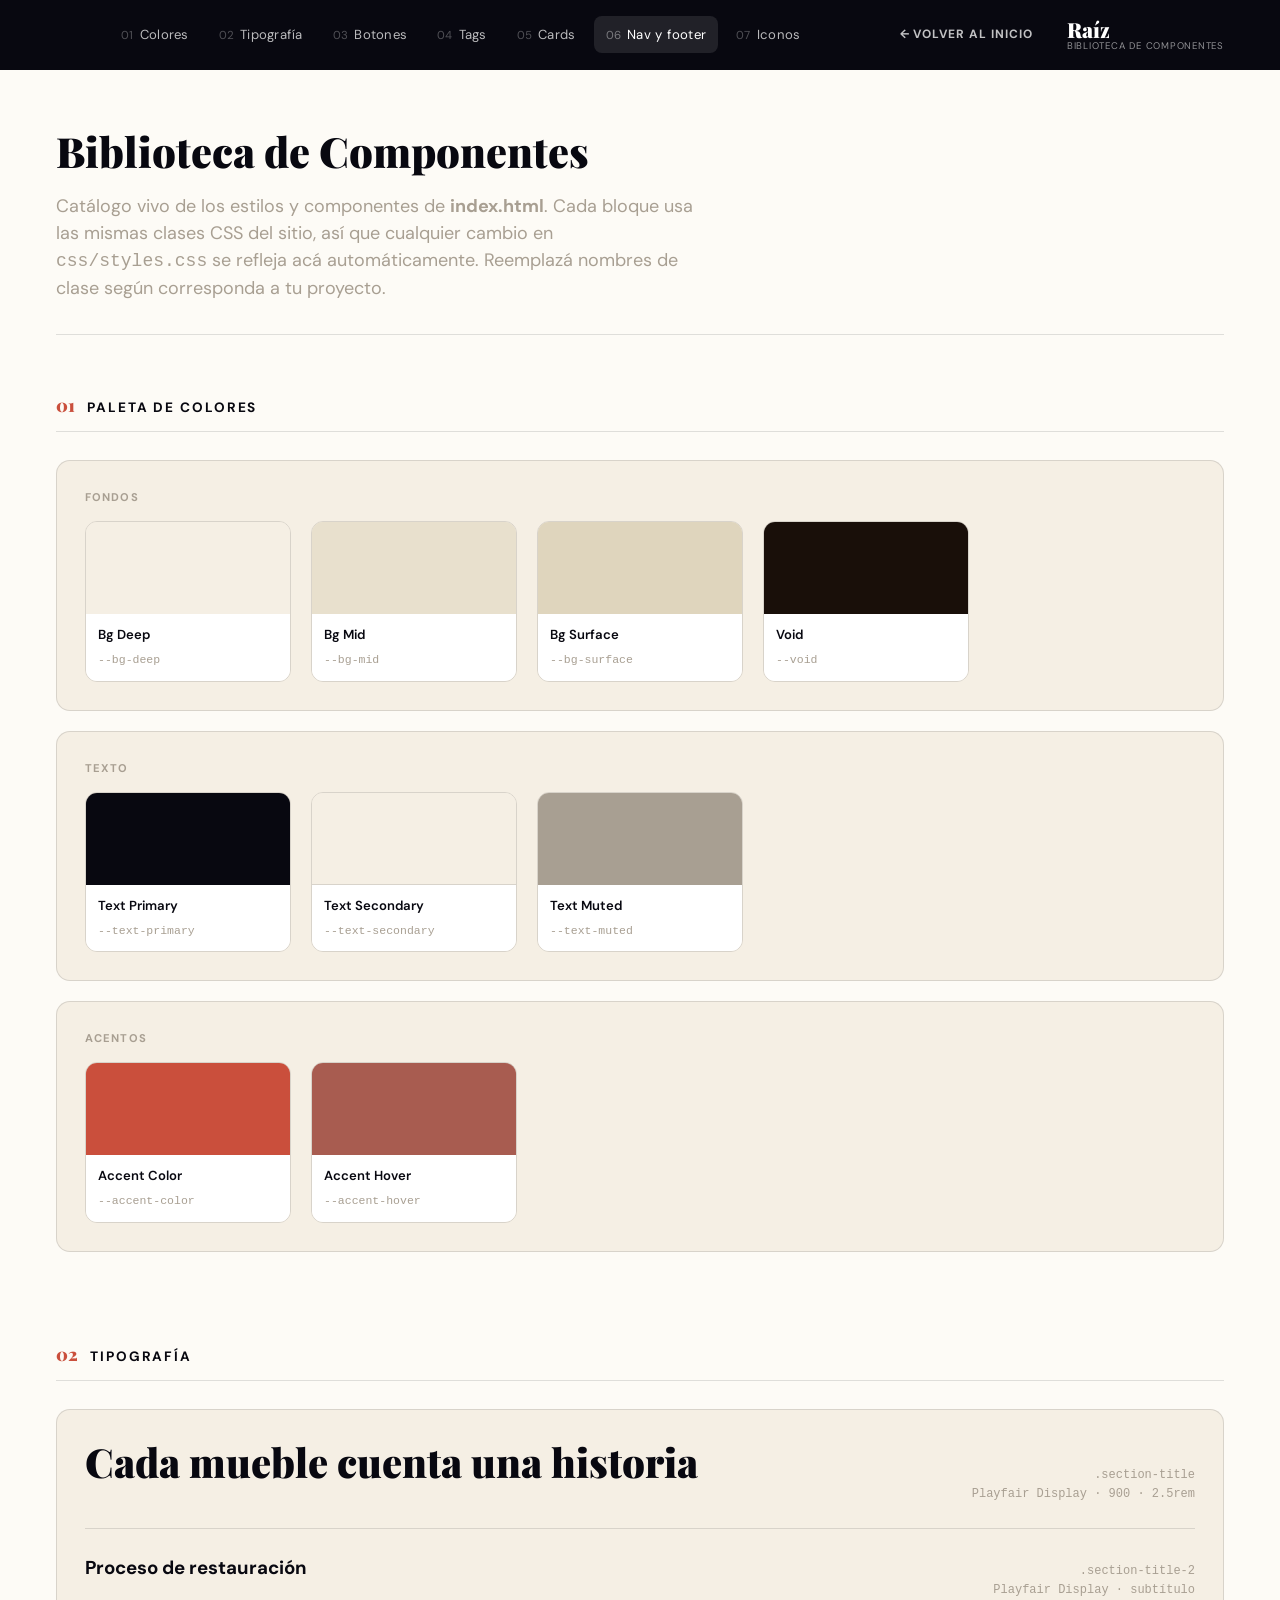
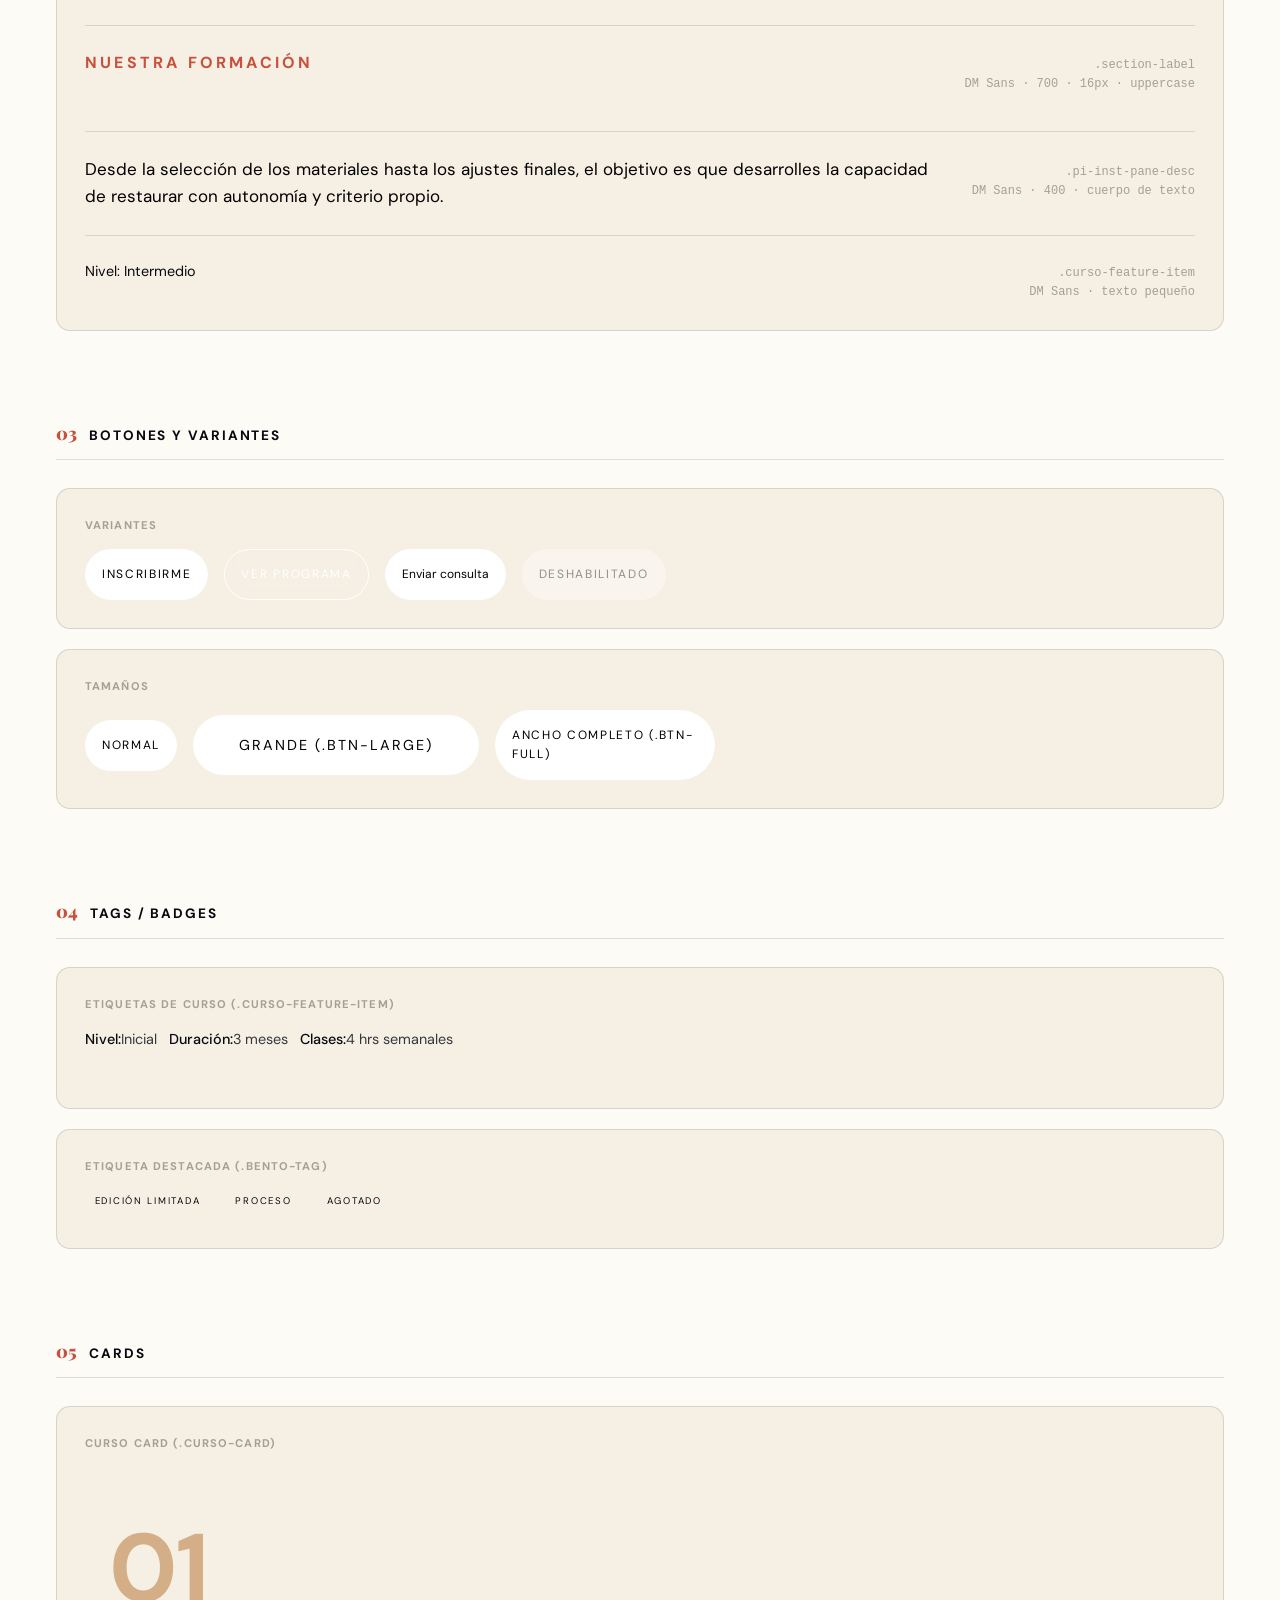
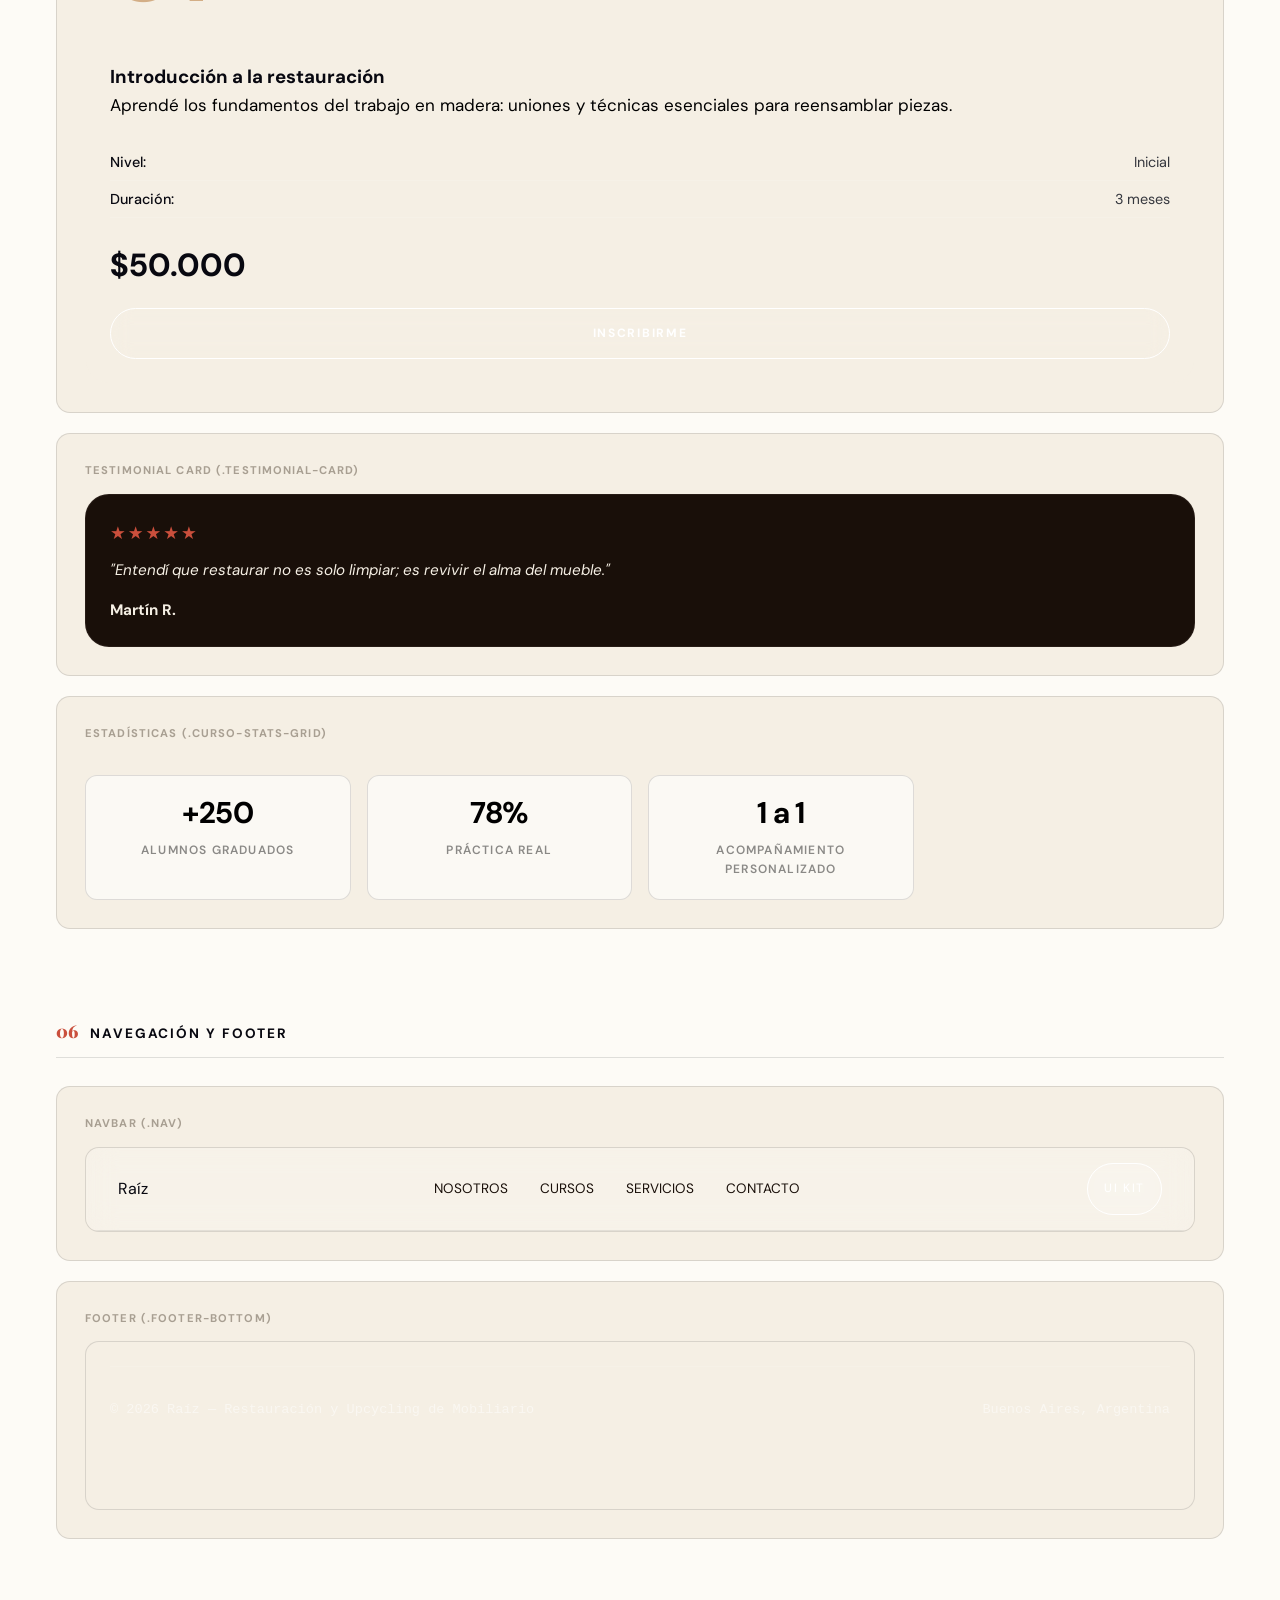
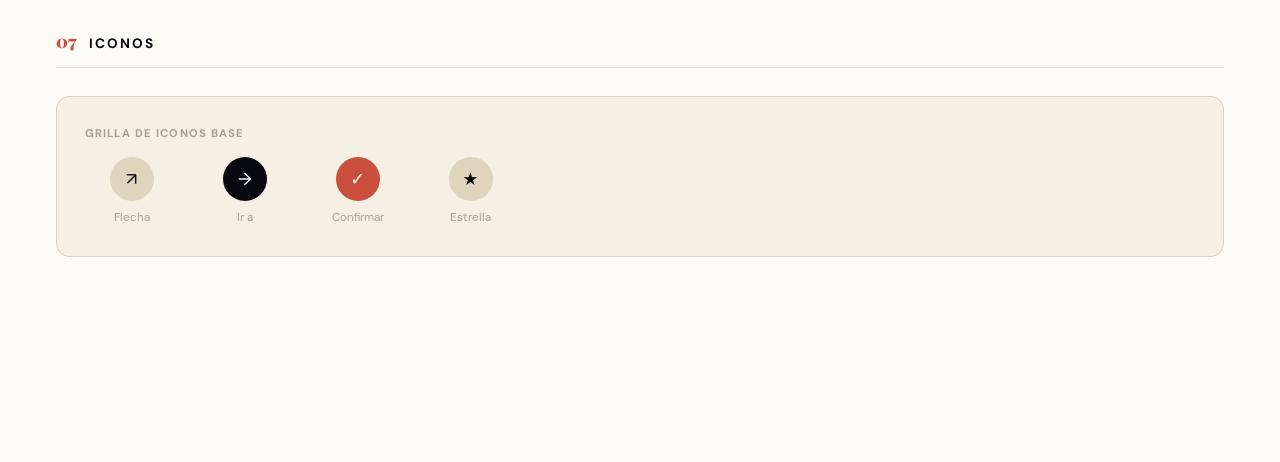
==== biblioteca.html @ ef1b4fd5 "mas data" ====
<!DOCTYPE html>
<html lang="es">

<head>
  <meta charset="UTF-8" />
  <meta name="viewport" content="width=device-width, initial-scale=1.0" />
  <title>Biblioteca de Componentes — Raíz</title>

  <!-- Hoja de estilos del proyecto (misma que usa index.html) -->
  <link rel="stylesheet" href="css/styles.css" />
  <link rel="preconnect" href="https://fonts.googleapis.com" />
  <link rel="preconnect" href="https://fonts.gstatic.com" crossorigin />
  <link
    href="https://fonts.googleapis.com/css2?family=Playfair+Display:ital,wght@0,700;0,900;1,700&family=DM+Sans:wght@300;400;500&display=swap"
    rel="stylesheet" />

  <!-- ============================================================
       CAPA DE DISEÑO DE LA BIBLIOTECA (solo para esta página)
       No pisa clases del proyecto: usa el prefijo "lib-" en todo.
       Mobile-first: las reglas base son para mobile y se amplían
       con min-width media queries para tablet/desktop.
       ============================================================ -->
  <style>
    :root {
      --lib-navbar-h: 116px;
      /* alto aprox. en mobile (2 filas) */
      --lib-border: rgba(8, 8, 16, 0.12);
      --lib-bg: #fdfbf6;
    }

    * {
      box-sizing: border-box;
    }

    body {
      min-height: 100vh;
      background: var(--lib-bg);
      zoom: 1 !important;
      /* anula el zoom global del sitio dentro de la biblioteca */
    }

    /* ---------- Navbar de navegación (antes sidebar) ---------- */
    .lib-navbar {
      position: sticky;
      top: 0;
      z-index: 100;
      background: var(--text-primary, #080810);
      color: #fff;
      border-bottom: 1px solid var(--lib-border);
      padding: 14px 20px;
    }

    .lib-navbar__top {
      display: flex;
      align-items: center;
      justify-content: space-between;
      gap: 12px;
      margin-bottom: 12px;
    }

    .lib-back {
      display: inline-flex;
      align-items: center;
      gap: 8px;
      background: none;
      border: none;
      color: rgba(255, 255, 255, 0.75);
      text-decoration: none;
      font-family: var(--sans, "DM Sans", sans-serif);
      font-size: 0.75rem;
      font-weight: 700;
      letter-spacing: 0.08em;
      text-transform: uppercase;
      padding: 8px 10px;
      border-radius: 8px;
      transition: background 0.2s ease, color 0.2s ease;
      flex-shrink: 0;
    }

    .lib-back:hover {
      background: rgba(255, 255, 255, 0.1);
      color: #fff;
    }

    .lib-brand {
      display: flex;
      flex-direction: column;
      align-items: flex-end;
      line-height: 1.1;
    }

    .lib-brand__title {
      font-family: var(--serif, "Playfair Display", serif);
      font-size: 1.1rem;
      font-weight: 900;
    }

    .lib-brand__subtitle {
      font-size: 0.6rem;
      letter-spacing: 0.08em;
      text-transform: uppercase;
      opacity: 0.55;
    }

    /* Fila de links: scroll horizontal en mobile, todo visible en desktop */
    .lib-nav {
      list-style: none;
      margin: 0;
      padding: 0 0 2px;
      display: flex;
      gap: 4px;
      overflow-x: auto;
      scrollbar-width: thin;
      white-space: nowrap;
    }

    .lib-nav::-webkit-scrollbar {
      height: 4px;
    }

    .lib-nav a {
      display: block;
      padding: 8px 12px;
      border-radius: 8px;
      color: rgba(255, 255, 255, 0.72);
      text-decoration: none;
      font-size: 0.82rem;
      letter-spacing: 0.02em;
      transition: background 0.2s ease, color 0.2s ease;
      flex-shrink: 0;
    }

    .lib-nav a:hover,
    .lib-nav a.is-active {
      background: rgba(255, 255, 255, 0.1);
      color: #fff;
    }

    .lib-nav span {
      opacity: 0.4;
      font-size: 0.72rem;
      margin-right: 6px;
    }

    /* ---------- Contenido principal ---------- */
    .lib-main {
      width: 100%;
      max-width: 1280px;
      margin: 0 auto;
      padding: 32px 20px 80px;
    }

    /* ---------- Breakpoint tablet / desktop ---------- */
    @media (min-width: 720px) {
      :root {
        --lib-navbar-h: 96px;
      }

      .lib-navbar {
        padding: 16px 40px;
      }

      .lib-navbar__top {
        margin-bottom: 14px;
      }

      .lib-brand {
        align-items: flex-start;
      }

      .lib-brand__title {
        font-size: 1.3rem;
      }

      .lib-nav {
        gap: 6px;
      }

      .lib-main {
        padding: 48px 56px 120px;
      }
    }

    /* ---------- Breakpoint desktop grande: todo en una sola fila ---------- */
    @media (min-width: 1024px) {
      .lib-navbar__top {
        margin-bottom: 0;
      }

      .lib-navbar {
        display: flex;
        align-items: center;
        justify-content: space-between;
        gap: 24px;
        padding: 16px 56px;
      }

      .lib-navbar__top {
        display: contents;
      }

      .lib-nav {
        flex: 1;
        justify-content: center;
        padding: 0;
      }

      .lib-brand {
        order: 3;
      }

      .lib-back {
        order: 1;
      }
    }

    .lib-header {
      margin-bottom: 56px;
      padding-bottom: 32px;
      border-bottom: 1px solid var(--lib-border);
    }

    .lib-header h1 {
      font-family: var(--serif, "Playfair Display", serif);
      font-size: 2.6rem;
      font-weight: 900;
      margin: 0 0 8px;
      color: var(--text-primary, #080810);
    }

    .lib-header p {
      font-family: var(--sans, "DM Sans", sans-serif);
      color: var(--text-muted, #6b6b6b);
      max-width: 640px;
      line-height: 1.5;
      margin: 0;
    }

    /* ---------- Secciones ---------- */
    .lib-section {
      margin-bottom: 88px;
      scroll-margin-top: 32px;
    }

    .lib-section__head {
      display: flex;
      align-items: baseline;
      gap: 12px;
      margin-bottom: 28px;
      padding-bottom: 12px;
      border-bottom: 1px solid var(--lib-border);
    }

    .lib-section__num {
      font-family: var(--serif, "Playfair Display", serif);
      font-weight: 900;
      font-size: 1.1rem;
      color: var(--accent-color, var(--accent-marron, #ca4f3c));
    }

    .lib-section__head h2 {
      font-family: var(--sans, "DM Sans", sans-serif);
      font-size: 0.85rem;
      font-weight: 700;
      letter-spacing: 0.14em;
      text-transform: uppercase;
      color: var(--text-primary, #080810);
      margin: 0;
    }

    .lib-block {
      background: var(--bg-deep);
      border: 1px solid var(--lib-border);
      border-radius: 14px;
      padding: 28px;
      margin-bottom: 20px;
    }

    .lib-block__label {
      font-size: 0.7rem;
      font-weight: 700;
      letter-spacing: 0.1em;
      text-transform: uppercase;
      color: var(--text-muted, #999);
      margin-bottom: 14px;
      display: block;
    }

    /* ---------- Grillas utilitarias de la biblioteca ---------- */
    .lib-grid {
      display: grid;
      gap: 20px;
    }

    .lib-grid--colors {
      grid-template-columns: repeat(auto-fill, minmax(180px, 1fr));
    }

    .lib-grid--3 {
      grid-template-columns: repeat(auto-fit, minmax(260px, 1fr));
    }

    .lib-grid--icons {
      grid-template-columns: repeat(auto-fill, minmax(90px, 1fr));
    }

    /* ---------- Swatch de color ---------- */
    .lib-swatch {
      border: 1px solid var(--lib-border);
      border-radius: 12px;
      overflow: hidden;
    }

    .lib-swatch__fill {
      height: 92px;
    }

    .lib-swatch__meta {
      padding: 10px 12px;
      background: #fff;
    }

    .lib-swatch__name {
      font-size: 0.82rem;
      font-weight: 600;
      display: block;
      color: var(--text-primary, #080810);
    }

    .lib-swatch__code {
      font-size: 0.72rem;
      font-family: ui-monospace, "Space Mono", monospace;
      color: var(--text-muted, #999);
    }

    /* ---------- Fila de tipografía ---------- */
    .lib-type-row {
      display: flex;
      align-items: baseline;
      justify-content: space-between;
      gap: 24px;
      flex-wrap: wrap;
    }

    .lib-type-row+.lib-type-row {
      margin-top: 24px;
      padding-top: 24px;
      border-top: 1px solid var(--lib-border);
    }

    .lib-type-sample {
      flex: 1;
      min-width: 260px;
      color: var(--text-primary, #080810);
    }

    .lib-type-meta {
      font-family: ui-monospace, "Space Mono", monospace;
      font-size: 0.75rem;
      color: var(--text-muted, #999);
      text-align: right;
      white-space: nowrap;
    }

    /* ---------- Fila de botones / tags / iconos ---------- */
    .lib-row {
      display: flex;
      flex-wrap: wrap;
      align-items: center;
      gap: 16px;
    }

    .lib-item-caption {
      display: flex;
      flex-direction: column;
      align-items: center;
      gap: 8px;
      font-size: 0.72rem;
      color: var(--text-muted, #999);
      text-align: center;
    }

    /* ---------- Contenedor de nav / footer replicados ---------- */
    .lib-replica {
      border: 1px solid var(--lib-border);
      border-radius: 14px;
      overflow: hidden;
      background: var(--bg-deep, #f5efe4);
    }

    .lib-replica .nav {
      position: relative !important;
      top: 0 !important;
    }

    /* Iconos placeholder */
    .lib-icon {
      width: 44px;
      height: 44px;
      border-radius: 50%;
      display: flex;
      align-items: center;
      justify-content: center;
      background: var(--bg-surface, #eee);
      color: var(--text-primary, #080810);
      font-size: 1.1rem;
    }

    @media (max-width: 900px) {
      body {
        flex-direction: column;
      }

      .lib-sidebar {
        position: relative;
        width: 100%;
        height: auto;
      }

      .lib-main {
        padding: 32px 20px 80px;
      }
    }
  </style>
</head>

<body>

  <!-- ============ NAVBAR DE NAVEGACIÓN ============ -->
  <header class="lib-navbar">
    <div class="lib-navbar__top">
      <a href="index.html" class="lib-back" aria-label="Volver al inicio">
        ← Volver al inicio
      </a>
      <div class="lib-brand">
        <span class="lib-brand__title">Raíz</span>
        <span class="lib-brand__subtitle">Biblioteca de componentes</span>
      </div>
    </div>
    <ul class="lib-nav">
      <li><a href="#colores"><span>01</span>Colores</a></li>
      <li><a href="#tipografia"><span>02</span>Tipografía</a></li>
      <li><a href="#botones"><span>03</span>Botones</a></li>
      <li><a href="#tags"><span>04</span>Tags</a></li>
      <li><a href="#cards"><span>05</span>Cards</a></li>
      <li><a href="#navegacion"><span>06</span>Nav y footer</a></li>
      <li><a href="#iconos"><span>07</span>Iconos</a></li>
    </ul>
  </header>

  <!-- ============ CONTENIDO PRINCIPAL ============ -->
  <main class="lib-main">

    <header class="lib-header">
      <h1>Biblioteca de Componentes</h1>
      <p>Catálogo vivo de los estilos y componentes de <strong>index.html</strong>. Cada bloque usa las mismas
        clases CSS del sitio, así que cualquier cambio en <code>css/styles.css</code> se refleja acá automáticamente.
        Reemplazá nombres de clase según corresponda a tu proyecto.</p>
    </header>

    <!-- ========================================================
         01 — PALETA DE COLORES
    ========================================================= -->
    <section class="lib-section" id="colores">
      <div class="lib-section__head">
        <span class="lib-section__num">01</span>
        <h2>Paleta de colores</h2>
      </div>

      <div class="lib-block">
        <span class="lib-block__label">Fondos</span>
        <div class="lib-grid lib-grid--colors">
          <div class="lib-swatch">
            <div class="lib-swatch__fill" style="background: var(--bg-deep);"></div>
            <div class="lib-swatch__meta">
              <span class="lib-swatch__name">Bg Deep</span>
              <span class="lib-swatch__code">--bg-deep</span>
            </div>
          </div>
          <div class="lib-swatch">
            <div class="lib-swatch__fill" style="background: var(--bg-mid);"></div>
            <div class="lib-swatch__meta">
              <span class="lib-swatch__name">Bg Mid</span>
              <span class="lib-swatch__code">--bg-mid</span>
            </div>
          </div>
          <div class="lib-swatch">
            <div class="lib-swatch__fill" style="background: var(--bg-surface);"></div>
            <div class="lib-swatch__meta">
              <span class="lib-swatch__name">Bg Surface</span>
              <span class="lib-swatch__code">--bg-surface</span>
            </div>
          </div>
          <div class="lib-swatch">
            <div class="lib-swatch__fill" style="background: #190f09;"></div>
            <div class="lib-swatch__meta">
              <span class="lib-swatch__name">Void</span>
              <span class="lib-swatch__code">--void</span>
            </div>
          </div>
        </div>
      </div>

      <div class="lib-block">
        <span class="lib-block__label">Texto</span>
        <div class="lib-grid lib-grid--colors">
          <div class="lib-swatch">
            <div class="lib-swatch__fill" style="background: var(--text-primary);"></div>
            <div class="lib-swatch__meta">
              <span class="lib-swatch__name">Text Primary</span>
              <span class="lib-swatch__code">--text-primary</span>
            </div>
          </div>
          <div class="lib-swatch">
            <div class="lib-swatch__fill"
              style="background: var(--text-secondary); border-bottom:1px solid var(--lib-border);"></div>
            <div class="lib-swatch__meta">
              <span class="lib-swatch__name">Text Secondary</span>
              <span class="lib-swatch__code">--text-secondary</span>
            </div>
          </div>
          <div class="lib-swatch">
            <div class="lib-swatch__fill" style="background: var(--text-muted);"></div>
            <div class="lib-swatch__meta">
              <span class="lib-swatch__name">Text Muted</span>
              <span class="lib-swatch__code">--text-muted</span>
            </div>
          </div>
        </div>
      </div>

      <div class="lib-block">
        <span class="lib-block__label">Acentos</span>
        <div class="lib-grid lib-grid--colors">
          <div class="lib-swatch">
            <div class="lib-swatch__fill" style="background: var(--accent-color);"></div>
            <div class="lib-swatch__meta">
              <span class="lib-swatch__name">Accent Color</span>
              <span class="lib-swatch__code">--accent-color</span>
            </div>
          </div>
          <div class="lib-swatch">
            <div class="lib-swatch__fill" style="background: var(--accent-hover);"></div>
            <div class="lib-swatch__meta">
              <span class="lib-swatch__name">Accent Hover</span>
              <span class="lib-swatch__code">--accent-hover</span>
            </div>
          </div>


        </div>
      </div>
      </div>
    </section>

    <!-- ========================================================
         02 — TIPOGRAFÍA
    ========================================================= -->
    <section class="lib-section" id="tipografia">
      <div class="lib-section__head">
        <span class="lib-section__num">02</span>
        <h2>Tipografía</h2>
      </div>

      <div class="lib-block">
        <div class="lib-type-row">
          <div class="lib-type-sample">
            <h2 class="section-title" style="margin:0;">Cada mueble cuenta una historia</h2>
          </div>
          <div class="lib-type-meta">.section-title<br>Playfair Display · 900 · 2.5rem</div>
        </div>

        <div class="lib-type-row">
          <div class="lib-type-sample">
            <h3 class="section-title-2" style="margin:0;">Proceso de restauración</h3>
          </div>
          <div class="lib-type-meta">.section-title-2<br>Playfair Display · subtítulo</div>
        </div>

        <div class="lib-type-row">
          <div class="lib-type-sample">
            <span class="section-label">Nuestra formación</span>
          </div>
          <div class="lib-type-meta">.section-label<br>DM Sans · 700 · 16px · uppercase</div>
        </div>

        <div class="lib-type-row">
          <div class="lib-type-sample">
            <p class="pi-inst-pane-desc" style="margin:0;">Desde la selección de los materiales hasta los ajustes
              finales, el objetivo es que desarrolles la capacidad de restaurar con autonomía y criterio propio.</p>
          </div>
          <div class="lib-type-meta">.pi-inst-pane-desc<br>DM Sans · 400 · cuerpo de texto</div>
        </div>

        <div class="lib-type-row">
          <div class="lib-type-sample">
            <div class="curso-feature-item"><span>Nivel: Intermedio</span></div>
          </div>
          <div class="lib-type-meta">.curso-feature-item<br>DM Sans · texto pequeño</div>
        </div>
      </div>
    </section>

    <!-- ========================================================
         03 — BOTONES Y VARIANTES
    ========================================================= -->
    <section class="lib-section" id="botones">
      <div class="lib-section__head">
        <span class="lib-section__num">03</span>
        <h2>Botones y variantes</h2>
      </div>

      <div class="lib-block">
        <span class="lib-block__label">Variantes</span>
        <div class="lib-row">
          <a href="#" class="btn btn-primary">Inscribirme</a>
          <a href="#" class="btn btn-ghost">Ver programa</a>
          <a href="#" class="btn btn-ghost-1">Enviar consulta</a>
          <button class="btn btn-primary" disabled style="opacity:.4; cursor:not-allowed;">Deshabilitado</button>
        </div>
      </div>

      <div class="lib-block">
        <span class="lib-block__label">Tamaños</span>
        <div class="lib-row">
          <a href="#" class="btn btn-primary">Normal</a>
          <a href="#" class="btn btn-primary btn-large">Grande (.btn-large)</a>
          <a href="#" class="btn btn-primary btn-full" style="max-width:220px;">Ancho completo (.btn-full)</a>
        </div>
      </div>
    </section>

    <!-- ========================================================
         04 — TAGS / BADGES
    ========================================================= -->
    <section class="lib-section" id="tags">
      <div class="lib-section__head">
        <span class="lib-section__num">04</span>
        <h2>Tags / Badges</h2>
      </div>

      <div class="lib-block">
        <span class="lib-block__label">Etiquetas de curso (.curso-feature-item)</span>
        <ul class="curso-features-list" style="list-style:none; display:flex; gap:12px; flex-wrap:wrap; padding:0;">
          <li class="curso-feature-item"><strong>Nivel:</strong> <span>Inicial</span></li>
          <li class="curso-feature-item"><strong>Duración:</strong> <span>3 meses</span></li>
          <li class="curso-feature-item"><strong>Clases:</strong> <span>4 hrs semanales</span></li>
        </ul>
      </div>

      <div class="lib-block">
        <span class="lib-block__label">Etiqueta destacada (.bento-tag)</span>
        <div class="lib-row">
          <span class="bento-tag">Edición limitada</span>
          <span class="bento-tag">Proceso</span>
          <span class="bento-tag">Agotado</span>
        </div>
      </div>
    </section>

    <!-- ========================================================
         05 — CARDS
    ========================================================= -->
    <section class="lib-section" id="cards">
      <div class="lib-section__head">
        <span class="lib-section__num">05</span>
        <h2>Cards</h2>
      </div>

      <div class="lib-block">
        <span class="lib-block__label">Curso card (.curso-card)</span>
        <div class="lib-grid lib-grid--3">
          <div class="curso-card visible">
            <div class="curso-num">01</div>
            <h3 class="section-title-2">Introducción a la restauración</h3>
            <div class="pi-inst-pane-desc">Aprendé los fundamentos del trabajo en madera: uniones y técnicas
              esenciales para reensamblar piezas.</div>
            <ul class="curso-features-list">
              <li class="curso-feature-item"><strong>Nivel:</strong> <span>Inicial</span></li>
              <li class="curso-feature-item"><strong>Duración:</strong> <span>3 meses</span></li>
            </ul>
            <div class="curso-price-wrapper"><strong>$50.000</strong></div>
            <a href="#" class="btn btn-ghost btn-block"><strong>Inscribirme</strong></a>
          </div>
        </div>
      </div>

      <div class="lib-block">
        <span class="lib-block__label">Testimonial card (.testimonial-card)</span>
        <div class="lib-grid lib-grid--3">
          <article class="testimonial-card">
            <div class="stars">★★★★★</div>
            <p class="pi-inst-pane-desc">"Entendí que restaurar no es solo limpiar; es revivir el alma del mueble."</p>
            <strong>Martín R.</strong>
          </article>
        </div>
      </div>

      <div class="lib-block">
        <span class="lib-block__label">Estadísticas (.curso-stats-grid)</span>
        <div class="curso-stats-grid">
          <article>
            <strong>+250</strong>
            <span>Alumnos graduados</span>
          </article>
          <article>
            <strong>78%</strong>
            <span>Práctica real</span>
          </article>
          <article>
            <strong>1 a 1</strong>
            <span>Acompañamiento personalizado</span>
          </article>
        </div>
      </div>
    </section>

    <!-- ========================================================
         06 — NAVEGACIÓN Y FOOTER
    ========================================================= -->
    <section class="lib-section" id="navegacion">
      <div class="lib-section__head">
        <span class="lib-section__num">06</span>
        <h2>Navegación y footer</h2>
      </div>

      <div class="lib-block">
        <span class="lib-block__label">Navbar (.nav)</span>
        <div class="lib-replica">
          <nav class="nav">
            <div class="apex-nav-inner">
              <a href="#" class="apex-logo">Raíz</a>
              <div class="apex-nav-links">
                <a href="#">NOSOTROS</a>
                <a href="#">CURSOS</a>
                <a href="#">SERVICIOS</a>
                <a href="#">CONTACTO</a>
              </div>
              <a href="#" class="btn btn-ghost">UI KIT</a>
            </div>
          </nav>
        </div>
      </div>

      <div class="lib-block">
        <span class="lib-block__label">Footer (.footer-bottom)</span>
        <div class="lib-replica" style="padding:24px;">
          <div class="footer-bottom">
            <footer>
              <span class="footer-copy">© 2026 Raíz — Restauración y Upcycling de Mobiliario</span>
              <span class="footer-location">Buenos Aires, Argentina</span>
            </footer>
          </div>
        </div>
      </div>
    </section>

    <!-- ========================================================
         07 — ICONOS
    ========================================================= -->
    <section class="lib-section" id="iconos">
      <div class="lib-section__head">
        <span class="lib-section__num">07</span>
        <h2>Iconos</h2>
      </div>

      <div class="lib-block">
        <span class="lib-block__label">Grilla de iconos base</span>
        <div class="lib-grid lib-grid--icons">
          <div class="lib-item-caption">
            <div class="lib-icon">↗</div>
            Flecha
          </div>
          <div class="lib-item-caption">
            <div class="lib-icon" style="background: var(--text-primary); color:#fff;">→</div>
            Ir a
          </div>
          <div class="lib-item-caption">
            <div class="lib-icon" style="background: var(--accent-color); color:#fff;">✓</div>
            Confirmar
          </div>
          <div class="lib-item-caption">
            <div class="lib-icon">★</div>
            Estrella
          </div>
        </div>
      </div>
    </section>

  </main>

  <script>
    // Resalta el ítem del menú lateral correspondiente a la sección visible
    const links = document.querySelectorAll('.lib-nav a');
    const sections = [...document.querySelectorAll('.lib-section')];

    const observer = new IntersectionObserver((entries) => {
      entries.forEach(entry => {
        if (entry.isIntersecting) {
          links.forEach(l => l.classList.remove('is-active'));
          const active = document.querySelector(`.lib-nav a[href="#${entry.target.id}"]`);
          if (active) active.classList.add('is-active');
        }
      });
    }, { rootMargin: '-20% 0px -70% 0px' });

    sections.forEach(s => observer.observe(s));
  </script>

</body>

</html>
---- css/styles.css ----
/* ============================================
   MADERA VIVA — Sistema de Diseño Global
   Paleta: Oscuro profundo + Acentos neón
   Tipografía: Playfair Display + DM Sans
   ============================================ */



/* ---- Variables globales ---- */

/* 
SISTEMA · DG3 FADU 2026 · Design System Técnico
STACK - HTML5/CSS3/ES6+vanilla
*/

* {
  box-sizing: border-box;
}


:root {
  --void: #190f09;
  --void-2: #110a1f;
  --panel: #170e29;
  /* Tu nuevo acento */
  --accent-color: #ca4f3c;
  --accent-hover: #a85c50;
  /* Un tono ligeramente más oscuro para el hover */
  --text: #ece6ff;
  --muted: #35373e;
  --radius: 18px;
  --radius-sm: 12px;
  --maxw: 1920px;
  --shadow-neon: 0 0 0 1px rgba(196, 255, 46, .4), 0 0 30px rgba(196, 255, 46, .25);
  --shadow-pink: 0 0 40px rgba(255, 45, 149, .35);
  --font-display: "Playfair Display", Georgia, serif;
  --font-body: "DM Sans", system-ui, sans-serif;
  --font-mono: "Space Mono", ui-monospace, monospace;
}

/* ADAPTACION DE COLOR POR TEMA:
   Apex Sim-Racing → --neon:#00f0ff; --pink:#ff3300; --violet:#001aff
   Cúspides Montaña → --neon:#e8f4e8; --pink:#b8860b; --violet:#2d5016
   Raíz Restauración → --neon:#ffcc00; --pink:#ff6b35; --violet:#8b4513
   Trastes Luthería → --neon:#d4af37; --pink:#8b1c1c; --violet:#3d2b1f
*/
* {
  box-sizing: border-box;
  margin: 0;
  padding: 0
}

html {
  scroll-behavior: smooth
}

body {
  font-family: var(--font-body);
  background: var(--void);
  color: var(--text);
  line-height: 1.6;
  overflow-x: hidden;
  position: relative
}

img {
  max-width: 100%;
  display: block
}

a {
  color: inherit;
  text-decoration: none
}

.spotlight {
  position: fixed;
  inset: 0;
  pointer-events: none;
  z-index: 0;
  background: radial-gradient(520px circle at var(--mx, 50%) var(--my, 20%), rgba(139, 63, 255, .22), rgba(196, 255, 46, .05) 40%, transparent 65%);
  transition: background .12s linear
}

.grain {
  position: fixed;
  inset: 0;
  pointer-events: none;
  z-index: 1;
  opacity: .05;
  mix-blend-mode: overlay;
  background-image: url("data:image/svg+xml,%3Csvg xmlns='http://www.w3.org/2000/svg' width='120' height='120'%3E%3Cfilter id='n'%3E%3CfeTurbulence type='fractalNoise' baseFrequency='.9' numOctaves='3'/%3E%3C/filter%3E%3Crect width='100%25' height='100%25' filter='url(%23n)'/%3E%3C/svg%3E")
}

.eyebrow {
  font-family: var(--font-mono);
  font-size: .72rem;
  letter-spacing: .28em;
  text-transform: uppercase;
  color: var(--neon);
  margin-bottom: 1rem
}

.section__title {
  font-family: var(--font-display);
  font-weight: 800;
  font-size: clamp(1.8rem, 4.5vw, 3.1rem);
  line-height: 1.05;
  letter-spacing: -.02em
}

.section {
  position: relative;
  z-index: 2;
  max-width: var(--maxw);
  margin: 0 auto;
  padding: clamp(4rem, 9vw, 7rem) 1.4rem
}

.section-hero {
  max-width: 100%;
  padding: 0;
}

.section--center {
  text-align: center
}

.section__head {
  max-width: 640px;
  margin-bottom: 3rem
}

.section--center .section__head {
  margin-inline: auto
}

.microcopy {
  text-align: center;
  font-family: var(--font-display);
  font-weight: 700;
  font-size: clamp(1.1rem, 3vw, 1.6rem);
  color: var(--text);
  margin-top: 2.4rem
}

.microcopy--band {
  max-width: var(--maxw);
  margin: 0 auto;
  padding: 2.6rem 1.4rem;
  color: var(--neon)
}

.btn {
  display: inline-flex;
  align-items: center;
  justify-content: center;
  gap: .5rem;
  font-family: var(--font-display);
  font-weight: 700;
  font-size: .95rem;
  padding: .85rem 1.5rem;
  border-radius: 999px;
  border: 1px solid transparent;
  cursor: pointer;
  background: transparent;
  color: var(--text);
  transition: transform .18s ease, box-shadow .25s ease, background .2s ease
}

.btn:hover {
  transform: translateY(-2px)
}

.btn:focus-visible {
  outline: 3px solid var(--neon);
  outline-offset: 3px
}

.btn-primary {
  min-height: 44px;
  padding: 15px 26px;
  gap: 10px;
  border-radius: 9999px;
  font-size: 12px;
  font-weight: 600;
  letter-spacing: .14em;
  text-transform: uppercase;
  background: #ffffff;
  color: #ffffff;
  /*box-shadow: 0 0 40px rgba(255, 184, 90, 0.733);*/
  transition: opacity .2s ease, background .2s ease, color .2s ease, gap .25s ease, transform .25s ease, box-shadow .25s ease;
}

.btn-primary:hover {
  transform: translateY(-4px);
  box-shadow: 0 0 60px #D69456;
  gap: 14px;
}


.btn-ghost {
  min-height: 44px;
  padding: 15px 26px;
  gap: 10px;
  border-radius: 9999px;
  font-size: 12px;
  font-weight: 600;
  letter-spacing: .14em;
  text-transform: uppercase;
  border: 1px solid rgba(255, 255, 255, .2);
  backdrop-filter: blur(10px);
  background: transparent;
  transition: opacity .2s ease, background .2s ease, color .2s ease, gap .25s ease, transform .25s ease, border-color .2s ease;
}

.btn-ghost:hover {
  border-color: var(--neon);
  color: var(--neon);
  transform: translateY(-4px);
  gap: 14px;
}

.btn--shame {
  background: transparent;
  color: var(--muted);
  text-decoration: underline;
  font-family: var(--font-body);
  font-weight: 400;
  text-transform: none;
  padding: .5rem 1rem;
  font-size: .85rem;
  border: none;
  cursor: pointer
}

.btn--shame:hover {
  color: var(--text)
}

.btn--lg {
  padding: 1rem 1.9rem;
  font-size: 1.05rem
}

.btn--xl {
  padding: 1.2rem 2.4rem;
  font-size: 1.25rem
}

.btn--block {
  width: 100%
}

.btn--pulse {
  animation: pulse 2.4s ease-in-out infinite
}

@keyframes pulse {

  0%,
  100% {
    box-shadow: 0 0 0 0 rgba(255, 45, 149, .5), var(--shadow-pink)
  }

  50% {
    box-shadow: 0 0 0 14px rgba(255, 45, 149, 0), 0 0 60px rgba(255, 45, 149, .5)
  }
}

.nav {
  position: sticky;
  top: 0;
  z-index: 50;
  display: flex;
  align-items: center;
  max-width: var(--maxw);
  margin: 0 auto;
  padding: 0.6rem 1.4rem;
  /* 🎨 Reducido de 1rem a 0.6rem para que sea más estilizado */
  backdrop-filter: blur(14px);
  background: rgba(255, 255, 255, 0.2);
  border-bottom: 1px solid rgba(0, 0, 0, 0.08);
}

.apex-nav-inner {
  display: flex;
  align-items: center;
  justify-content: space-between;
  width: 100%;
}

.apex-logo {
  display: flex;
  align-items: center;
}

.nav-logo-img {
  filter: brightness(0);
  height: 24px;
  /* 🎨 ¡CLAVE! Ajustá este número (ej. 20px, 24px o 28px) para controlar la altura exacta de tu logo y achicar el navbar */
  width: auto;
  /* Mantiene la proporción perfecta del ancho del logo */
  object-fit: contain;
}

.mobile-menu-btn,
.nav-burger {
  display: none;
  flex-direction: column;
  gap: 5px;
  background: transparent;
  border: none;
  cursor: pointer;
  padding: 5px;
}

.mobile-menu-btn span,
.nav-burger span {
  display: block;
  width: 22px;
  height: 2px;
  background: var(--void);
  transition: 0.3s;
}

.apex-nav-links,
.nav-links {
  display: flex;
  align-items: center;
  /* 🎨 Asegura alineación geométrica perfecta con los textos */
  gap: 2rem;
  /* Un poco más de aire entre links (estilo Figma) */
  font-size: .85rem;
  /* Tipografía sutilmente más pequeña y refinada */
  color: var(--void);
  list-style: none;
}

.apex-nav-links a,
.nav-links a {
  color: var(--void);
  text-decoration: none;
  /* Te limpia los subrayados por defecto */
  transition: color 0.2s;
}

.apex-nav-links a:hover,
.nav-links a:hover {
  color: var(--violet);
}

.apex-nav-btn {
  display: inline-flex;
  align-items: center;
  gap: .5rem;
  font-family: var(--font-display);
  font-weight: 700;
  font-size: .8rem;
  padding: .45rem 1rem;
  /* 🎨 Ajustado levemente para que el botón "UI KIT" guarde proporción con el alto del logo */
  border-radius: 999px;
  border: 1px solid var(--violet-deep);
  color: var(--violet-deep);
  transition: transform .18s ease, background .2s ease, color .2s ease;
}

.apex-nav-btn:hover {
  background: var(--violet-deep);
  color: #ffffff;
  transform: translateY(-1px);
}


.hero {
  position: relative;
  height: 100vh;
  overflow: hidden;
  display: flex;
  justify-content: center;
  align-items: center;
  padding-bottom: 70px;
  background: #090311
}

.hero__bg {
  position: absolute;
  inset: 0;
  z-index: 0;
  background: radial-gradient(circle at 50% 20%, rgba(170, 90, 255, .30), transparent 50%), linear-gradient(180deg, rgba(11, 2, 24, .55), rgba(9, 2, 18, .70) 60%, rgba(5, 1, 8, .92)), url('../assets/hero2.png');
  background-size: cover;
  background-position: center center;
  background-repeat: no-repeat
}

.hero__grid {
  position: absolute;
  inset: 0;
  opacity: .8;
  background: repeating-linear-gradient(90deg, transparent 0px, transparent 38px, rgba(182, 0, 255, .09) 40px, transparent 42px);
  animation: gridMove 8s linear infinite
}

@keyframes gridMove {
  from {
    transform: translateY(0)
  }

  to {
    transform: translateY(40px)
  }
}

.hero__halo {
  position: absolute;
  inset: -10% -20% auto auto;
  width: 60%;
  height: 60%;
  background: radial-gradient(circle, rgba(255, 45, 149, .25), transparent 60%);
  filter: blur(40px);
  z-index: -1
}

.hero__toy {
  position: absolute;
  left: 50%;
  top: 7%;
  transform: translateX(-50%);
  z-index: 5;
  display: grid;
  place-items: center;
  opacity: 0;
  animation: heroToy .8s ease forwards
}

@keyframes heroToy {
  to {
    opacity: 1
  }
}

@keyframes float {

  0%,
  100% {
    transform: translateY(0) rotate(-2deg)
  }

  50% {
    transform: translateY(-22px) rotate(2deg)
  }
}

.toy {
  position: relative;
  width: 210px;
  height: 280px;
  animation: float 5s ease-in-out infinite;
  filter: drop-shadow(0 25px 40px rgba(139, 63, 255, .4))
}

.toy__head {
  position: absolute;
  top: 38px;
  left: 50%;
  transform: translateX(-50%);
  width: 150px;
  height: 140px;
  background: linear-gradient(160deg, #efe7d8, #cdbfa4);
  border-radius: 50% 50% 46% 46%;
  border: 2px solid rgba(0, 0, 0, .15)
}

.toy__ear {
  position: absolute;
  top: -36px;
  width: 40px;
  height: 90px;
  background: linear-gradient(160deg, #efe7d8, #c9bb9e);
  border-radius: 50% 50% 40% 40%
}

.toy__ear--l {
  left: 38px;
  transform: rotate(-16deg)
}

.toy__ear--r {
  right: 38px;
  transform: rotate(16deg)
}

.toy__eye {
  position: absolute;
  top: 58px;
  width: 30px;
  height: 30px;
  background: #1a1119;
  border-radius: 50%;
  box-shadow: inset -4px -4px 0 rgba(255, 255, 255, .15)
}

.toy__eye--l {
  left: 40px
}

.toy__eye--r {
  right: 40px
}

.toy__eye::after {
  content: "";
  position: absolute;
  top: 6px;
  left: 7px;
  width: 8px;
  height: 8px;
  background: #fff;
  border-radius: 50%
}

.toy__grin {
  position: absolute;
  bottom: 30px;
  left: 50%;
  transform: translateX(-50%);
  display: flex;
  gap: 2px
}

.toy__grin span {
  width: 0;
  height: 0;
  border-left: 4px solid transparent;
  border-right: 4px solid transparent;
  border-top: 11px solid #fff
}

.toy__grin span:nth-child(odd) {
  border-top-width: 14px
}

.toy__jersey {
  position: absolute;
  bottom: 0;
  left: 50%;
  transform: translateX(-50%);
  width: 120px;
  height: 90px;
  background: linear-gradient(110deg, #75aadb 0 33%, #fff 33% 66%, #75aadb 66%);
  border-radius: 16px 16px 12px 12px;
  display: grid;
  place-items: center;
  font-family: var(--font-display);
  font-weight: 800;
  font-size: 2rem;
  color: #1d3b6e;
  border: 2px solid rgba(0, 0, 0, .12)
}

.hero__content {
  position: relative;
  z-index: 10;
  text-align: center;
  max-width: 1100px;
  margin: auto;
  padding-top: 0;
  opacity: 0;
  transform: translateY(50px);
  animation: heroContent 1s .35s ease forwards
}

@keyframes heroContent {
  to {
    opacity: 1;
    transform: translateY(0)
  }
}

.hero__eyebrow {
  letter-spacing: 5px;
  font-size: .8rem;
  text-transform: uppercase;
  opacity: .7;
  margin-bottom: 30px
}

.hero__title {
  font-family: var(--font-display);
  font-weight: 800;
  font-size: clamp(2.8rem, 8vw, 5.4rem);
  line-height: .98;
  letter-spacing: -.03em;
  margin: .4rem 0 1.3rem
}

.hero__title span {
  background: linear-gradient(90deg, #ff9dff, #9f79ff, #7ae3ff);
  -webkit-background-clip: text;
  color: transparent
}

.hero__sub {
  max-width: 42ch;
  color: var(--muted);
  font-size: 1.05rem;
  margin-bottom: 2rem
}

.hero__actions {
  display: flex;
  flex-wrap: wrap;
  gap: .9rem;
  justify-content: center;
  align-items: center;
}

.glitch {
  position: relative;
  color: var(--neon);
  display: inline-block
}

.glitch::before,
.glitch::after {
  content: attr(data-text);
  position: absolute;
  left: 0;
  top: 0;
  width: 100%;
  overflow: hidden
}

.glitch::before {
  color: var(--pink);
  transform: translate(-2px, 0);
  opacity: .8;
  animation: glitchA 3s steps(2) infinite
}

.glitch::after {
  color: var(--violet);
  transform: translate(2px, 0);
  opacity: .7;
  animation: glitchB 2.7s steps(2) infinite
}

@keyframes glitchA {

  0%,
  92%,
  100% {
    clip-path: inset(0 0 100% 0)
  }

  94% {
    clip-path: inset(20% 0 40% 0)
  }

  96% {
    clip-path: inset(60% 0 10% 0)
  }
}

@keyframes glitchB {

  0%,
  90%,
  100% {
    clip-path: inset(100% 0 0 0)
  }

  93% {
    clip-path: inset(40% 0 30% 0)
  }

  97% {
    clip-path: inset(10% 0 60% 0)
  }
}

.marquee {
  position: relative;
  z-index: 2;
  display: flex;
  overflow: hidden;
  padding: 1.1rem 0;
  border-top: 1px solid var(--line);
  border-bottom: 1px solid var(--line);
  background: linear-gradient(90deg, var(--void-2), var(--panel), var(--void-2));
  -webkit-mask-image: linear-gradient(90deg, transparent, #000 8%, #000 92%, transparent);
  mask-image: linear-gradient(90deg, transparent, #000 8%, #000 92%, transparent)
}

.marquee__track {
  display: flex;
  align-items: center;
  flex-shrink: 0;
  gap: 2rem;
  padding-right: 2rem;
  white-space: nowrap;
  animation: scroll 30s linear infinite
}

@keyframes scroll {
  from {
    transform: translateX(0)
  }

  to {
    transform: translateX(-100%)
  }
}

.marquee:hover .marquee__track {
  animation-play-state: paused
}

.marquee__item {
  font-family: var(--font-display);
  font-weight: 700;
  font-size: 1.05rem
}

.marquee__item:nth-child(4n+1) {
  color: var(--neon)
}

.marquee__dot {
  color: var(--pink);
  font-size: .8rem
}

.problem__text {
  max-width: 60ch;
  margin: 0 auto;
  color: var(--muted);
  font-size: 1.15rem
}

.problem__text strong {
  color: var(--neon)
}

.sea {
  display: grid;
  grid-template-columns: repeat(9, 1fr);
  gap: 12px;
  max-width: 560px;
  margin: 0 auto 2.6rem;
  justify-items: center
}

.sea .same {
  width: 26px;
  height: 26px;
  border-radius: 50% 50% 45% 45%;
  background: #241a3a;
  position: relative;
  opacity: .55
}

.sea .same::before,
.sea .same::after {
  content: "";
  position: absolute;
  top: -7px;
  width: 8px;
  height: 14px;
  background: #241a3a;
  border-radius: 50%
}

.sea .same::before {
  left: 3px;
  transform: rotate(-12deg)
}

.sea .same::after {
  right: 3px;
  transform: rotate(12deg)
}

.sea .same--star {
  background: linear-gradient(160deg, var(--pink), var(--violet));
  opacity: 1;
  transform: scale(1.25);
  box-shadow: var(--shadow-pink)
}

.sea .same--star::before,
.sea .same--star::after {
  background: var(--violet)
}

.compare {
  position: relative;
  max-width: 540px;
  margin: 0 auto;
  aspect-ratio: 3/4;
  border-radius: var(--radius);
  overflow: hidden;
  border: 1px solid var(--line);
  user-select: none;
  touch-action: none;
  box-shadow: 0 30px 60px rgba(0, 0, 0, .5)
}

.compare__img {
  position: absolute;
  inset: 0;
  width: 100%;
  height: 100%;
  object-fit: cover
}

.compare__clip {
  position: absolute;
  inset: 0;
  width: 50%;
  overflow: hidden
}

.compare__clip .compare__img {
  width: 540px;
  max-width: none
}

.compare__label {
  position: absolute;
  bottom: 14px;
  z-index: 3;
  font-family: var(--font-mono);
  font-size: .72rem;
  letter-spacing: .14em;
  text-transform: uppercase;
  padding: .3rem .6rem;
  border-radius: 6px;
  background: rgba(10, 6, 18, .7);
  backdrop-filter: blur(4px)
}

.compare__label--before {
  left: 14px;
  color: var(--text)
}

.compare__label--after {
  right: 14px;
  color: var(--neon)
}

.compare__handle {
  position: absolute;
  top: 0;
  left: 50%;
  transform: translateX(-50%);
  width: 4px;
  height: 100%;
  background: var(--neon);
  cursor: ew-resize;
  z-index: 4;
  box-shadow: 0 0 16px var(--neon)
}

.compare__handle:focus-visible {
  outline: none;
  box-shadow: 0 0 0 3px var(--pink)
}

.compare__grip {
  position: absolute;
  top: 50%;
  left: 50%;
  transform: translate(-50%, -50%);
  width: 42px;
  height: 42px;
  border-radius: 50%;
  background: var(--neon);
  color: var(--void);
  display: grid;
  place-items: center;
  font-weight: 700;
  font-family: var(--font-mono);
  letter-spacing: -2px
}

.chips {
  list-style: none;
  display: flex;
  flex-wrap: wrap;
  gap: .55rem;
  justify-content: center;
  max-width: 640px;
  margin: 2.2rem auto 0
}

.chips li {
  font-size: .85rem;
  padding: .45rem .9rem;
  border-radius: 999px;
  border: 1px solid var(--line);
  color: var(--muted);
  background: var(--panel)
}

.styles {
  display: grid;
  grid-template-columns: repeat(4, 1fr);
  gap: .9rem
}

.style-card {
  font-family: var(--font-display);
  font-weight: 700;
  font-size: 1.05rem;
  color: var(--text);
  display: flex;
  flex-direction: column;
  align-items: center;
  justify-content: center;
  gap: .6rem;
  min-height: 130px;
  padding: 1.2rem;
  cursor: pointer;
  border-radius: var(--radius);
  background: linear-gradient(160deg, var(--panel), var(--void-2));
  border: 1px solid var(--line);
  transition: transform .2s ease, border-color .2s ease, box-shadow .25s ease
}

.style-card__emoji {
  font-size: 2rem;
  transition: transform .25s ease
}

.style-card:hover {
  transform: translateY(-6px);
  border-color: var(--neon);
  box-shadow: var(--shadow-neon)
}

.style-card:hover .style-card__emoji {
  transform: scale(1.25) rotate(-8deg)
}

.style-card:focus-visible {
  outline: 3px solid var(--pink);
  outline-offset: 2px
}

.steps {
  list-style: none;
  display: grid;
  grid-template-columns: repeat(4, 1fr);
  gap: 1rem;
  text-align: left
}

.step {
  position: relative;
  padding: 1.6rem;
  border-radius: var(--radius);
  background: var(--panel);
  border: 1px solid var(--line)
}

.step__num {
  font-family: var(--font-mono);
  color: var(--neon);
  font-size: 1.4rem
}

.step h3 {
  font-family: var(--font-display);
  font-weight: 700;
  font-size: 1.15rem;
  margin: .5rem 0 .4rem
}

.step p {
  color: var(--muted);
  font-size: .92rem
}

.step:not(:last-child)::after {
  content: "→";
  position: absolute;
  top: 50%;
  right: -.85rem;
  transform: translateY(-50%);
  color: var(--violet);
  font-size: 1.3rem;
  z-index: 3
}

.idea__inner {
  position: relative;
  overflow: hidden;
  border-radius: var(--radius);
  padding: clamp(2rem, 5vw, 3.4rem);
  background: linear-gradient(160deg, var(--panel-2), var(--void-2));
  border: 1px solid var(--violet);
  box-shadow: 0 0 60px rgba(139, 63, 255, .18)
}

.idea__lead {
  color: var(--muted);
  margin-top: .8rem;
  font-size: 1.1rem
}

.idea__list {
  list-style: none;
  display: grid;
  grid-template-columns: repeat(2, 1fr);
  gap: .7rem 1.6rem;
  margin: 2rem 0
}

.idea__list li {
  position: relative;
  padding-left: 1.9rem;
  color: var(--text)
}

.idea__list li::before {
  content: "✔";
  position: absolute;
  left: 0;
  top: 0;
  color: var(--void);
  background: var(--neon);
  width: 1.3rem;
  height: 1.3rem;
  border-radius: 5px;
  display: grid;
  place-items: center;
  font-size: .72rem;
  font-weight: 700
}

.idea__close {
  font-family: var(--font-display);
  font-weight: 700;
  font-size: 1.3rem
}

.idea__close span {
  color: var(--neon)
}

.why {
  display: grid;
  grid-template-columns: repeat(4, 1fr);
  gap: 1rem
}

.why__card {
  padding: 1.7rem;
  border-radius: var(--radius);
  background: linear-gradient(160deg, var(--panel), var(--void-2));
  border: 1px solid var(--line);
  transition: border-color .2s ease, transform .2s ease
}

.why__card:hover {
  border-color: var(--violet);
  transform: translateY(-4px)
}

.why__icon {
  font-size: 1.8rem
}

.why__card h3 {
  font-family: var(--font-display);
  font-weight: 700;
  font-size: 1.15rem;
  margin: .7rem 0 .4rem
}

.why__card p {
  color: var(--muted);
  font-size: .92rem
}

.gallery {
  position: relative;
  z-index: 2;
  max-width: var(--maxw);
  margin: 0 auto;
  padding: clamp(3rem, 8vw, 6rem) 1.4rem
}

.masonry-gallery {
  columns: 3 280px;
  column-gap: 1rem
}

.mg__item {
  break-inside: avoid;
  margin-bottom: 1rem;
  border-radius: var(--radius);
  overflow: hidden;
  border: 1px solid var(--line);
  will-change: transform
}

.mg__item img {
  width: 100%;
  display: block;
  background: var(--panel)
}

.mg__item:nth-child(3n+1) img {
  aspect-ratio: 3/4;
  object-fit: cover
}

.mg__item:nth-child(3n+2) img {
  aspect-ratio: 1/1;
  object-fit: cover
}

.mg__item:nth-child(3n) img {
  aspect-ratio: 4/5;
  object-fit: cover
}

.stories {
  display: grid;
  grid-template-columns: repeat(3, 1fr);
  gap: 1rem
}

.story {
  padding: 1.8rem;
  border-radius: var(--radius);
  position: relative;
  background: linear-gradient(160deg, var(--panel), var(--void-2));
  border: 1px solid var(--line)
}

.story::before {
  content: "\201C";
  font-family: var(--font-display);
  font-size: 3.4rem;
  line-height: .6;
  color: var(--violet)
}

.story p {
  font-size: 1.05rem;
  margin-top: .4rem
}

.story cite {
  display: block;
  margin-top: 1.2rem;
  font-family: var(--font-mono);
  font-size: .78rem;
  color: var(--neon);
  font-style: normal
}

.exclusive {
  position: relative;
  overflow: hidden;
  text-align: center;
  padding: clamp(2.6rem, 6vw, 4rem);
  border-radius: var(--radius);
  background: var(--void-2);
  border: 1px solid var(--pink);
  box-shadow: var(--shadow-pink)
}

.exclusive__glow {
  position: absolute;
  inset: 0;
  background: radial-gradient(circle at 50% 0%, rgba(255, 45, 149, .22), transparent 60%)
}

.exclusive .eyebrow,
.exclusive .section__title,
.exclusive__text,
.exclusive .btn {
  position: relative
}

.exclusive__text {
  max-width: 56ch;
  margin: 1rem auto 2rem;
  color: var(--muted);
  font-size: 1.08rem
}

.scarcity {
  background: rgba(255, 42, 95, .1);
  border-left: 4px solid var(--pink);
  padding: 1rem 1.5rem;
  display: flex;
  justify-content: space-between;
  align-items: center;
  border-radius: 0 var(--radius-sm) var(--radius-sm) 0;
  margin-bottom: 2rem
}

.ticker,
.scarcity__timer {
  font-family: var(--font-mono);
  font-weight: 700;
  color: var(--pink)
}

.faq {
  max-width: 760px;
  margin: 0 auto;
  display: flex;
  flex-direction: column;
  gap: .7rem
}

.faq__item {
  border: 1px solid var(--line);
  border-radius: var(--radius-sm);
  background: var(--panel);
  overflow: hidden
}

.faq__item summary {
  list-style: none;
  cursor: pointer;
  padding: 1.1rem 1.3rem;
  font-family: var(--font-display);
  font-weight: 700;
  font-size: 1.02rem;
  display: flex;
  justify-content: space-between;
  align-items: center;
  gap: 1rem
}

.faq__item summary::-webkit-details-marker {
  display: none
}

.faq__item summary::after {
  content: "+";
  color: var(--neon);
  font-size: 1.4rem;
  transition: transform .3s ease
}

.faq__item[open] summary::after {
  transform: rotate(45deg)
}

.faq__body {
  padding: 0 1.3rem 1.2rem;
  color: var(--muted)
}

.final {
  position: relative;
  z-index: 2;
  text-align: center;
  overflow: hidden;
  padding: clamp(5rem, 12vw, 9rem) 1.4rem;
  border-top: 1px solid var(--line)
}

.final__glow {
  position: absolute;
  inset: 0;
  background: radial-gradient(60% 60% at 50% 40%, rgba(139, 63, 255, .3), transparent 70%)
}

.final__inner {
  position: relative;
  max-width: 760px;
  margin: 0 auto
}

.final__title {
  font-family: var(--font-display);
  font-weight: 800;
  font-size: clamp(2rem, 6vw, 3.6rem);
  line-height: 1.05;
  letter-spacing: -.02em
}

.final__sub {
  color: var(--muted);
  font-size: 1.15rem;
  margin: 1.2rem 0 2.4rem
}

.final__actions {
  display: flex;
  flex-direction: column;
  align-items: center;
  gap: 1rem
}

.footer {
  position: relative;
  z-index: 2;
  border-top: 1px solid var(--line);
  padding: 2.4rem 1.4rem
}

.footer__inner {
  max-width: var(--maxw);
  margin: 0 auto;
  text-align: center
}

.footer__brand {
  font-family: var(--font-display);
  font-weight: 800;
  font-size: 1.4rem
}

.footer__brand span {
  color: var(--neon)
}

.footer__copy {
  color: var(--faint);
  font-size: .82rem;
  margin-top: .4rem
}

.reveal {
  opacity: 0;
  transform: translateY(28px);
  transition: opacity .7s ease, transform .7s ease
}

.reveal.in {
  opacity: 1;
  transform: none
}

.experience {
  position: relative;
  display: flex;
  flex-direction: column;
  align-items: center;
  min-height: 170vh;
  gap: 0
}

.experience__video {
  position: sticky;
  top: 80px;
  z-index: 1;
  width: 100%;
  max-width: 900px;
  margin: 0 auto;
  overflow: hidden;
  border-radius: var(--radius);
  border: 1px solid var(--line);
  background: var(--panel);
  aspect-ratio: 16/9;
  box-shadow: 0 25px 80px rgba(139, 63, 255, .25), 0 10px 40px rgba(0, 0, 0, .5)
}

.experience__video video {
  width: 100%;
  height: 100%;
  display: block;
  object-fit: cover;
  transition: transform .8s ease, filter .8s ease
}

.experience__video:hover video {
  transform: scale(1.03);
  filter: brightness(1.05)
}

.experience__content {
  position: relative;
  z-index: 2;
  display: flex;
  flex-direction: column;
  align-items: center;
  text-align: center;
  gap: 1.6rem;
  max-width: 700px;
  margin: 0 auto;
  padding: 4rem 1.4rem 6rem
}

.experience__text {
  color: var(--muted);
  line-height: 1.8;
  max-width: 50ch
}

.detalle__hero {
  padding: clamp(4rem, 8vw, 7rem) 1.4rem clamp(2rem, 4vw, 4rem);
  max-width: var(--maxw);
  margin: 0 auto
}

.detalle__tag {
  font-family: var(--font-mono);
  font-size: .75rem;
  padding: .3rem .8rem;
  border-radius: 999px;
  background: var(--neon);
  color: var(--void);
  font-weight: 700;
  display: inline-block;
  margin-bottom: 1.2rem
}

.detalle__title {
  font-family: var(--font-display);
  font-weight: 800;
  font-size: clamp(2.5rem, 7vw, 5rem);
  line-height: .95;
  letter-spacing: -.04em;
  margin-bottom: 1.5rem
}

.detalle__desc {
  max-width: 52ch;
  color: var(--muted);
  font-size: 1.1rem;
  line-height: 1.75
}

.detalle__actions {
  display: flex;
  gap: 1rem;
  flex-wrap: wrap;
  margin-top: 2rem
}

.detalle__features {
  display: grid;
  grid-template-columns: repeat(3, 1fr);
  gap: 1rem;
  max-width: var(--maxw);
  margin: 0 auto;
  padding: 0 1.4rem clamp(3rem, 6vw, 5rem)
}

.feature__card {
  padding: 1.8rem;
  border-radius: var(--radius);
  background: linear-gradient(160deg, var(--panel), var(--void-2));
  border: 1px solid var(--line)
}

.feature__icon {
  font-size: 1.8rem;
  margin-bottom: .8rem
}

.feature__card h3 {
  font-family: var(--font-display);
  font-weight: 700;
  font-size: 1.1rem;
  margin-bottom: .4rem
}

.feature__card p {
  color: var(--muted);
  font-size: .9rem;
  line-height: 1.6
}

.proceso__grid {
  display: grid;
  grid-template-columns: repeat(2, 1fr);
  gap: 1.5rem
}

.proceso__item {
  display: flex;
  gap: 1.2rem;
  align-items: flex-start;
  padding: 1.4rem;
  background: var(--panel);
  border-radius: var(--radius);
  border: 1px solid var(--line)
}

.proceso__num {
  font-family: var(--font-mono);
  color: var(--neon);
  font-size: 2rem;
  font-weight: 700;
  flex-shrink: 0;
  line-height: 1
}

.proceso__item h3 {
  font-family: var(--font-display);
  font-weight: 700;
  font-size: 1.1rem;
  margin-bottom: .3rem
}

.proceso__item p {
  color: var(--muted);
  font-size: .9rem
}

.precio__card {
  border-radius: var(--radius);
  background: linear-gradient(160deg, var(--panel-2), var(--void-2));
  border: 1px solid var(--violet);
  padding: 2.5rem;
  text-align: center;
  box-shadow: 0 0 60px rgba(139, 63, 255, .15);
  max-width: 560px;
  margin: 0 auto
}

.precio__monto {
  font-family: var(--font-mono);
  font-size: 3rem;
  font-weight: 700;
  color: var(--neon);
  margin: 1rem 0 .5rem
}

.precio__periodo {
  color: var(--muted);
  font-size: .9rem;
  margin-bottom: 1.5rem
}

.precio__lista {
  list-style: none;
  margin: 0 0 2rem;
  text-align: left
}

.precio__lista li {
  padding: .55rem 0;
  border-bottom: 1px solid var(--line);
  color: var(--muted);
  font-size: .95rem;
  display: flex;
  align-items: center;
  gap: .6rem
}

.precio__lista li::before {
  content: "✔";
  color: var(--neon);
  font-size: .8rem;
  font-weight: 700;
  flex-shrink: 0
}

.form__field {
  margin-bottom: 1.2rem
}

.form__label {
  display: block;
  font-family: var(--font-mono);
  font-size: .75rem;
  letter-spacing: .1em;
  text-transform: uppercase;
  color: var(--muted);
  margin-bottom: .4rem
}

.form__input,
.form__textarea,
.form__select {
  width: 100%;
  background: var(--panel);
  border: 1px solid var(--line);
  border-radius: var(--radius-sm);
  padding: .85rem 1rem;
  color: var(--text);
  font-family: var(--font-body);
  font-size: 1rem;
  transition: border-color .2s ease
}

.form__input:focus,
.form__textarea:focus,
.form__select:focus {
  outline: none;
  border-color: var(--neon)
}

.form__textarea {
  resize: vertical;
  min-height: 140px
}

.form__select {
  cursor: pointer;
  appearance: none
}

.form__select option {
  background: var(--panel)
}

.modal-overlay {
  position: fixed;
  inset: 0;
  background: rgba(0, 0, 0, .8);
  backdrop-filter: blur(8px);
  z-index: 100;
  display: none;
  place-items: center;
  padding: 1.4rem
}

.modal-overlay.is-open {
  display: grid
}

.modal {
  background: var(--panel-2);
  border: 1px solid var(--line);
  border-radius: var(--radius);
  padding: 2.5rem;
  max-width: 560px;
  width: 100%;
  position: relative;
  max-height: 90vh;
  overflow-y: auto
}

.modal__close {
  position: absolute;
  top: 1rem;
  right: 1rem;
  background: transparent;
  border: none;
  color: var(--muted);
  font-size: 1.5rem;
  cursor: pointer;
  line-height: 1;
  padding: .25rem .5rem
}

.modal__close:hover {
  color: var(--text)
}

.uikit-header {
  margin-bottom: 4rem;
  border-bottom: 1px solid var(--line);
  padding-bottom: 2rem;
  padding-top: 3rem
}

.uikit-section {
  margin-bottom: 4rem;
  max-width: var(--maxw);
  margin-inline: auto;
  padding-inline: 1.4rem
}

.uikit-section-title {
  font-family: var(--font-mono);
  font-size: .9rem;
  text-transform: uppercase;
  letter-spacing: 2px;
  color: var(--neon);
  margin-bottom: 1.5rem;
  border-left: 3px solid var(--neon);
  padding-left: 10px
}

.color-swatch {
  height: 100px;
  border-radius: var(--radius-sm);
  display: flex;
  align-items: flex-end;
  padding: 1rem;
  font-family: var(--font-mono);
  font-size: .8rem;
  font-weight: 700;
  box-shadow: inset 0 0 0 1px rgba(255, 255, 255, .1)
}

.bento__card {
  background: var(--panel);
  border-radius: var(--radius-sm);
  padding: 1.5rem;
  border: 1px solid var(--line);
  transition: transform .3s ease, border-color .3s ease
}

.bento__card:hover {
  transform: translateY(-4px);
  border-color: rgba(255, 255, 255, .1)
}

.bento__price {
  font-family: var(--font-mono);
  color: var(--neon);
  font-weight: 700;
  font-size: 1.1rem;
  display: block;
  margin-top: .5rem
}

.bento__tag {
  font-family: var(--font-mono);
  font-size: .75rem;
  padding: .2rem .6rem;
  border-radius: 50px;
  background: var(--text);
  color: var(--void);
  display: inline-block
}

.darkux-tag {
  font-family: var(--font-mono);
  font-size: .75rem;
  padding: .2rem .6rem;
  border-radius: 50px;
  background: rgba(255, 42, 95, .1);
  color: var(--pink);
  border: 1px solid var(--pink);
  display: inline-block
}

.grid {
  display: grid;
  gap: 1.5rem
}

.grid-col-2 {
  grid-template-columns: repeat(auto-fit, minmax(300px, 1fr))
}

.grid-col-3 {
  grid-template-columns: repeat(auto-fit, minmax(240px, 1fr))
}

@media(max-width:980px) {

  .styles,
  .why,
  .detalle__features {
    grid-template-columns: repeat(2, 1fr)
  }

  .steps {
    grid-template-columns: repeat(2, 1fr)
  }

  .step:nth-child(2)::after {
    display: none
  }

  .stories {
    grid-template-columns: 1fr
  }

  .masonry-gallery {
    columns: 2 240px
  }

  .proceso__grid {
    grid-template-columns: 1fr
  }

  .experience {
    min-height: auto
  }

  .experience__video {
    position: relative;
    top: auto;
    max-width: 100%
  }

  .experience__content {
    padding: 2rem 1.4rem 4rem
  }
}

@media(max-width:900px) {
  .nav__links {
    display: none
  }
}

@media(max-width:768px) {
  .hero {
    height: auto;
    padding: 180px 25px 80px
  }

  .hero__content {
    padding-top: 250px
  }
}

@media(max-width:560px) {
  .styles {
    grid-template-columns: repeat(2, 1fr)
  }

  .steps,
  .why,
  .idea__list,
  .detalle__features,
  .proceso__grid {
    grid-template-columns: 1fr
  }

  .step::after {
    display: none !important
  }

  .stories {
    grid-template-columns: 1fr
  }

  .masonry-gallery {
    display: flex;
    overflow-x: auto;
    scroll-snap-type: x mandatory;
    gap: 1.2rem;
    padding: 1rem 1.4rem 3rem;
    width: calc(100% + 2.8rem);
    margin-left: -1.4rem;
    columns: auto;
    scrollbar-width: none
  }

  .masonry-gallery::-webkit-scrollbar {
    display: none
  }

  .mg__item {
    flex: 0 0 75vw;
    scroll-snap-align: center;
    margin-bottom: 0
  }

  .sea {
    grid-template-columns: repeat(6, 1fr)
  }

  .mobile-only {
    display: inline-block
  }

  .modal {
    padding: 1.5rem
  }
}

.mobile-only {
  display: none
}

@media(prefers-reduced-motion:reduce) {

  *,
  *::before,
  *::after {
    animation-duration: .001ms !important;
    animation-iteration-count: 1 !important;
    transition-duration: .01ms !important;
    scroll-behavior: auto !important
  }

  .reveal {
    opacity: 1;
    transform: none
  }
}



:root {
  --bg-deep: #F5EFE4;
  --bg-mid: #E8E0CD;
  --bg-surface: #DFD5BD;
  --bg-card: #d3ae86;

  --text-primary: #080810;
  --text-secondary: #F5EFE4;
  --text-muted: #A89F92;

  --accent-marron: #C49A6C;
  --accent-magenta: #FF00AA;
  --accent-lime: #C8FF00;
  --accent-current: var(--accent-cyan);

  --serif: 'Playfair Display', Georgia, serif;
  --sans: 'DM Sans', system-ui, sans-serif;

  --space-xs: 0.5rem;
  --space-sm: 1rem;
  --space-md: 2rem;
  --space-lg: 4rem;
  --space-xl: 6rem;
  --space-2xl: 4rem;
  --space-3xl: 10rem;

  --radius-sm: 4px;
  --radius-md: 12px;
  --radius-lg: 24px;

  --transition: 0.4s cubic-bezier(0.25, 0.46, 0.45, 0.94);
}

/* ---- Reset & Base ---- */
*,
*::before,
*::after {
  box-sizing: border-box;
  margin: 0;
  padding: 0;
}

html {
  scroll-behavior: smooth;
  font-size: 16px;
}

body {
  font-family: var(--sans);
  background-color: var(--bg-deep);
  color: var(--text-primary);
  overflow-x: hidden;
  zoom: 0.8;
}

@media (pointer: coarse) {
  body {
    cursor: auto;
  }

  .cursor,
  .cursor-dot {
    display: none;
  }
}

img {
  display: block;
  width: 100%;
  height: 100%;
  object-fit: cover;
}

a {
  text-decoration: none;
  color: inherit;
}

p {
  font-family: var(--sans);
  font-size: 18px;
}

ul {
  list-style: none;
}

button {
  border: none;
  background: none;
  cursor: pointer;
  font-family: var(--sans);
}

input,
textarea {
  font-family: var(--sans);
}

/* Preferencia de movimiento reducido */
@media (prefers-reduced-motion: reduce) {

  *,
  *::before,
  *::after {
    animation-duration: 0.01ms !important;
    transition-duration: 0.01ms !important;
  }
}

/* ---- Cursor personalizado ---- */
.cursor {
  display: none;
  position: fixed;
  width: 40px;
  height: 40px;
  border: 1.5px solid var(--accent-current);
  border-radius: 50%;
  pointer-events: none;
  z-index: 9999;
  transform: translate(-50%, -50%);
  transition: border-color 0.3s ease, transform 0.15s ease, width 0.3s ease, height 0.3s ease;
  mix-blend-mode: exclusion;
}

.cursor-dot {
  display: none;
  position: fixed;
  width: 6px;
  height: 6px;
  background: var(--accent-current);
  border-radius: 50%;
  pointer-events: none;
  z-index: 9999;
  transform: translate(-50%, -50%);
  transition: background 0.3s ease;
}

.cursor.cursor--active {
  width: 60px;
  height: 60px;
  border-color: var(--accent-magenta);
}

/* ---- Container ---- */
.container {
  width: 100%;
  max-width: 1280px;
  margin: 0 auto;
  padding: 0 var(--space-md);

}

/* ---- Secciones base ---- */
.section {
  position: relative;
  overflow: hidden;
}

/* ---- Tipografía ---- */
.section-title {
  font-family: var(--serif);
  font-size: 2.5rem;
  font-weight: 900;
  /* Reemplazo directo sin usar variables */
  line-height: 1.2;
  margin-bottom: 24px;
  color: var(--text-primary);
}

.section-title em {
  font-style: italic;
  color: var(--accent-current);
}

.section-label {
  display: inline-block;
  font-family: var(--sans);
  font-size: 16px;
  font-weight: bold;
  letter-spacing: 0.2em;
  text-transform: uppercase;
  color: var(--accent-color);
  margin-bottom: var(--space-md);
}

/* ---- Botones ---- */
.btn {
  display: flex;
  align-items: center;
  justify-content: center;
  width: auto;
  gap: 0.5rem;
  color: #000000;
  padding: 8px 24px;
  font-size: 12px;
  line-height: 1.6;
  font-weight: 400;
  border-radius: 999vw;
  background: #ffffff;
  cursor: pointer;
  border: 1px solid #ffffff;
  transition: all 0.3s;
  font-family: var(--sans);
  text-decoration: none;
  overflow: hidden;
  position: relative;
}

@media (min-width: 640px) {
  .btn {
    padding: 15px 16px;
  }
}

.btn:hover {
  background: #f0f0f0;
}

.btn-ghost {
  background: transparent !important;
  color: #ffffff !important;
  border: 1px solid #ffffff !important;
}

.btn-ghost:hover {
  background: rgba(255, 255, 255, 0.1) !important;
  color: #ffffff !important;
}

/* Override para botones de inscripción en la grilla de cursos */
.cursos-grid .btn-ghost {
  background: var(--accent-color) !important;
  color: var(--text-secondary) !important;
  border-color: var(--text-secondary) !important;
}

.cursos-grid .btn-ghost:hover {
  background: #e6e6e6 !important;
  color: #000000 !important;
  border-color: #e6e6e6 !important;
}

a.btn-primary.btn-large.btn-full:active {
  background: var(--accent-color) !important;
  color: #ffffff !important;
  border-color: #133073 !important;
}

button.btn-primary.btn-large.btn-full:active {
  background: #ffffff !important;
  color: #000000 !important;
  border-color: #ffffff !important;
}

.btn-char-wrap {
  position: relative;
  display: inline-block;
  overflow: hidden;
  vertical-align: top;
}

.btn-char {
  position: relative;
  display: inline-block;
  transition: transform 0.4s cubic-bezier(0.16, 1, 0.3, 1);
}

.btn-char-clone {
  position: absolute;
  top: 100%;
  left: 0;
}

.btn:hover .btn-char {
  transform: translateY(-100%);
}

.btn-large {
  padding: 1.1rem 2.8rem;
  font-size: 0.9rem;
}

.btn-full {
  width: 100%;
  justify-content: center;
}


/* ================================================
   SECCIÓN 1 — HERO INMERSIVO
   ================================================ */
.section-hero {
  width: 100%;
  aspect-ratio: 1920 / 1080;
  position: relative;
  display: flex;
  align-items: center;
  justify-content: flex-start;
  background: transparent;
  overflow: hidden;
  padding-left: clamp(2rem, 8vw, 8rem);

  /* ==========================================================================
   HERO INMERSIVO (TEXTO + IMAGEN DE LA SILLA)
   ========================================================================== */

  .hero-flex-container {
    position: relative;
    z-index: 1;
    display: flex;
    align-items: center;
    justify-content: space-between;
    width: 100%;
    max-width: 1400px;
    margin: 0 auto;
    padding: 4rem 2rem;
    min-height: 85vh;
    gap: 4rem;
  }

  .hero-content {
    flex: 1 1 45%;
    max-width: 550px;
  }

  .hero-image-wrapper {
    flex: 1 1 55%;
    display: flex;
    justify-content: flex-end;
    align-items: center;
    width: 100%;
  }

  .hero-silla-img {
    width: 100%;
    aspect-ratio: 16 / 9;
    max-width: 720px;
    height: auto;
    object-fit: cover;
    border-radius: 12px;
    box-shadow: 0 20px 40px rgba(0, 0, 0, 0.3);
  }

  /* Responsive */
  @media (max-width: 992px) {
    .hero-flex-container {
      flex-direction: column-reverse;
      text-align: center;
      gap: 2.5rem;
    }

    .hero-image-wrapper {
      justify-content: center;
    }

    .hero-silla-img {
      max-width: 100%;
    }
  }
}

.hero-bg-video {
  position: absolute;
  inset: 0;
  background: transparent;
  z-index: 0;
}

.hero-overlay {
  position: absolute;
  inset: 0;

}

.hero-grain {
  position: absolute;
  inset: 0;
  opacity: 0.04;
  background-image: url("data:image/svg+xml,%3Csvg viewBox='0 0 256 256' xmlns='http://www.w3.org/2000/svg'%3E%3Cfilter id='noise'%3E%3CfeTurbulence type='fractalNoise' baseFrequency='0.9' numOctaves='4' stitchTiles='stitch'/%3E%3C/filter%3E%3Crect width='100%25' height='100%25' filter='url(%23noise)'/%3E%3C/svg%3E");
  background-size: 200px 200px;
  pointer-events: none;
}

.hero-content {
  position: relative;
  z-index: 1;
  text-align: left;
  max-width: 900px;
  padding: 0 var(--space-md);
}

.hero-eyebrow {
  display: inline-block;
  font-size: 0.7rem;
  letter-spacing: 0.25em;
  text-transform: uppercase;
  color: var(--accent-cyan);
  margin-bottom: var(--space-md);
  opacity: 0;
}

.hero-title {
  font-family: var(--serif);
  font-size: clamp(2.5rem, 5vw, 4.5rem);
  /* H1 más controlado */
  font-weight: 900;
  line-height: 1.0;
  letter-spacing: -0.03em;
  margin-bottom: 28px;
  overflow: hidden;
}

.hero-line {
  display: block;
  opacity: 0;
  transform: translateY(60px);
  color: #ffffff;
}

.hero-line--accent {
  color: var(--accent-magenta);
  font-style: italic;
}

.manifiesto-title-quote {
  font-family: var(--serif);
  font-size: clamp(1.5rem, 3vw, 2.5rem);
  font-style: italic;
  font-weight: 400;
  line-height: 1.3;
  color: var(--text-primary);
  margin-bottom: var(--space-md);
}

.hero-sub {
  font-size: clamp(1rem, 1.8vw, 1.2rem);
  color: #ffffff;
  line-height: 1.6;
  max-width: 540px;
  margin: 0 0 28px 0;
  opacity: 0;
}

.hero-ctas {
  display: flex;
  gap: 1.25rem;
  justify-content: flex-start;
  flex-wrap: wrap;
  opacity: 0;
}

.hero-scroll-hint {
  position: absolute;
  bottom: var(--space-lg);
  left: 50%;
  transform: translateX(-50%);
  display: flex;
  flex-direction: column;
  align-items: center;
  gap: 0.5rem;
  z-index: 1;
  opacity: 0.5;
}

.hero-scroll-hint span {
  font-size: 0.65rem;
  letter-spacing: 0.2em;
  text-transform: uppercase;
  color: var(--text-muted);
}

.scroll-line {
  width: 1px;
  height: 50px;
  background: linear-gradient(to bottom, var(--text-muted), transparent);
  animation: scrollPulse 2s ease-in-out infinite;
}

@keyframes scrollPulse {

  0%,
  100% {
    opacity: 0.3;
    transform: scaleY(1);
  }

  50% {
    opacity: 1;
    transform: scaleY(1.2);
  }
}


/* ================================================
   SECCIÓN 2 — MANIFIESTO
   ================================================ */
.section-manifiesto {
  height: 100vh;
  min-height: 100vh;
  display: flex;
  align-items: center;
  padding: 0;
  background: var(--bg-deep);
  position: relative;
  /* Scroll-driven animation properties */
  --range: contain 30% exit 30%;
  view-timeline: --_text-gradient-scrub;
}

/* --- ANIMATIONS FROM REFERENCE --- */
.text-gradient-fill {
  background-size: 0% 100%;
  background-repeat: no-repeat;
  background-image: linear-gradient(90deg, var(--text-primary) 90%, transparent);
  -webkit-background-clip: text;
  background-clip: text;
  color: rgba(240, 235, 224, 0.15);
  /* Fallback semi-transparent color */
  animation: text-gradient-color-fill linear both;
  animation-timeline: --_text-gradient-scrub;
  animation-range: var(--range);
}

@keyframes text-gradient-color-fill {
  from {
    background-size: 0% 100%;
  }

  to {
    background-size: 110% 100%;
  }
}

.statement_text-highlight-wrap {
  --underline-height: 0.05em;
  display: inline;
  background-image: linear-gradient(120deg, currentColor 0%, currentColor 100%);
  background-repeat: no-repeat;
  background-size: 0% var(--underline-height);
  background-position: left bottom;
  transition: background-size 0.5s cubic-bezier(0.25, 0.46, 0.45, 0.94);
  cursor: pointer;
  position: relative;
}

.statement_text-highlight-wrap:is(:hover, :focus) {
  background-size: 100% var(--underline-height);
}

.statement_highlight-images-list {
  --angle: 150deg;
  position: absolute;
  top: 50%;
  left: 50%;
  pointer-events: none;
  z-index: 10;
}

.statement_highlight-image-wrap {
  --i: 1;
  --radius: clamp(6rem, 20vw, 17.5rem);
  --final-angle: calc((360deg / var(--total-images)) * (var(--i) - 1) - var(--angle));
  position: absolute;
  top: 0;
  left: 0;
  width: 120px;
  height: 120px;
  border-radius: var(--radius-md);
  overflow: hidden;
  scale: 0;
  rotate: 15deg;
  transition: all 0.5s cubic-bezier(.785, .135, .15, .86);
}

.statement_highlight-image-wrap:nth-child(1) {
  --i: 1;
}

.statement_highlight-image-wrap:nth-child(2) {
  --i: 2;
}

.statement_highlight-image-wrap:nth-child(3) {
  --i: 3;
}

.statement_highlight-image {
  width: 100%;
  height: 100%;
  object-fit: cover;
}

.statement_text-highlight-wrap:is(:hover, :focus) .statement_highlight-image-wrap {
  left: calc(cos(var(--final-angle)) * var(--radius));
  top: calc(sin(var(--final-angle)) * var(--radius));
  scale: 1;
  rotate: 0deg;
}

.statement_text-wrap:has(.statement_text-highlight-wrap:is(:hover, :focus))>span:not(:hover) {
  opacity: 0.5;
  transition: opacity 0.5s ease;
}

.statement_text-wrap>span {
  transition: opacity 0.5s ease;
}

.manifiesto-grid {
  display: grid;
  grid-template-columns: 100px 1fr;
  gap: var(--space-xl);
  align-items: start;
}

.manifiesto-label {
  display: flex;
  flex-direction: column;
  gap: 0.5rem;
  font-size: 16px;
  letter-spacing: 0.15em;
  text-transform: uppercase;
  color: #ffffff;
  padding-top: 0.6rem;
}

.manifiesto-body {
  font-size: clamp(1.05rem, 1.5vw, 1.25rem);
  line-height: 1.8;
  color: var(--text-secondary);
  margin-bottom: var(--space-lg);
  opacity: 0;
}

.manifiesto-quote {
  font-family: var(--serif);
  font-size: clamp(1.8rem, 4vw, 3.2rem);
  font-style: italic;
  line-height: 1.3;
  color: var(--text-primary);
  opacity: 0;
}

.manifiesto-deco {
  position: absolute;
  bottom: -2rem;
  right: -1rem;
  font-family: var(--serif);
  font-size: clamp(6rem, 15vw, 18rem);
  font-weight: 900;
  color: transparent;
  -webkit-text-stroke: 1px rgba(240, 235, 224, 0.04);
  pointer-events: none;
  user-select: none;
  line-height: 1;
  white-space: nowrap;
}


/* ================================================
   SECCIÓN 3 — EL TALLER / PROCESO
   ================================================ */
.section-proceso-diferencial {
  padding: 6rem 4%;
  background: var(--bg-deep)
}


.section-proceso {
  padding: 6rem 4%;
  background: var(--void)
}

.proceso-header {
  margin: 24px;
  text-align: center;
}

.proceso-header .section-title em {
  color: #090909;
}

@media (max-width: 768px) {
  .proceso-header .section-title {
    font-size: clamp(1.8rem, 6vw, 2.5rem);
    line-height: 1.2;
  }
}

.proceso-steps {
  display: grid;
  grid-template-columns: 1fr auto 1fr auto 1fr;
  gap: var(--space-md);
  align-items: center;
}

.proceso-connector {
  width: 80px;
  height: 1px;
  background: linear-gradient(to right, var(--accent-cyan), var(--accent-magenta));
  opacity: 0.4;
}

.proceso-step {
  padding: var(--space-lg) var(--space-md);
  background: var(--bg-surface);
  border-radius: var(--radius-md);
  border: 1px solid rgba(240, 235, 224, 0.06);
  position: relative;
  overflow: hidden;
  opacity: 0;
  transform: translateY(40px);
  transition: border-color 0.3s ease;
}

.proceso-step::before {
  content: '';
  position: absolute;
  top: 0;
  left: 0;
  right: 0;
  height: 2px;
  background: var(--accent-cyan);
  transform: scaleX(0);
  transform-origin: left;
  transition: transform 0.5s ease;
}

.proceso-step:hover::before {
  transform: scaleX(1);
}

.proceso-step:hover {
  border-color: rgba(0, 255, 204, 0.2);
}

.paso-numero {
  font-size: 0.65rem;
  letter-spacing: 0.2em;
  color: var(--text-muted);
  margin-bottom: var(--space-sm);
}

.paso-icono {
  font-size: 2rem;
  margin-bottom: var(--space-sm);
  color: var(--accent-cyan);
  line-height: 1;
}

.paso-titulo {
  font-family: var(--serif);
  font-size: 1.3rem;
  font-weight: 700;
  margin-bottom: 0.75rem;
  color: var(--text-primary);
}

.paso-desc {
  font-size: 0.9rem;
  line-height: 1.7;
  color: var(--text-secondary);
}


/* ================================================
   SECCIÓN 4 — TRANSICIÓN DE CONTRASTE
   ================================================ */
.section-transicion {
  padding: var(--space-2xl) 0;
  background: var(--bg-deep);
  display: flex;
  align-items: center;
  justify-content: center;
  min-height: 40vh;
  position: relative;
}

.transicion-inner {
  text-align: center;
  position: relative;
  z-index: 1;
}

.transicion-text {
  font-family: var(--serif);
  font-size: clamp(3rem, 8vw, 9rem);
  font-weight: 900;
  line-height: 1.1;
  color: var(--text-primary);
}

.transicion-accent {
  color: var(--accent-lime);
  font-style: italic;
  display: block;
}


/* ================================================
   SECCIÓN 5 — RESTAURACIÓN INTEGRAL
   ================================================ */
.section-restauracion {
  padding: var(--space-2xl) 0;
  background: var(--bg-mid);
  position: relative;
  overflow: hidden;
}

.restauracion-header {
  margin-bottom: var(--space-xl);
}

.restauracion-intro {
  font-size: 1.05rem;
  color: var(--text-secondary);
  line-height: 1.7;
  max-width: 560px;
  margin-top: var(--space-md);
}

/* --- Slider Before/After --- */
.slider-wrapper {
  margin-bottom: var(--space-xl);
}

.slider-container {
  position: relative;
  width: 100%;
  aspect-ratio: 16/9;
  overflow: hidden;
  border-radius: var(--radius-md);
  border: 1px solid rgba(240, 235, 224, 0.08);
  user-select: none;
  cursor: ew-resize;
}

.slider-before,
.slider-after {
  position: absolute;
  inset: 0;
}

.slider-after {
  clip-path: inset(0 50% 0 0);
}

.slider-img {
  position: absolute;
  inset: 0;
  width: 100%;
  height: 100%;
  object-fit: cover;
}

.slider-label {
  position: absolute;
  bottom: var(--space-sm);
  padding: 0.3rem 0.85rem;
  font-size: 0.7rem;
  font-weight: 500;
  letter-spacing: 0.12em;
  text-transform: uppercase;
  border-radius: var(--radius-sm);
  backdrop-filter: blur(8px);
  z-index: 5;
}

.slider-label--before {
  left: var(--space-sm);
  background: rgba(8, 8, 16, 0.7);
  color: var(--text-secondary);
  border: 1px solid rgba(240, 235, 224, 0.1);
}

.slider-label--after {
  right: var(--space-sm);
  background: rgba(0, 255, 204, 0.15);
  color: var(--accent-cyan);
  border: 1px solid rgba(0, 255, 204, 0.3);
}

.slider-handle {
  position: absolute;
  top: 0;
  bottom: 0;
  left: 50%;
  transform: translateX(-50%);
  z-index: 10;
  display: flex;
  flex-direction: column;
  align-items: center;
}

.handle-line {
  width: 2px;
  flex: 1;
  background: var(--accent-cyan);
  box-shadow: 0 0 12px var(--accent-cyan);
}

.handle-btn {
  position: absolute;
  top: 50%;
  left: 50%;
  transform: translate(-50%, -50%);
  width: 48px;
  height: 48px;
  border-radius: 50%;
  background: var(--accent-cyan);
  color: var(--bg-deep);
  display: flex;
  align-items: center;
  justify-content: center;
  box-shadow: 0 0 20px rgba(0, 255, 204, 0.4);
  flex-shrink: 0;
  transition: box-shadow 0.3s ease;
}

.slider-container:hover .handle-btn {
  box-shadow: 0 0 30px rgba(0, 255, 204, 0.7);
}

.slider-hint {
  text-align: center;
  font-size: 0.75rem;
  letter-spacing: 0.1em;
  color: var(--text-muted);
  margin-top: 1rem;
}

/* Mobile: vertical slider */
@media (max-width: 767px) {
  .slider-container {
    cursor: ns-resize;
    aspect-ratio: 4/5;
  }

  .slider-after {
    clip-path: inset(50% 0 0 0);
  }
}

.restauracion-cta {
  display: flex;
  align-items: center;
  gap: var(--space-xl);
  flex-wrap: wrap;
}

.restauracion-stat {
  display: flex;
  align-items: baseline;
  gap: 0.5rem;
}

.stat-num {
  font-family: var(--serif);
  font-size: 3.5rem;
  font-weight: 900;
  color: var(--accent-cyan);
  line-height: 1;
}

.stat-label {
  font-size: 0.8rem;
  color: var(--text-muted);
  text-transform: uppercase;
  letter-spacing: 0.1em;
}


/* ================================================
   SECCIÓN 6 — ANATOMÍA
   ================================================ */
.section-anatomia {
  padding: var(--space-2xl) 0;
  background: var(--bg-surface);
}

.anatomia-header {
  margin-bottom: var(--space-xl);
  text-align: center;
}

.anatomia-cols {
  display: grid;
  grid-template-columns: repeat(3, 1fr);
  gap: var(--space-md);
}

.anatomia-col {
  padding: var(--space-lg);
  opacity: 0;
  transform: translateY(30px);
  text-align: center;
}

.anatomia-col--1 .anatomia-icono {
  color: var(--accent-cyan);
}

.anatomia-col--2 .anatomia-icono {
  color: var(--accent-magenta);
}

.anatomia-col--3 .anatomia-icono {
  color: var(--accent-lime);
}

.anatomia-icono {
  font-size: 1.5rem;
  margin-bottom: var(--space-sm);
  display: flex;
  justify-content: center;
}

.anatomia-col h3 {
  font-family: var(--serif);
  font-size: 1.5rem;
  margin-bottom: var(--space-md);
  color: var(--text-primary);
}

.anatomia-col ul {
  display: flex;
  flex-direction: column;
  gap: 0.75rem;
}

.anatomia-col li {
  font-size: 1.05rem;
  color: var(--text-secondary);
  line-height: 1.5;
  padding-left: 1rem;
  position: relative;
}

.anatomia-col li::before {
  content: '—';
  position: absolute;
  left: 0;
  color: var(--text-muted);
}


/* ================================================
   SECCIÓN 7 — CÁPSULA TEASER (Horizontal Pin Fixed)
   ================================================ */
.section-capsula-teaser {
  position: relative;
  width: 100%;
  background: var(--bg-deep);
  /* ¡CLAVE 1! Evita el bloque blanco de la derecha y permite que GSAP controle el espacio */
  overflow: visible !important;
}

.sc-gallery {
  width: 100%;
}

.sc-gallery_list-wrapper {
  /* ¡CLAVE 2! Clava la pantalla al 100% del alto del navegador */
  position: sticky;
  top: 0;
  height: 100vh;
  width: 100vw;
  overflow: hidden;

  /* Centra verticalmente todo el contenido e imágenes en la pantalla */
  display: flex;
  align-items: center;
}

.sc-gallery_list {
  display: flex;
  flex-direction: row;
  flex-wrap: nowrap;
  width: max-content;
  /* Espaciado de inicio y fin para que la primera y última imagen respiren bien */
  padding: 0 12vw;
  gap: 4rem;
  align-items: center;
  will-change: transform;
}

/* --- Contenido del Teaser Izquierdo (Mantenemos tus estilos limpios) --- */
.teaser-content {
  position: relative;
  z-index: 1;
  width: 32vw;
  /* Ancho controlado para que conviva con el scroll */
  min-width: 420px;
  flex-shrink: 0;
  /* Evita que se aplaste al scrollear */
}

.teaser-label {
  color: var(--accent-magenta);
  -webkit-text-stroke: unset;
}

.teaser-title {
  font-family: var(--serif);
  font-size: clamp(3.5rem, 5vw, 6rem);
  /* Ajustado levemente para pantallas Desktop */
  font-weight: 900;
  line-height: 1.0;
  letter-spacing: -0.03em;
  margin-bottom: var(--space-md);
  color: var(--text-primary);
}

.teaser-accent {
  color: var(--accent-magenta);
  font-style: italic;
}

.teaser-desc {
  font-size: 1.05rem;
  color: var(--text-secondary);
  line-height: 1.7;
  margin-bottom: var(--space-lg);
  max-width: 480px;
}

/* --- Cuenta regresiva --- */
.countdown-wrapper {
  margin-bottom: var(--space-lg);
}

.countdown-label {
  display: block;
  font-size: 0.7rem;
  letter-spacing: 0.2em;
  text-transform: uppercase;
  color: var(--text-muted);
  margin-bottom: 0.75rem;
}

.countdown {
  display: flex;
  align-items: center;
  gap: 0.75rem;
}

.cd-unit {
  display: flex;
  flex-direction: column;
  align-items: center;
  gap: 0.2rem;
}

.cd-unit span:first-child {
  font-family: var(--serif);
  font-size: 3rem;
  font-weight: 900;
  color: var(--accent-magenta);
  line-height: 1;
}

.cd-unit span:last-child {
  font-size: 0.6rem;
  letter-spacing: 0.15em;
  text-transform: uppercase;
  color: var(--text-muted);
}

.cd-sep {
  font-size: 2.5rem;
  color: var(--text-muted);
  padding-bottom: 0.5rem;
}

/* --- Formulario --- */
.teaser-form {
  display: flex;
  gap: var(--space-sm);
  flex-wrap: wrap;
  margin-bottom: var(--space-sm);
}

.teaser-input {
  flex: 1;
  min-width: 220px;
  padding: 0.85rem 1.2rem;
  background: var(--bg-surface);
  border: 1px solid rgba(240, 235, 224, 0.1);
  border-radius: 2px;
  color: var(--text-primary);
  font-size: 0.9rem;
  transition: border-color 0.3s ease;
}

.teaser-input:focus {
  outline: none;
  border-color: var(--accent-magenta);
}

.teaser-input::placeholder {
  color: var(--text-muted);
}

.teaser-fine {
  font-size: 0.72rem;
  color: var(--text-muted);
}

/* Texto decorativo gigante de fondo */
.teaser-bg-text {
  position: absolute;
  right: -3rem;
  bottom: -3rem;
  font-family: var(--serif);
  font-size: clamp(8rem, 20vw, 24rem);
  font-weight: 900;
  color: transparent;
  -webkit-text-stroke: 1px rgba(255, 0, 170, 0.06);
  pointer-events: none;
  user-select: none;
  line-height: 1;
}

/* ================================================
   SECCIÓN 8 — GALERÍA PARALAJE
   ================================================ */
.section-galeria {
  padding: var(--space-2xl) 0;
  background: var(--bg--deep);
  overflow: hidden;
}

.galeria-header {
  margin-bottom: var(--space-xl);
}

.galeria-paralaje {
  display: grid;
  grid-template-columns: repeat(12, 1fr);
  grid-template-rows: repeat(3, 200px);
  gap: 8px;
  margin: 0 -2rem;
}

.galeria-item {
  overflow: hidden;
  border-radius: var(--radius-sm);
  position: relative;
}

.galeria-item img {
  will-change: transform;
  transition: transform 0.6s ease;
}

.galeria-item:hover img {
  transform: scale(1.04);
}

.galeria-item--1 {
  grid-column: 1 / 6;
  grid-row: 1 / 3;
}

.galeria-item--2 {
  grid-column: 6 / 9;
  grid-row: 1 / 2;
}

.galeria-item--3 {
  grid-column: 9 / 13;
  grid-row: 1 / 3;
}

.galeria-item--4 {
  grid-column: 6 / 9;
  grid-row: 2 / 4;
}

.galeria-item--5 {
  grid-column: 1 / 6;
  grid-row: 3 / 4;
}


/* ================================================
   SECCIÓN 9 — VERDE / SOSTENIBILIDAD
   ================================================ */
.section-verde {
  padding: 96px 0;
  background: var(--bg-deep);
  position: relative;
}

.section-verde:has(.stats-grid) {
  padding: 96px 0;
}

.verde-intro {
  display: grid;
  grid-template-columns: 1fr;
  gap: var(--space-lg);
  margin-bottom: var(--space-xl);
}

@media (min-width: 768px) {
  .verde-intro {
    grid-template-columns: 1fr 1fr;
    gap: var(--space-2xl);
    align-items: start;
  }
}

.verde-eyebrow {
  display: flex;
  align-items: center;
  gap: 0.5rem;
  margin-bottom: var(--space-md);
}

.verde-icon {
  color: var(--accent-lime);
  font-size: 1.2rem;
}

.verde-eyebrow p {
  color: var(--accent-lime);
  font-size: 0.85rem;
  text-transform: uppercase;
  letter-spacing: 0.05em;
  margin: 0;
}

.verde-intro-desc p {
  font-size: 1.1rem;
  color: var(--text-secondary);
  line-height: 1.6;
}

.verde-stats {
  display: grid;
  grid-template-columns: 1fr;
  gap: var(--space-lg);
  margin-bottom: var(--space-2xl);
}

@media (min-width: 768px) {
  .verde-stats {
    grid-template-columns: repeat(3, 1fr);
    gap: var(--space-2xl);
  }
}

.verde-stat {
  display: flex;
  flex-direction: column;
  opacity: 0;
  transform: translateY(20px);
}

.verde-num-wrap {
  margin: 0;
  display: flex;
  align-items: baseline;
}

.verde-num {
  font-family: var(--serif);
  font-size: clamp(4rem, 7vw, 7.5rem);
  font-weight: 900;
  color: var(--accent-lime);
  line-height: 1;
}

.verde-unit {
  font-size: 2rem;
  color: var(--accent-lime);
  margin-left: 0.2rem;
}

.verde-divider {
  width: 100%;
  height: 1px;
  background-color: rgba(200, 255, 0, 0.3);
  margin: var(--space-md) 0 var(--space-lg) 0;
}

.verde-label {
  font-size: 1.1rem;
  color: var(--text-primary);
  line-height: 1.5;
}

.verde-cta {
  text-align: center;
}

.verde-barra {
  position: absolute;
  left: 0;
  right: 0;
  bottom: 0;
  height: 3px;
  background: linear-gradient(to right, var(--accent-cyan), var(--accent-lime));
}


/* ================================================
   SECCIÓN 10 — BENTO GRID
   ================================================ */
.section-bento {
  padding: var(--space-2xl) 0;
  background: var(--bg-mid);
}

.bento-header {
  margin-bottom: var(--space-xl);
}

.bento-grid {
  display: grid;
  grid-template-columns: repeat(8, 1fr);
  grid-template-rows: repeat(3, 200px);
  gap: 8px;
}

.bento-cell {
  position: relative;
  overflow: hidden;
  border-radius: var(--radius-md);
  background: var(--bg-surface);
  opacity: 0;
  transform: scale(0.95);
}

.bento-cell img {
  position: absolute;
  inset: 0;
  transition: transform 0.6s ease;
}

.bento-cell:hover img {
  transform: scale(1.05);
}

.bento-overlay {
  position: absolute;
  inset: 0;
  background: linear-gradient(to top, rgba(8, 8, 16, 0.9) 0%, transparent 60%);
  padding: var(--space-md);
  display: flex;
  flex-direction: column;
  justify-content: flex-end;
  opacity: 0;
  transition: opacity 0.4s ease;
}

.bento-cell:hover .bento-overlay {
  opacity: 1;
}

.bento-tag {
  display: inline-block;
  font-size: 0.6rem;
  letter-spacing: 0.18em;
  text-transform: uppercase;
  color: var(--accent-cyan);
  border: 1px solid var(--accent-cyan);
  padding: 0.2rem 0.6rem;
  border-radius: var(--radius-sm);
  margin-bottom: 0.5rem;
  width: fit-content;
}

.bento-overlay h3 {
  font-family: var(--serif);
  font-size: 1.1rem;
  color: var(--text-primary);
  margin-bottom: 0.25rem;
}

.bento-price {
  font-size: 0.75rem;
  color: var(--accent-cyan);
}

/* Celdas específicas */
.bento-cell--hero {
  grid-column: 1 / 5;
  grid-row: 1 / 3;
}

.bento-cell--video {
  grid-column: 5 / 7;
  grid-row: 1 / 2;
}

.bento-cell--stat {
  grid-column: 7 / 9;
  grid-row: 1 / 2;
}

.bento-cell--img2 {
  grid-column: 5 / 7;
  grid-row: 2 / 4;
}

.bento-cell--quote {
  grid-column: 7 / 9;
  grid-row: 2 / 4;
}

.bento-cell--img3 {
  grid-column: 1 / 5;
  grid-row: 3 / 4;
}

.bento-stat-inner {
  display: flex;
  flex-direction: column;
  align-items: center;
  justify-content: center;
  height: 100%;
  text-align: center;
  padding: var(--space-md);
}

.bento-big-num {
  font-family: var(--serif);
  font-size: 5rem;
  font-weight: 900;
  color: var(--accent-cyan);
  line-height: 1;
}

.bento-stat-desc {
  font-size: 0.85rem;
  color: var(--text-secondary);
  line-height: 1.5;
  margin-top: 0.5rem;
}

.bento-cell--quote {
  background: var(--bg-card);
  border: 1px solid rgba(240, 235, 224, 0.06);
  display: flex;
  align-items: center;
  justify-content: center;
  padding: var(--space-md);
}

.bento-cell--quote blockquote {
  font-family: var(--serif);
  font-size: clamp(1rem, 1.5vw, 1.3rem);
  font-style: italic;
  color: var(--text-primary);
  line-height: 1.5;
  text-align: center;
  border-left: none;
}


/* ================================================
   SECCIÓN 11 — TESTIMONIOS
   ================================================ */
.section-testimonios {
  padding: var(--space-2xl) 0;
  background: var(--bg-deep);
}

.test-header {
  margin-bottom: var(--space-xl);
}

.test-carousel-marquee {
  overflow: hidden;
  width: 100%;
  position: relative;
}

.testimonial-track {
  display: flex;
  gap: 1.5rem;
  width: max-content;
  animation: scrollTestimonials 35s linear infinite;
}

@keyframes scrollTestimonials {
  0% {
    transform: translate3d(0, 0, 0);
  }

  100% {
    transform: translate3d(-50%, 0, 0);
  }
}

.testimonial-track:hover {
  animation-play-state: paused;
}

.testimonial-card {
  flex: 0 0 320px;
  padding: 1.5rem;
  background: var(--void);
  border-radius: var(--radius-lg);
  border: 1px solid rgba(240, 235, 224, 0.06);
  display: flex;
  flex-direction: column;
  color: var(--text-primary);
  text-align: left;
}

.testimonial-card .stars {
  color: var(--accent-color);
  font-size: 1.1rem;
  letter-spacing: 2px;
  margin-bottom: 0.75rem;
}

.testimonial-card p {
  font-family: var(--font-body);
  font-style: italic;
  font-size: 0.95rem;
  line-height: 1.5;
  color: var(--text-secondary);
  margin-bottom: 1rem;
  flex-grow: 1;
}

.testimonial-card strong {
  font-size: 0.95rem;
  color: var(--text-secondary);
  display: block;
}

.testimonial-card span {
  font-size: 0.8rem;
  color: var(--text-muted);
  display: block;
}

.test-prev,
.test-next {
  display: none;
}

.test-prev:hover,
.test-next:hover {
  border-color: var(--accent-cyan);
  background: rgba(0, 255, 204, 0.08);
}

.test-dots {
  display: flex;
  gap: 0.5rem;
}

.test-dot {
  width: 8px;
  height: 8px;
  border-radius: 50%;
  background: var(--text-muted);
  transition: background 0.3s ease, transform 0.3s ease;
}

.test-dot.active {
  background: var(--accent-cyan);
  transform: scale(1.3);
}


/* ================================================
   SECCIÓN 12 — FOOTER ARQUITECTÓNICO
   ================================================ */
.section-footer {
  position: relative;
  background: var(--bg-deep);
  padding: var(--space-3xl) 0 0;
}

.footer-gradient {
  position: absolute;
  inset: 0;
  background: radial-gradient(ellipse 70% 60% at 20% 30%, rgba(0, 255, 204, 0.04) 0%, transparent 60%),
    radial-gradient(ellipse 50% 50% at 80% 70%, rgba(255, 0, 170, 0.03) 0%, transparent 60%);
  pointer-events: none;
}

.footer-container {
  position: relative;
  z-index: 1;
}

.footer-content {
  display: grid;
  grid-template-columns: 1fr 1fr;
  gap: var(--space-xl);
  margin-bottom: var(--space-2xl);
}

.footer-title {
  font-family: var(--serif);
  font-size: clamp(2.5rem, 5vw, 5rem);
  font-weight: 900;
  line-height: 1.1;
  letter-spacing: -0.02em;
  margin-bottom: var(--space-md);
}

.footer-sub {
  font-size: 1rem;
  color: var(--text-secondary);
  line-height: 1.6;
  margin-bottom: var(--space-lg);
}

.footer-contact-info {
  display: flex;
  flex-direction: column;
  gap: 0.5rem;
  margin-bottom: var(--space-lg);
}

.footer-link {
  font-size: 1rem;
  color: #133073;
  text-decoration: underline;
  text-underline-offset: 4px;
  transition: color 0.3s ease;
}

.footer-link:hover {
  color: var(--text-primary);
}

.footer-social {
  display: flex;
  gap: var(--space-sm);
}

.footer-social a {
  width: 40px;
  height: 40px;
  border: 1px solid rgba(240, 235, 224, 0.15);
  border-radius: 50%;
  display: flex;
  align-items: center;
  justify-content: center;
  font-size: 0.7rem;
  font-weight: 500;
  letter-spacing: 0.05em;
  transition: border-color 0.3s, background 0.3s;
}

.footer-social a:hover {
  border-color: var(--accent-cyan);
  background: rgba(0, 255, 204, 0.08);
}

/* Formulario footer */
.footer-form {
  display: flex;
  flex-direction: column;
  gap: var(--space-md);
}

.form-group {
  display: flex;
  flex-direction: column;
  gap: 0.4rem;
}

.form-group label {
  font-size: 0.72rem;
  letter-spacing: 0.12em;
  text-transform: uppercase;
  color: #000000;
}

.form-group input,
.form-group textarea {
  background: var(--bg-surface);
  border: 1px solid rgba(240, 235, 224, 0.1);
  border-radius: 2px;
  padding: 0.85rem 1.1rem;
  color: var(--text-primary);
  font-size: 0.9rem;
  transition: border-color 0.3s ease;
  resize: vertical;
}

.form-group input:focus,
.form-group textarea:focus {
  outline: none;
  border-color: var(--accent-cyan);
}

.form-group input::placeholder,
.form-group textarea::placeholder {
  color: var(--text-muted);
}

/* Footer bottom */
.footer-bottom {
  border-top: 1px solid rgba(240, 235, 224, 0.06);
  padding: var(--space-lg) 0 var(--space-lg);
  display: flex;
  justify-content: space-between;
  align-items: flex-end;
  flex-wrap: wrap;
  gap: var(--space-md);
}

.footer-logo-big {
  font-family: var(--serif);
  font-size: clamp(2.5rem, 8vw, 8rem);
  font-weight: 900;
  color: transparent;
  -webkit-text-stroke: 1px rgba(240, 235, 224, 0.08);
  line-height: 1;
  user-select: none;
}

.footer-logo-big span {
  -webkit-text-stroke: 1px rgba(0, 255, 204, 0.15);
}

.footer-meta {
  display: flex;
  flex-direction: column;
  align-items: flex-end;
  gap: 0.4rem;
}

.footer-meta a {
  font-size: 0.75rem;
  color: var(--text-muted);
  text-decoration: underline;
  text-underline-offset: 3px;
  transition: color 0.3s;
}

.footer-meta a:hover {
  color: var(--text-primary);
}

.footer-meta span {
  font-size: 0.72rem;
  color: var(--text-muted);
}


/* ============================================
   NAVEGACIÓN
   ============================================ */
.nav {
  position: fixed;
  top: 0;
  left: 0;
  right: 0;
  z-index: 100;
  display: flex;
  align-items: center;
  justify-content: space-between;
  padding: 1.5rem var(--space-md);
  transition: background 0.4s ease, padding 0.4s ease, transform 0.4s ease;
}

.nav--hidden {
  transform: translateY(-100%);
}

.nav.nav--scrolled {
  /*background: rgba(8, 8, 16, 0.92);*/
  backdrop-filter: blur(12px);
  padding: 1rem var(--space-md);
  border-bottom: 1px solid rgba(240, 235, 224, 0.06);
}

.nav-logo {
  font-family: var(--serif);
  font-size: 1.2rem;
  font-weight: 900;
  letter-spacing: 0.05em;
  text-transform: uppercase;
}

.nav-logo .accent {
  color: var(--accent-cyan);
}

.nav-links {
  display: flex;
  align-items: center;
  gap: var(--space-lg);
  list-style: none;
}

.nav-links a {
  font-size: 0.78rem;
  letter-spacing: 0.12em;
  text-transform: uppercase;
  color: var(--text-secondary);
  transition: color 0.3s;
}

.nav-links a:hover {
  color: var(--text-primary);
}

.nav-cta {
  padding: 0.55rem 1.3rem;
  border: 1px solid var(--accent-cyan);
  border-radius: 2px;
  color: var(--accent-cyan) !important;
  transition: background 0.3s ease, color 0.3s ease !important;
}

.nav-cta:hover {
  background: var(--accent-cyan);
  color: var(--bg-deep) !important;
}

.nav-burger {
  display: none;
  flex-direction: column;
  gap: 5px;
  padding: 4px;
}

.nav-burger span {
  display: block;
  width: 24px;
  height: 1.5px;
  background: var(--text-primary);
  transition: var(--transition);
}


/* ============================================
   RESPONSIVE
   ============================================ */
@media (max-width: 1024px) {
  .manifiesto-grid {
    grid-template-columns: 1fr;
    gap: var(--space-md);
  }

  .manifiesto-label {
    flex-direction: row;
    gap: var(--space-md);
  }

  .proceso-steps {
    grid-template-columns: 1fr;
  }

  .proceso-connector {
    width: 100%;
    height: 1px;
  }

  .bento-grid {
    grid-template-columns: repeat(4, 1fr);
    grid-template-rows: repeat(5, 160px);
  }

  .bento-cell--hero {
    grid-column: 1 / 5;
    grid-row: 1 / 3;
  }

  .bento-cell--video {
    grid-column: 1 / 3;
    grid-row: 3 / 4;
  }

  .bento-cell--stat {
    grid-column: 3 / 5;
    grid-row: 3 / 4;
  }

  .bento-cell--img2 {
    grid-column: 1 / 3;
    grid-row: 4 / 6;
  }

  .bento-cell--quote {
    grid-column: 3 / 5;
    grid-row: 4 / 5;
  }

  .bento-cell--img3 {
    grid-column: 3 / 5;
    grid-row: 5 / 6;
  }

  .anatomia-cols {
    grid-template-columns: 1fr 1fr;
  }

  .anatomia-col--3 {
    grid-column: 1 / -1;
  }
}

@media (max-width: 768px) {
  :root {
    --space-lg: 2.5rem;
    --space-xl: 4rem;
    --space-2xl: 6rem;
  }

  .nav-links {
    display: none;
  }

  .nav-burger {
    display: flex;
  }

  .manifiesto-deco {
    display: none;
  }

  .galeria-paralaje {
    grid-template-columns: 1fr 1fr;
    grid-template-rows: repeat(3, 200px);
    margin: 0;
  }

  .galeria-item--1 {
    grid-column: 1 / 2;
    grid-row: 1 / 2;
  }

  .galeria-item--2 {
    grid-column: 2 / 3;
    grid-row: 1 / 2;
  }

  .galeria-item--3 {
    grid-column: 1 / 2;
    grid-row: 2 / 3;
  }

  .galeria-item--4 {
    grid-column: 2 / 3;
    grid-row: 2 / 3;
  }

  .galeria-item--5 {
    grid-column: 1 / -1;
    grid-row: 3 / 4;
  }

  .verde-stats {
    grid-template-columns: 1fr;
  }

  .bento-grid {
    grid-template-columns: 1fr 1fr;
    grid-template-rows: auto;
    height: auto;
  }

  .bento-cell {
    height: 220px;
  }

  .bento-cell--hero {
    grid-column: 1 / -1;
    grid-row: auto;
  }

  .bento-cell--video {
    grid-column: 1 / 2;
    grid-row: auto;
  }

  .bento-cell--stat {
    grid-column: 2 / 3;
    grid-row: auto;
  }

  .bento-cell--img2 {
    grid-column: 1 / 2;
    grid-row: auto;
  }

  .bento-cell--quote {
    grid-column: 2 / 3;
    grid-row: auto;
  }

  .bento-cell--img3 {
    grid-column: 1 / -1;
    grid-row: auto;
  }

  .footer-content {
    grid-template-columns: 1fr;
  }

  .footer-meta {
    align-items: flex-start;
  }

  .footer-bottom {
    flex-direction: column;
    align-items: flex-start;
  }

  .anatomia-cols {
    grid-template-columns: 1fr;
  }

  .anatomia-col--3 {
    grid-column: auto;
  }

  .restauracion-cta {
    flex-direction: column;
    align-items: flex-start;
    gap: var(--space-md);
  }
}

@media (max-width: 480px) {
  .hero-ctas {
    flex-direction: column;
  }

  .teaser-form {
    flex-direction: column;
  }

  .teaser-input {
    min-width: unset;
  }

  .bento-grid {
    grid-template-columns: 1fr;
  }

  .bento-cell--video,
  .bento-cell--stat,
  .bento-cell--img2,
  .bento-cell--quote {
    grid-column: 1 / -1;
  }
}

/* ================================================
   ANATOMÍA - SWIPER CARDS STYLE
   ================================================ */
.cursos-grid {
  display: grid;
  grid-template-columns: repeat(auto-fit, minmax(300px, 1fr));
  gap: 2rem;
  width: 100%;
  max-width: 1200px;
  margin: 0 auto;
  padding: 2rem;
}

.curso-card {
  display: flex;
  flex-direction: column;
  background-color: var(--bg-deep);
  border: 1px solid rgba(240, 235, 224, 0.1);
  padding: 1.5rem;
  position: relative;
  transition: transform 0.3s ease, border-color 0.3s ease, box-shadow 0.3s ease;
  color: var(--text-primary);
  border-radius: var(--radius-lg);
}

.curso-card:hover {
  transform: translateY(-5px);
  border-color: rgba(255, 255, 255, 0.2);
  box-shadow: 0 10px 20px rgba(0, 0, 0, 0.2);
}

.curso-num {
  font-family: var(--font-primary);
  font-size: 6rem;
  font-weight: 700;
  color: var(--bg-card);
  margin-bottom: 1rem;
}

.curso-img {
  width: 100%;
  height: 200px;
  object-fit: cover;
  border-radius: var(--radius-sm);
  margin-bottom: 1.5rem;
}

.curso-desc {
  font-size: 1rem;
  color: var(--text-primary);
  margin-bottom: 1.5rem;
  line-height: 1.5;
  flex-grow: 1;
}

.curso-name {
  font-family: var(--font-display);
  font-size: 1.4rem;
  margin-top: 1.5rem;
  margin-bottom: 0.5rem;
}

.curso-features-list {
  list-style: none;
  padding: 0;
  margin: 0 0 1rem 0;
  color: var(--muted);
  line-height: 1.6;
}

.curso-feature-item {
  display: flex;
  justify-content: space-between;
  border-bottom: 1px solid rgba(255, 255, 255, 0.1);
  padding-bottom: 0.4rem;
  margin-bottom: 0.4rem;
  font-size: 0.9rem;
}

.curso-feature-item strong {
  color: var(--text-primary);
  font-weight: 500;
}

/* Tilde sutil para lista de features en intro-text */
.intro-text .curso-features-list .curso-feature-item {
  justify-content: flex-start;
  align-items: center;
  gap: 0.5rem;
  border-bottom: none;
  margin-bottom: 0.8rem;
}

.intro-text .curso-features-list .curso-feature-item::before {
  content: "✓";
  color: var(--accent-color, rgba(255, 255, 255, 0.7));
  opacity: 0.6;
  font-size: 1.1em;
  font-weight: 700;
}

.curso-price-wrapper {
  display: flex;
  justify-content: space-between;
  align-items: center;
  margin-bottom: 1rem;
}

.curso-price-wrapper strong {
  font-size: 2rem;
  font-family: var(--font-body);
  color: var(--text-primary);
}

.btn-block {
  display: block;
  text-align: center;
  width: 100%;
}


.swiper-cards {
  overflow: visible;
}

.news_card_component {
  display: flex;
  flex-direction: column;
  background-color: var(--bg-card, #0f0f13);
  border-radius: var(--radius-md);
  border: 1px solid rgba(240, 235, 224, 0.1);
  overflow: hidden;
  height: 100%;
  transition: transform 0.3s ease, border-color 0.3s ease;
  color: var(--text-primary);
  text-decoration: none;
  position: relative;
}

.card-glow {
  position: absolute;
  top: 0;
  left: 0;
  width: 100%;
  height: 100%;
  pointer-events: none;
  opacity: 0;
  transition: opacity 0.3s ease;
  z-index: 10;
}

.news_card_component:hover .card-glow {
  opacity: 1;
}

.overflow-clip {
  width: 100%;
  aspect-ratio: 16 / 11;
  overflow: hidden;
}

.news_card_image {
  width: 100%;
  height: 100%;
  object-fit: cover;
  transition: transform 0.5s ease;
}

.news_card_component:hover .news_card_image {
  transform: scale(1.05);
}

.news_card_meta-wrap {
  display: flex;
  justify-content: flex-start;
  align-items: center;
  padding: 1.5rem 1.5rem 0.5rem 1.5rem;
}

.news_card_category {
  font-size: 0.75rem;
  font-weight: 700;
  text-transform: uppercase;
  letter-spacing: 0.05em;
  padding: 0.4em 0.8em;
  border-radius: 4px;
}

.news_card_content-wrap {
  padding: 0 1.5rem 1.5rem 1.5rem;
  flex-grow: 1;
  display: flex;
  flex-direction: column;
}

.news_card_title {
  font-family: var(--serif);
  font-size: 1.5rem;
  margin-bottom: 0.5rem;
  color: var(--text-primary);
  line-height: 1.3;
}

.news_card_summary {
  font-size: 0.9rem;
  color: var(--text-secondary);
  line-height: 1.6;
}

.slider_nav-wrap {
  display: flex;
  align-items: center;
  justify-content: center;
  gap: 1.5rem;
  margin-top: 2.5rem;
}

.slider_nav {
  width: 48px;
  height: 48px;
  border-radius: 50%;
  border: 1px solid rgba(240, 235, 224, 0.2);
  background: var(--bg-surface);
  color: var(--accent-cyan);
  display: flex;
  align-items: center;
  justify-content: center;
  transition: all 0.3s ease;
  cursor: pointer;
}

.slider_nav:hover {
  background: var(--accent-cyan);
  color: var(--bg-deep);
  border-color: var(--accent-cyan);
}

.slider_pagination {
  position: relative !important;
  flex: 1;
  max-width: 200px;
  height: 4px !important;
  background: rgba(240, 235, 224, 0.2) !important;
  border-radius: 2px;
  overflow: hidden;
  left: auto !important;
  top: auto !important;
  transform: none !important;
  margin: 0 !important;
}

.swiper-pagination-progressbar .swiper-pagination-progressbar-fill {
  background: var(--accent-cyan, #20E7B7) !important;
  position: absolute;
  left: 0;
  top: 0;
  width: 100%;
  height: 100%;
  transform-origin: left top;
}

/* ================================================
   NAV LOGO
   ================================================ */
.nav-logo-img {
  height: 46px !important;
  width: auto !important;
  object-fit: contain !important;

  /* 🎨 Forzar color y opacidad original */
  filter: none !important;
  /* Desactiva CUALQUIER filtro (brightness, contrast, etc.) heredado */
  opacity: 1 !important;
  /* Fuerza el 100% de opacidad sólida de la imagen original */
}

@media (max-width: 768px) {
  .nav-logo-img {
    width: 42px;
    height: 42px;
    max-width: none;
  }
}

/* ================================================
   NAV HEIGHT OVERRIDE
   ================================================ */
.nav {
  padding-top: 15px !important;
  padding-bottom: 15px !important;
  min-height: auto !important;
}

/* Custom Navbar Classes from Provided Code */
.styles_navlist__jn5TD {
  display: flex;
  align-items: center;
  gap: 1.5rem;
  margin: 0;
  padding: 0;
  list-style: none;
}

.styles_nav-item__gskwZ {
  display: flex;
  align-items: center;
  gap: 0.5rem;
}

.styles_slash__wCXNQ {
  height: 14px;
  width: auto;
}

.styles_link__D6WoL {
  text-decoration: none;
  color: var(--text-primary, #fff);
  text-transform: uppercase;
  font-size: 0.85rem;
  letter-spacing: 0.05em;
  font-weight: 500;
}

.styles_is-active__Bgm5c .styles_link__D6WoL,
.styles_link__D6WoL:hover {
  color: var(--accent-cyan, #20E7B7);
}

/* Background para Sección Manifiesto */
.section-manifiesto {
  background-image: url('../assets/seccion2_bkg.jpg');
  /* ¡Corregido aquí! */
  background-size: cover;
  background-position: center;
  background-repeat: no-repeat;
}

/* ================================================
   GRID TWO & STATS GRID (SECCION VERDE)
   ================================================ */
.grid-two {
  display: grid;
  grid-template-columns: 1fr 1fr;
  gap: 4rem;
  /*align-items: center;*/
  padding: 3rem 4%;
}

@media (max-width: 900px) {
  .grid-two {
    grid-template-columns: 1fr;
    gap: 2rem;
  }

  .grid-two--reverse-mobile .verde-image-container {
    order: 2;
  }

  .grid-two--reverse-mobile .intro-text {
    order: 1;
  }
}

.intro-text {
  display: flex;
  flex-direction: column;
}

.intro-text p {
  font-size: 1.1rem;
  line-height: 1.5;
  margin-bottom: 2rem;
}

.stats-grid {
  display: grid;
  grid-template-columns: repeat(4, 1fr);
  gap: 2rem;
  grid-column: 1 / -1;
}

.stats-grid article {
  display: flex;
  flex-direction: column;
  padding: 1.5rem;
  background: radial-gradient(circle at 120% 90%, rgba(255, 255, 255, 0.15) 0%, rgba(255, 255, 255, 0.05) 50%, transparent 70%), rgba(255, 255, 255, 0.03);
  backdrop-filter: blur(10px);
  -webkit-backdrop-filter: blur(10px);
  border-radius: var(--radius-md);
  border: 1px solid rgba(255, 255, 255, 0.1);
  transition: transform 0.3s ease, border-color 0.3s ease, box-shadow 0.3s ease;
  position: relative;
  overflow: hidden;
}

.stats-grid article:hover {
  transform: translateY(-5px);
  border-color: rgba(255, 255, 255, 0.2);
}

.stats-grid article strong {
  font-family: var(--font-primary);
  font-size: 3rem;
  color: var(--text-primary);
  line-height: 1.1;
}

.stats-grid article span {
  font-family: var(--font-primary);
  font-weight: 700;
  font-size: 1.2rem;
  margin: 0.75rem 0 0.5rem 0;
  color: var(--text-primary);
}

.stats-grid article p {
  color: #000;
  font-size: 0.95rem;
  line-height: 1.4;
}

@media (max-width: 900px) {
  .stats-grid {
    grid-template-columns: repeat(2, 1fr);
  }
}

@media (max-width: 600px) {
  .stats-grid {
    grid-template-columns: 1fr;
  }
}

/* ================================================    SITE HEADER (NUEVO NAVBAR)    ================================================ */
.site-header {
  position: fixed;
  top: 0;
  left: 0;
  width: 100%;
  display: flex;
  align-items: center;
  justify-content: space-between;
  padding: 1.5rem 2rem;
  background-color: transparent;
  z-index: 999;
  transition: background-color 0.3s ease, padding 0.3s ease;

}

.site-header.is-visible {
  /* You can add a background color when scrolled,
   e.g.,
   background-color:  var(--bg-deep);
   */
}

.brand img {
  height: 40px;
  width: auto;
  object-fit: contain;

}

.main-nav {
  display: flex;
  gap: 2rem;
  align-items: center;

}

.main-nav a {
  text-decoration: none;
  color: #ffffff;
  font-family: var(--sans);
  font-size: 0.9rem;
  font-weight: 500;
  letter-spacing: 0.05em;
  text-transform: uppercase;
  transition: color 0.3s ease;

}

.main-nav a:hover {
  color: var(--accent-cyan);

}

.menu-toggle {
  display: none;
  flex-direction: column;
  gap: 6px;
  background: transparent;
  border: none;
  cursor: pointer;
  padding: 0.5rem;

}

.menu-toggle span {
  display: block;
  width: 30px;
  height: 2px;
  background-color: #ffffff;
  transition: transform 0.3s ease, opacity 0.3s ease;

}

@media (max-width: 900px) {
  .main-nav {
    display: none;
    /* In a real scenario,
     this would toggle a mobile menu */
  }

  .menu-toggle {
    display: flex;

  }


}

/* ================================================    BOTONES TRADUCIDOS (Tailwind -> CSS Puro)    ================================================ */
.btn__wrapper {
  display: inline-flex;
  align-items: center;
  justify-content: center;
  width: 100%;
  padding: 0.5rem 1.5rem;
  /* py-8 px-24 */
  font-size: 0.75rem;
  /* text-12 */
  line-height: 1.6;
  font-weight: 400;
  text-decoration: none;
  transition: all 0.3s ease;
  border-radius: 999px;
  /* Typical button border radius */
  cursor: pointer;

}

@media (min-width: 640px) {
  .btn__wrapper {
    padding: 0.875rem 1rem;
    /* s: py-14 s:px-16 */
  }


}

.btn__inner {
  display: flex;
  position: relative;
  overflow: hidden;

}

.btn__label {
  position: relative;
  z-index: 1;

}

/* Bot n Blanco (Primary) */
.btn-primary-new {
  background-color: #ffffff;
  border: 1px solid #ffffff;

}

.btn-primary-new .btn__label {
  color: #7A5F53;

}

.btn-primary-new:hover {
  background-color: #f0f0f0;

}

/* Bot n Outline (Ghost) */
.btn-ghost-new {
  background-color: transparent;
  border: 1px solid #ffffff;

}



.curso-img {
  width: 300px !important;
  height: 160px !important;
  object-fit: cover !important;
  display: block;
  margin: 0 auto;
}

#proceso-cursos {
  position: relative;
  width: 100%;
  background: var(--void) !important;
  overflow: visible !important;
}



/* ---- Muebles Cápsula Editorial Floating Collage ---- */
.c-section#capsula {
  position: relative;
  width: 100%;
  height: 100vh;
  min-height: 750px;
  overflow: hidden;
  display: flex;
  align-items: center;
  justify-content: center;
  margin: 128px 0;
  padding: 0;
  background: var(--void);
}

.c-section#capsula .c-section__inner {
  position: relative;
  width: 100%;
  height: 100%;
  max-width: 100vw;
  margin: 0;
  padding: 0;
  box-sizing: border-box;
}

.c-section#capsula .c-element-overviewgrid {
  display: block;
  /* Desactiva la grilla para posicionamiento libre */
  position: relative;
  width: 100%;
  height: 100%;
  margin: 0;
  padding: 0;
}

/* El título en el centro */
.c-section#capsula .bento-header-wrapper {
  position: absolute;
  left: 50%;
  top: 50%;
  transform: translate(-50%, -50%);
  z-index: 10;
  text-align: center;
  pointer-events: auto;
  margin: 0;
  padding: 24px;
  display: flex;
  flex-direction: column;
  align-items: center;
  justify-content: center;
}

/* Las 6 imágenes con distribución flotante libre del collage */
/* Imagen 1: arriba izquierda */
.c-section#capsula .overview-item:nth-of-type(1) {
  position: absolute;
  left: 12vw;
  top: 8%;
  width: 17vw;
  max-width: 240px;
  z-index: 5;
}

.c-section#capsula .overview-item:nth-of-type(1) .fs-media {
  aspect-ratio: 3/4;
}

/* Imagen 2: arriba derecha */
.c-section#capsula .overview-item:nth-of-type(2) {
  position: absolute;
  right: 15vw;
  top: 10%;
  width: 18vw;
  max-width: 250px;
  z-index: 5;
}

.c-section#capsula .overview-item:nth-of-type(2) .fs-media {
  aspect-ratio: 4/3;
}

/* Imagen 3: izquierda media (parcialmente fuera) */
.c-section#capsula .overview-item:nth-of-type(3) {
  position: absolute;
  left: -5vw;
  top: 38%;
  width: 16vw;
  max-width: 210px;
  z-index: 5;
}

.c-section#capsula .overview-item:nth-of-type(3) .fs-media {
  aspect-ratio: 3/4;
}

/* Imagen 4: derecha media (parcialmente fuera) */
.c-section#capsula .overview-item:nth-of-type(4) {
  position: absolute;
  right: -6vw;
  top: 42%;
  width: 18vw;
  max-width: 230px;
  z-index: 5;
}

.c-section#capsula .overview-item:nth-of-type(4) .fs-media {
  aspect-ratio: 3/4;
}

/* Imagen 5: abajo izquierda */
.c-section#capsula .overview-item:nth-of-type(6) {
  position: absolute;
  left: 16vw;
  bottom: 8%;
  width: 16vw;
  max-width: 220px;
  z-index: 5;
}

.c-section#capsula .overview-item:nth-of-type(6) .fs-media {
  aspect-ratio: 3/4;
}

/* Imagen 6: abajo derecha */
.c-section#capsula .overview-item:nth-of-type(8) {
  position: absolute;
  right: 18vw;
  bottom: 10%;
  width: 22vw;
  max-width: 280px;
  z-index: 5;
}

.c-section#capsula .overview-item:nth-of-type(8) .fs-media {
  aspect-ratio: 3/4;
}

.c-section#capsula .infinity-item--skip {
  display: none !important;
}

.fs-media {
  position: relative;
  width: 100%;
  overflow: hidden;
  border-radius: var(--radius, 18px);
  border: 1px solid rgba(255, 255, 255, 0.05);
  background: var(--void-2, #110a1f);
  transition: transform 0.1s ease, box-shadow 0.4s ease, border-color 0.4s ease;
  will-change: transform;
}

.fs-media a {
  display: block;
  width: 100%;
  height: 100%;
}

.fs-media img {
  width: 100%;
  height: 100%;
  display: block;
  object-fit: cover;
  filter: grayscale(100%);
  transition: transform 0.6s cubic-bezier(0.25, 1, 0.5, 1), filter 0.6s cubic-bezier(0.25, 1, 0.5, 1);
}

.fs-media:hover {
  border-color: rgba(255, 255, 255, 0.25);
}

.fs-media:hover img {
  transform: scale(1.05);
  filter: grayscale(0%);
}

/* Responsividad: Apilado vertical orgánico en pantallas pequeñas */
@media (max-width: 768px) {
  .c-section#capsula {
    height: auto !important;
    min-height: auto !important;
    padding: var(--space-xl) 0 !important;
    display: flex;
    flex-direction: column;
    align-items: center;
  }

  .c-section#capsula .c-section__inner {
    height: auto;
    width: 100%;
    overflow: hidden;
  }

  .c-section#capsula .bento-header-wrapper {
    position: relative !important;
    left: auto !important;
    top: auto !important;
    transform: none !important;
    margin: 0 auto 2.5rem auto !important;
    z-index: 10;
    text-align: center;
    display: flex;
    flex-direction: column;
    align-items: center;
    justify-content: center;
  }

  .c-section#capsula .c-element-overviewgrid {
    width: 100% !important;
    overflow: hidden !important;
    display: block !important;
    padding: 0 !important;
  }

  .capsula-carousel-track {
    display: flex;
    gap: 1.5rem;
    width: max-content;
    animation: scrollCapsula 25s linear infinite;
  }

  .capsula-carousel-track .overview-item {
    position: relative !important;
    left: auto !important;
    top: auto !important;
    bottom: auto !important;
    right: auto !important;
    width: 180px !important;
    flex-shrink: 0;
  }

  .capsula-carousel-track .fs-media {
    height: 240px !important;
    width: 100% !important;
  }

  .capsula-carousel-track .fs-media img {
    height: 100% !important;
    width: 100% !important;
    object-fit: cover !important;
  }

  .section-hero {
    z-index: 10 !important;
    aspect-ratio: auto !important;
    height: 100vh !important;
    min-height: 568px !important;
    display: flex !important;
    align-items: center !important;
    justify-content: flex-start !important;
    padding-left: var(--space-md) !important;
  }

  .section-manifiesto {
    z-index: 1 !important;
  }

  /* Override de Hero partido en mobile */
  .section-hero--split {
    flex-direction: column-reverse !important;
    height: auto !important;
    min-height: auto !important;
    padding: 6rem 1.4rem 4rem 1.4rem !important;
    display: flex !important;
  }

  .section-hero--split .hero-content {
    width: 100% !important;
    max-width: 100% !important;
    padding: 2rem 0 0 0 !important;
  }

  .section-hero--split .hero-bg-video {
    width: 100% !important;
    height: 320px !important;
    position: relative !important;
  }
}

@keyframes scrollCapsula {
  0% {
    transform: translate3d(0, 0, 0);
  }

  100% {
    transform: translate3d(-50%, 0, 0);
  }
}

/* --- HERO PARTIDO (DESKTOP) --- */
.section-hero--split {
  display: flex !important;
  flex-direction: row !important;
  align-items: center !important;
  padding: 0 !important;
  background: var(--bg-deep, #08080c);
}

.section-hero--split .hero-content {
  width: 50% !important;
  max-width: 50% !important;
  padding: 0 clamp(2rem, 5vw, 6rem) !important;
  z-index: 2 !important;
}

.section-hero--split .hero-bg-video {
  position: relative !important;
  width: 50% !important;
  height: 100% !important;
  z-index: 1 !important;
  left: auto !important;
  top: auto !important;
}

/* --- DETALLES GRID (PÁGINA DETALLE) --- */
.cd-detalles-grid {
  display: grid;
  grid-template-columns: 1fr 1fr;
  gap: 4rem;
  align-items: center;
  margin-top: 40px;
}

@media (max-width: 900px) {
  .cd-detalles-grid {
    grid-template-columns: 1fr;
    gap: 2rem;
  }
}

/* --- STATS ARTICLES GRID (PÁGINA DETALLE) --- */
.curso-stats-grid {
  display: grid;
  grid-template-columns: repeat(4, 1fr);
  gap: 1rem;
  margin-top: 2rem;
}

.curso-stats-grid article {
  padding: 1.25rem 1.25rem;
  border: 1px solid rgba(0, 0, 0, 0.12);
  border-radius: var(--radius-md, 12px);
  background: rgba(255, 255, 255, 0.6);
  display: flex;
  flex-direction: column;
  align-items: center;
  text-align: center;
  gap: 12px;
}

.curso-stats-grid article strong {
  font-family: 'DM Sans', sans-serif;
  font-size: 30px;
  font-weight: 700;
  color: #000;
  line-height: 1.1;
  letter-spacing: -0.02em;
}

.curso-stats-grid article span {
  font-size: 0.75rem;
  font-weight: 600;
  text-transform: uppercase;
  letter-spacing: 0.1em;
  color: rgba(0, 0, 0, 0.45);
}

.curso-stats-grid article p {
  font-size: 0.85rem;
  color: rgba(0, 0, 0, 0.65);
  line-height: 1.5;
  margin: 0.35rem 0 0 0;
}

@media (max-width: 768px) {
  .curso-stats-grid {
    grid-template-columns: 1fr 1fr;
    gap: 0.75rem;
  }
}

/* --- CHIPS INFO CURSO (PÁGINA DETALLE) --- */
.curso-chips {
  display: flex;
  flex-wrap: wrap;
  gap: 0.75rem;
  margin-top: 2rem;
}

.curso-chip {
  display: inline-flex;
  align-items: center;
  gap: 0.5rem;
  padding: 0.5rem 1rem;
  background-color: rgba(0, 0, 0, 0.06);
  border: 1px solid rgba(0, 0, 0, 0.12);
  border-radius: 100px;
  font-size: 0.875rem;
  font-weight: 500;
  color: #171717;
  letter-spacing: -0.02em;
  line-height: 1.3;
  white-space: nowrap;
}

.curso-chip-icon {
  font-size: 0.95rem;
  line-height: 1;
}

.curso-chip-text {
  font-family: var(--font-secondary, 'DM Sans', sans-serif);
  font-size: 14px;
  font-weight: 500;
}

/* --- H2 EN BLOQUES ALTERNADOS (PÁGINA DETALLE) --- */
.intro-text .section-title {
  font-size: 2.5rem;
  line-height: 1.2;
  letter-spacing: -0.025em;
}


/* --- H3 EN BLOQUES ALTERNADOS (PÁGINA DETALLE) --- */
.intro-text .section-title-2 {
  font-size: 2rem;
  line-height: 1.2;
  letter-spacing: -0.025em;
  margin-bottom: 1.5rem;
}

/* --- LEARNING PATH ACCORDION (PÁGINA DETALLE) --- */
.lp-header {
  max-width: 640px;
  margin-bottom: 3rem;
}

.lp-header-desc {
  margin-top: 1rem;
  font-size: 1rem;
  color: rgba(0, 0, 0, 0.65);
  line-height: 1.6;
}

.lp-list {
  display: flex;
  flex-direction: column;
  gap: 0;
  border-radius: 10px;
  overflow: hidden;
  border: 1px solid rgba(0, 0, 0, 0.1);
}

.lp-item {
  background-color: #fdfcf9;
  border-bottom: 1px solid rgba(0, 0, 0, 0.08);
  transition: background 0.2s;
}

.lp-item:last-child {
  border-bottom: none;
}

.lp-item[data-lp-open="true"] {
  background-color: #fff;
}

.lp-item-header {
  width: 100%;
  display: flex;
  align-items: center;
  justify-content: space-between;
  padding: 1.25rem 1.5rem;
  background: none;
  border: none;
  cursor: pointer;
  gap: 1rem;
  text-align: left;
}

.lp-item-header:hover {
  background-color: rgba(0, 0, 0, 0.02);
}

.lp-item-left {
  display: flex;
  align-items: center;
  gap: 0.85rem;
  flex: 1;
}

.lp-badge {
  display: inline-flex;
  align-items: center;
  background-color: #f8f2e8;
  border-radius: 8px;
  padding: 0.25rem 0.55rem;
  font-size: 12px;
  font-weight: 500;
  letter-spacing: 0.02em;
  line-height: 1.3;
  color: #692000;
  white-space: nowrap;
  flex-shrink: 0;
}

.lp-item-title {
  font-family: var(--sans, 'DM Sans', sans-serif);
  font-size: 1rem;
  font-weight: 500;
  letter-spacing: -0.02em;
  line-height: 1.3;
  color: #260700;
}

.lp-arrow {
  display: flex;
  align-items: center;
  justify-content: center;
  width: 32px;
  height: 32px;
  border-radius: 100px;
  background-color: #e8e1d6;
  color: #383530;
  flex-shrink: 0;
  transition: transform 0.25s ease;
}

.lp-item-header[aria-expanded="true"] .lp-arrow {
  transform: rotate(180deg);
}

.lp-item-body {
  padding: 0 1.5rem 1.5rem 1.5rem;
  font-size: 0.95rem;
  color: rgba(0, 0, 0, 0.65);
  line-height: 1.65;
}

.lp-item-body p {
  margin: 0;
}

.lp-cta {
  margin-top: 2.5rem;
  display: flex;
  flex-direction: column;
  align-items: flex-start;
  gap: 0.75rem;
}

.lp-cta-note {
  font-size: 11px;
  font-style: italic;
  color: rgba(0, 0, 0, 0.4);
  margin: 0;
}

/* --- FOOTER ADAPTADO --- */
.section-footer {
  padding: 0 !important;
}

.footer-new {
  background-color: var(--void);
  color: var(--text);
  padding: clamp(4rem, 9vw, 7rem) 1.4rem 2rem 1.4rem;
  width: 100%;
}

.footer-new__inner {
  max-width: var(--maxw);
  margin: 0 auto;
  display: flex;
  flex-direction: column;
  gap: 3rem;
}

@media (min-width: 768px) {
  .footer-new__inner {
    flex-direction: row;
    justify-content: space-between;
    align-items: flex-start;
  }
}

.footer-new__brand {
  max-width: 340px;
}

.footer-new__monogram {
  display: block;
  margin-bottom: 1.5rem;
  height: 40px;
  width: auto;
  object-fit: contain;
}

.footer-new__tagline {
  font-family: var(--font-body);
  font-size: clamp(1rem, 2vw, 1.2rem);
  line-height: 1.5;
  color: var(--muted);
}

.footer-new__columns {
  display: flex;
  flex-direction: column;
  gap: 2.5rem;
}

@media (min-width: 480px) {
  .footer-new__columns {
    flex-direction: row;
    gap: 4rem;
  }
}

.footer-new__column {
  display: flex;
  flex-direction: column;
  gap: 1rem;
}

.footer-new__label {
  font-family: var(--font-mono);
  font-size: 0.85rem;
  text-transform: uppercase;
  letter-spacing: 0.15em;
  color: var(--faint);
  margin-bottom: 0.5rem;
}

.footer-new__link {
  font-family: var(--font-body);
  font-size: 1rem;
  color: var(--text);
  text-decoration: none;
  transition: color 0.2s ease, transform 0.2s ease;
  display: inline-block;
  width: fit-content;
}

.footer-new__link:hover {
  color: var(--neon);
  transform: translateX(4px);
}

.footer-new__meta {
  max-width: var(--maxw);
  margin: 4rem auto 0;
  padding-top: 2rem;
  border-top: 1px solid var(--line);
  display: flex;
  flex-direction: column;
  align-items: center;
  gap: 1rem;
  font-family: var(--font-mono);
  font-size: 0.85rem;
  color: var(--faint);
}

@media (min-width: 480px) {
  .footer-new__meta {
    flex-direction: row;
    justify-content: space-between;
  }

  /* ============================================
   SECCIÓN 5.5: PROCESO INTEGRAL (Orthofx style)
   ============================================ */
  .section-proceso-integral {
    position: relative;
    width: 100%;
    background: var(--void);
    padding: 0;
    min-height: 100vh;
    height: auto;
  }

  .pi-bg {
    position: absolute;
    inset: 0;
    z-index: 0;
  }

  .pi-bg img {
    width: 100%;
    height: 100%;
    object-fit: cover;
    opacity: 0.15;
  }

  .pi-bg-overlay {
    position: absolute;
    inset: 0;
    background: linear-gradient(90deg, var(--void) 0%, rgba(10, 6, 18, 0.7) 45%, rgba(10, 6, 18, 0.3) 100%);
  }

  .pi-content {
    position: absolute;
    inset: 0;
    z-index: 1;
    max-width: 1280px;
    width: 100%;
    margin: 0 auto;
    display: flex;
    justify-content: space-between;
    align-items: center;
    padding: 0 var(--space-md);
  }

  .pi-intro {
    flex: 0 0 40%;
  }

  .pi-intro h2 {
    font-family: var(--font-display);
    font-size: clamp(2.5rem, 4vw, 4rem);
    font-weight: 800;
    line-height: 1.1;
    margin: 1.5rem 0;
  }

  .pi-intro h2 span {
    color: var(--muted);
    display: block;
  }

  .pi-cards-wrapper {
    flex: 0 0 50%;
    height: 100vh;
    position: relative;
  }

  .pi-cards {
    display: flex;
    flex-direction: column;
    gap: 15vh;
    /* Espacio para que empiecen fuera de pantalla abajo y terminen fuera de pantalla arriba */
    padding-top: 100vh;
    padding-bottom: 50vh;
  }

  .pi-card {
    background: rgba(255, 255, 255, 0.03);
    border: 1px solid rgba(255, 255, 255, 0.08);
    backdrop-filter: blur(12px);
    padding: 3rem;
    border-radius: var(--radius-md);
    transition: background 0.3s ease, border-color 0.3s ease;
  }

  .pi-card:hover {
    border-color: rgba(255, 255, 255, 0.2);
    background: rgba(255, 255, 255, 0.06);
  }

  .pi-card-eyebrow {
    font-family: var(--font-mono);
    font-size: 0.8rem;
    letter-spacing: 2px;
    color: var(--neon);
    text-transform: uppercase;
    margin-bottom: 1.5rem;
  }

  .pi-card-title {
    font-family: var(--font-display);
    font-size: 2rem;
    font-weight: 700;
    margin-bottom: 1rem;
  }

  .pi-card-desc {
    font-size: 1.1rem;
    color: var(--muted);
    line-height: 1.6;
  }

  @media (max-width: 991px) {
    .section-proceso-integral {
      height: auto;
      overflow: visible;
    }

    .pi-content {
      position: relative;
      flex-direction: column;
      padding-top: 6rem;
      padding-bottom: 4rem;
    }

    .pi-intro {
      width: 100%;
      margin-bottom: 3rem;
    }

    .pi-cards-wrapper {
      width: 100%;
      height: auto;
    }

    .pi-cards {
      padding-top: 0;
      padding-bottom: 0;
      gap: 3rem;
    }

    .pi-bg-overlay {
      background: linear-gradient(180deg, var(--void) 0%, rgba(10, 6, 18, 0.85) 45%, rgba(10, 6, 18, 0.85) 100%);
    }
  }
}

/* ============================================
   SECCIÓN 6: MUEBLES CÁPSULA (Horizontal Scroll Gallery) - MODIFICADO FINAL
   ============================================ */
.sc-gallery-section {
  position: relative;
  width: 100%;
  background: var(--void) !important;
  overflow: visible !important;
  /* Controla la duración del scroll vertical. 
       A mayor altura, más lento y suave se moverán las imágenes horizontalmente */
  height: 450vh;
  /* Creamos un timeline de scroll basado en esta sección */
  view-timeline-name: --section-scroll;
  view-timeline-axis: block;
}

.sc-gallery {
  width: 100%;
  height: 100%;
}

/* Contenedor que "frena" la pantalla en vertical */
.sc-gallery_sticky {
  position: sticky;
  top: 0;
  height: 100vh;
  width: 100%;
  overflow: hidden;
  display: flex;
  align-items: center;
  /* Centra la galería verticalmente en pantalla */
}

.sc-gallery_list-wrapper {
  width: 100%;
  overflow: visible;
}

/* La lista flex que se va a desplazar horizontalmente */
.sc-gallery_list {
  display: flex;
  gap: 4rem;
  /* Espaciado entre tarjetas */
  padding: 0 10vw;
  /* Margen de entrada y salida */
  width: max-content;
  will-change: transform;

  /* Vinculamos la animación al scroll de la sección */
  animation: scrollHorizontal linear both;
  animation-timeline: --section-scroll;
  /* La animación empieza cuando la sección entra a la vista y termina cuando sale */
  animation-range: contain 0% contain 100%;
}

/* Estilos base para el header de la cápsula (Centrado en ambas versiones) */
.sc-gallery-header {
  flex-shrink: 0;
  display: flex;
  flex-direction: column;
  justify-content: center;
  align-items: center;
  text-align: center;
  width: 100%;
  margin: 0 auto 2rem auto;
}

/* Animación que calcula el desplazamiento exacto hacia la izquierda */
@keyframes scrollHorizontal {
  from {
    transform: translateX(0);
  }

  to {
    /* Se desplaza hacia la izquierda el ancho total de la lista 
           menos el ancho de la pantalla para que encaje perfecto al final */
    transform: translateX(calc(-100% + 100vw));
  }
}

.sc-gallery_item {
  flex: 0 0 auto;
}

.sc-gallery_item-card {
  position: relative;
  overflow: hidden;
  border-radius: var(--radius-sm);
  background: #111;
  border: 1px solid rgba(255, 255, 255, 0.05);
  box-shadow: 0 10px 30px rgba(0, 0, 0, 0.5);
}

.sc-gallery_item-img {
  position: relative;
  overflow: hidden;
  width: 28vw;
  min-width: 300px;
  max-width: 500px;
}

/* Tus proporciones de aspecto perfectas */
.aspect-ratio-4-5 {
  aspect-ratio: 4 / 5;
}

.aspect-ratio-1-1 {
  aspect-ratio: 1 / 1;
}

/* Ajuste fino para las horizontales */
.aspect-ratio-3-2 {
  aspect-ratio: 3 / 2;
  width: 38vw;
  max-width: 650px;
}

.sc-gallery_item-img .image {
  width: 100%;
  height: 100%;
  /* 'contain' asegura que la imagen se vea completa sin recortarse */
  object-fit: cover;
  object-position: center;
  transition: transform 0.6s cubic-bezier(0.25, 1, 0.5, 1);
}

/* Efectos de información y hovers originales */
.sc-gallery_info {
  position: absolute;
  bottom: 0;
  left: 0;
  width: 100%;
  padding: 2rem;
  background: linear-gradient(to top, rgba(0, 0, 0, 0.9), transparent);
  z-index: 2;
  pointer-events: none;
}

.sc-gallery_info-text {
  color: #fff;
  font-family: var(--font-display);
  font-size: 1.2rem;
  transform: translateY(20px);
  opacity: 0;
  transition: all 0.4s ease;
}

.sc-gallery_item-card:hover .sc-gallery_info-text {
  transform: translateY(0);
  opacity: 1;
}

/* --- MOBILE RESPONSIVE SC-GALLERY --- */
@media (max-width: 768px) {
  .sc-gallery-section {
    overflow: hidden !important;
  }

  .sc-gallery_list-wrapper {
    position: relative;
    height: auto;
    width: 100vw;
    overflow-x: auto;
    overflow-y: hidden;
    scroll-snap-type: x mandatory;
    -webkit-overflow-scrolling: touch;
    padding-bottom: 2rem;
  }

  .sc-gallery_list {
    padding: 160px 1rem 0 1rem;
    gap: 1rem;
    width: max-content;
    align-items: flex-start;
  }

  .sc-gallery_item {
    scroll-snap-align: center;
  }

  .sc-gallery-header {
    position: relative;
    width: 100% !important;
    padding: 0 !important;
    z-index: 10;
  }

  .sc-gallery-header .section-label,
  .sc-gallery-header .section-title {
    width: 100%;
    display: block;
    text-align: center;
  }

  .sc-gallery_item-img,
  .aspect-ratio-3-2 {
    width: 92vw;
    max-width: none;
    min-width: auto;
  }
}

/* Variables base de estilo e inspiración tipográfica */
:root {
  --color-white: #ffffff;
  --color-black: #111111;
  --color-gray: rgba(255, 255, 255, 0.4);
  --font-editorial: "Cinzel", "Playfair Display", serif;
  /* Cambiar por la tipografía serif de Madera Viva */
  --font-sans: "Inter", "Helvetica Neue", sans-serif;
}

.section-proceso-integral {
  position: relative;
  width: 100%;
  background-color: var(--color-black);
}

/* Manejo de fondo */
.pi-bg {
  position: absolute;
  top: 0;
  left: 0;
  width: 100%;
  height: 100%;
  z-index: 1;
}

.pi-bg .bg-image {
  width: 100%;
  height: 100%;
  object-fit: cover;
  opacity: 0.25;
  /* Efecto sutil texturizado de fondo */
}

.pi-bg-overlay {
  position: absolute;
  top: 0;
  left: 0;
  width: 100%;
  height: 100%;
  background: linear-gradient(180deg, rgba(17, 17, 17, 0.8) 0%, rgba(17, 17, 17, 0.95) 100%);
}

/* Layout Principal Sticky */
.service__fixed {
  position: relative;
  width: 100%;
  height: 100vh;
  z-index: 2;
  display: flex;
  flex-direction: column;
  justify-content: space-between;
  padding: 6vh 4vw;
  box-sizing: border-box;
}

/* Título de sección izquierdo (Estilo DS-K) */
.service__fixed .Ttl {
  position: absolute;
  top: 10vh;
  left: 4vw;
  z-index: 3;
}

.service__fixed .Ttl .Dottxt p {
  font-family: var(--font-sans);
  font-size: 0.75rem;
  text-transform: uppercase;
  letter-spacing: 0.3em;
  color: var(--color-gray);
  margin-bottom: 0.5rem;
}

.service__fixed .Ttl h2 .txt {
  font-family: var(--font-editorial);
  font-size: 2.5rem;
  font-weight: 400;
  color: var(--color-white);
  line-height: 1.2;
}

/* Contenedor de las Tarjetas y Scroll Horizontal */
.service__fixedCards {
  position: absolute;
  top: 0;
  left: 0;
  width: 100%;
  height: 100%;
  display: flex;
  align-items: center;
  padding-left: 35vw;
  /* Desplazado a la derecha para dejar aire al título fijo */
  box-sizing: border-box;
}

.service__fixedCardsInner {
  display: flex;
  gap: 4vw;
  padding-right: 10vw;
  will-change: transform;
}

/* Tarjeta Individual */
.service__fixedCardsInnerCard {
  width: 26vw;
  min-width: 380px;
  height: 48vh;
  background-color: var(--color-white);
  position: relative;
  border-radius: 0px;
  /* Estilo netamente ortogonal/Awwwards */
  transition: transform 0.4s cubic-bezier(0.16, 1, 0.3, 1);
}

.service__fixedCardsInnerCard:hover {
  transform: translateY(-10px);
}

.service__fixedCardsInnerCard a {
  display: flex;
  flex-direction: column;
  justify-content: space-between;
  width: 100%;
  height: 100%;
  padding: 3rem 2.5rem 2.5rem 2.5rem;
  box-sizing: border-box;
  text-decoration: none;
  color: var(--color-black);
}

/* Texto de fondo gigante en la tarjeta (Dot Matrix de DS-K) */
.service__fixedCardsInnerCard .Dottxt {
  font-family: var(--font-sans);
  font-weight: 900;
  font-size: 4rem;
  line-height: 1;
  text-transform: uppercase;
  opacity: 0.04;
  position: absolute;
  top: 1rem;
  right: 1.5rem;
  pointer-events: none;
  letter-spacing: -0.02em;
}

.service__fixedCardsInnerCard .txt h3 {
  font-family: var(--font-editorial);
  font-size: 1.65rem;
  font-weight: 500;
  margin-bottom: 1.5rem;
  line-height: 1.3;
}

.service__fixedCardsInnerCard .txt p {
  font-family: var(--font-sans);
  font-size: 0.95rem;
  line-height: 1.6;
  color: #555555;
}

/* Flechas con efecto loop hover */
.service__fixedCardsInnerCard .arrow {
  align-self: flex-end;
  overflow: hidden;
  width: 24px;
  height: 24px;
}

.Arrow {
  display: flex;
  flex-direction: column;
  transition: transform 0.4s cubic-bezier(0.16, 1, 0.3, 1);
}

.Arrow img {
  width: 24px;
  height: 24px;
  filter: invert(1);
  /* Ajustar según si tu icono es negro o blanco original */
}

.service__fixedCardsInnerCard:hover .Arrow {
  transform: translateY(-24px);
}

/* Barra de progreso inferior */
.service__fixedProg {
  position: absolute;
  bottom: 8vh;
  left: 4vw;
  width: 25vw;
  height: 2px;
  background-color: rgba(255, 255, 255, 0.1);
  z-index: 3;
}

.service__fixedProg .bar {
  position: absolute;
  top: 0;
  left: 0;
  height: 100%;
  width: 0%;
  background-color: var(--color-white);
}

.service__fixedProgList {
  display: flex;
  justify-content: space-between;
  margin-top: 1rem;
}

.service__fixedProgList .Dottxt {
  font-family: var(--font-sans);
  font-size: 0.7rem;
  text-transform: uppercase;
  color: var(--color-gray);
  transition: color 0.3s;
}

.service__fixedProgList .Dottxt.active {
  color: var(--color-white);
  font-weight: 600;
}

/* Botón global derecho inferior */
.Arrowbtn {
  position: absolute;
  bottom: 6vh;
  right: 4vw;
  z-index: 3;
}

.Arrowbtn a {
  display: flex;
  align-items: center;
  gap: 1.5rem;
  text-decoration: none;
  color: var(--color-white);
  font-family: var(--font-sans);
  font-size: 0.85rem;
  letter-spacing: 0.15em;
  text-transform: uppercase;
}

.Arrowbtn .txt {
  overflow: hidden;
  height: 1.2rem;
}

.txt__inner {
  transition: transform 0.4s cubic-bezier(0.16, 1, 0.3, 1);
}

.txt__inner p {
  margin: 0;
  line-height: 1.2rem;
}

.Arrowbtn a:hover .txt__inner {
  transform: translateY(-1.2rem);
}

.Arrowbtn .arrow {
  width: 40px;
  height: 40px;
  background-color: var(--color-white);
  border-radius: 50%;
  display: flex;
  align-items: center;
  justify-content: center;
  overflow: hidden;
}

.Arrowbtn .arrow .Arrow img {
  filter: invert(0);
  width: 16px;
  height: 16px;
}

.Arrowbtn a:hover .Arrow {
  transform: translateY(-16px);
}

/* Responsive para Mobile: Desactiva el pin fixed horizontal y lo vuelve scroll nativo muy fino */
@media (max-width: 992px) {
  .service__fixed {
    height: auto;
    padding: 10vh 6vw;
  }

  .service__fixed .Ttl {
    position: relative;
    top: 0;
    left: 0;
    margin-bottom: 5vh;
  }

  .service__fixedCards {
    position: relative;
    padding-left: 0;
    overflow-x: auto;
    width: 100%;
    height: auto;
    margin-bottom: 5vh;
  }

  .service__fixedCardsInner {
    padding-right: 0;
  }

  .service__fixedCardsInnerCard {
    width: 75vw;
    min-width: 290px;
    height: 40vh;
  }

  .service__fixedProg,
  .Arrowbtn {
    position: relative;
    bottom: 0;
    left: 0;
    right: 0;
    width: 100%;
    margin-top: 2rem;
  }

  .service__fixedProgList {
    display: none;
  }
}

/* Estructura Principal Layout */
.section-proceso-integral {
  background-color: #f5efe4;
  /* Ajustar según estética oscura de Madera Viva */
  color: #111;
  padding: 0;
}

.pi-container {
  display: grid;
  grid-template-columns: 1fr;
  min-height: 100vh;
}

@media (min-width: 992px) {
  .pi-container {
    grid-template-columns: 45% 55%;
    /* Imagen a la izquierda, contenido a la derecha */
  }
}

/* Columna Izquierda: Imagen */
.pi-left-col {
  position: relative;
  width: 100%;
  height: 40vh;
  /* Altura en móviles */
}

@media (min-width: 992px) {
  .pi-left-col {
    height: 100vh;
    position: sticky;
    top: 0;
  }
}

.pi-image-wrapper {
  position: relative;
  width: 100%;
  height: 100%;
  overflow: hidden;
  /* MÁSCARA DE RECORTE: Corta cualquier excedente de los videos si se estiran */
}

.pi-image-wrapper .bg-image {
  position: absolute;
  top: 0;
  left: 0;
  width: 100%;
  height: 100%;
  object-fit: cover;
  /* COMPORTAMIENTO FIGMA (FILL): Encuadra el video proporcionalmente al 100% sin deformarlo */
  object-position: center;
  /* Mantiene el foco visual del video siempre en el centro */
  opacity: 0;
  visibility: hidden;
  /* Evita que los videos ocultos bloqueen elementos o consuman recursos en pantalla */
  transition: opacity 0.6s ease-in-out, visibility 0.6s ease-in-out;
  /* Animación de fundido premium */
  z-index: 1;
}

.pi-image-wrapper .bg-image.active {
  opacity: 1;
  visibility: visible;
  /* Se vuelve visible en sincronía con la opacidad */
  z-index: 2;
}

.pi-bg-overlay {
  position: absolute;
  top: 0;
  left: 0;
  width: 100%;
  height: 100%;
  background: linear-gradient(to bottom, rgba(0, 0, 0, 0.3), rgba(0, 0, 0, 0.7));
  z-index: 3;
  /* Se mantiene al frente para tintar los videos y unificar el color de fondo */
  pointer-events: none;
}

/* Columna Derecha: Contenido y Solapas */
.pi-right-col {
  padding: 4rem 2rem;
  display: flex;
  flex-direction: column;
  justify-content: center;
  max-width: 650px;
  margin: 0 auto;
  width: 100%;
}

@media (min-width: 992px) {

  /* 1. Agregamos esto para obligar a las dos columnas a estirarse parejas hasta abajo */
  .pi-container {
    grid-template-columns: 45% 55%;
    align-items: stretch;
  }

  /* 2. Forzamos a la columna izquierda a ocupar el 100% de la altura disponible */
  .pi-left-col {
    position: relative;
    width: 100%;
    height: 100%;
  }

  /* 3. Esto es lo que ya tenías vos, lo dejamos intacto abajo */
  .pi-right-col {
    padding: 6rem 4rem;
    margin: 0;
    max-width: 100%;
  }
}

/* Sistema de Solapas Desplegables */
.pi-tabs-container {
  margin: 3rem 0;
}

.pi-tab-item {
  border-bottom: 1px solid rgba(0, 0, 0, 0.1);
  padding: 1.5rem 0;
  transition: border-color 0.3s ease;
}

.pi-tab-item.active {
  border-color: rgba(0, 0, 0, 0.5);
}

.pi-tab-trigger {
  width: 100%;
  background: none;
  border: none;
  padding: 16px 0;
  margin: 0;
  color: #111;
  text-align: left;
  display: flex;
  align-items: center;
  gap: 16px;
  cursor: pointer;
}

.pi-tab-number {
  font-family: var(--font-display);
  font-size: 1.25rem;
  font-weight: 700;
  color: #111;
  min-width: 30px;
  transition: color 0.3s ease;
}

.pi-tab-item.active .pi-tab-number {
  color: var(--accent-color);
}

.pi-tab-trigger h3 {
  font-family: var(--font-body);
  font-size: 1.125rem;
  font-weight: 500;
  text-transform: uppercase;
  letter-spacing: 0.05em;
  flex-grow: 1;
  transition: transform 0.3s ease;
}

.pi-tab-item.active .pi-tab-trigger h3 {
  transform: translateX(5px);
}

/* Icono +/- indicador */
.pi-tab-icon {
  position: relative;
  width: 16px;
  height: 16px;
}

.pi-tab-icon::before,
.pi-tab-icon::after {
  content: '';
  position: absolute;
  background-color: #111;
  transition: transform 0.3s ease;
}

/* Línea Horizontal */
.pi-tab-icon::before {
  top: 7px;
  left: 0;
  width: 100%;
  height: 2px;
}

/* Línea Vertical */
.pi-tab-icon::after {
  top: 0;
  left: 7px;
  width: 2px;
  height: 100%;
}

.pi-tab-item.active .pi-tab-icon::after {
  transform: rotate(90deg);
  opacity: 0;
}

/* Contenido de la solapa */
.pi-tab-content {
  max-height: 0;
  overflow: hidden;
  transition: max-height 0.4s cubic-bezier(0, 1, 0, 1);
}

.pi-tab-item.active .pi-tab-content {
  max-height: 1000px;
  /* Suficiente para expandir suavemente */
  transition: max-height 0.4s cubic-bezier(1, 0, 1, 0);
}

.pi-tab-content-inner {
  padding: 1rem 0 0 4.5rem;
  /* Alineado con el título */
}

.pi-tab-content-inner p {
  color: #333;
  line-height: 1.6;
  font-size: clamp(17px, 1.2vw, 19px);
  margin-bottom: 1rem;
}

.pi-tab-link {
  color: var(--accent-color);
  text-decoration: none;
  font-size: 0.9rem;
  font-weight: 500;
  display: inline-block;
  margin-top: 8px;
  transition: opacity 0.3s ease;
}

.pi-tab-link:hover {
  opacity: 0.7;
}

/* Reutilización de clases globales tuyas */
.pi-tab-trigger .Dottxt {
  background-color: #fff;
  /* Pequeño badge indicador (Step 01) */
  padding: 2px 8px;
  border-radius: 2px;
}

/* ==========================================================
   SOLUCIÓN DE DESBORDAMIENTO: PROCESO INTEGRAL vs CÁPSULA
   ========================================================== */

/* Asegura que la sección Proceso Integral se posicione por ENCIMA de la cápsula fija */
.section-proceso-integral {
  position: relative !important;
  z-index: 100 !important;
  background-color: #f5efe4;
  /* Evita transparencias que dejen ver lo de abajo */
}

/* Controla el contenedor automático de la animación para que no se superponga antes de tiempo */
.pin-spacer {
  z-index: 1 !important;
}

/* Modifica la lista pegajosa de la cápsula para que solo actúe cuando realmente estés parado en ella */
.sc-gallery_list-wrapper {
  z-index: 5 !important;
}

/* --- ESTILOS SECCIÓN INSTITUCIONAL --- */
.pi-inst-section {
  background-color: var(--bg-deep);
  /* Fondo claro hueso de la referencia */
  color: #000000;
  padding: 6rem 4%;
  width: 100%;
  box-sizing: border-box;
}

.pi-inst-container {
  max-width: 1400px;
  margin: 0 auto;
  width: 100%;
}

.pi-inst-header {
  margin-bottom: 4rem;
}

.pi-inst-label {
  font-family: 'DM Sans', sans-serif;
  font-size: 0.85rem;
  letter-spacing: 0.15em;
  color: rgba(0, 0, 0, 0.5);
  margin-bottom: 0.5rem;
}

.pi-inst-title {
  font-family: 'Playfair Display', serif;
  font-size: 2.8rem;
  line-height: 1.2;
  color: #000000;
}

/* Estructura del Acordeón */
.pi-inst-accordion {
  border-top: 1px solid rgba(0, 0, 0, 0.15);
  width: 100%;
}

.pi-inst-item {
  border-bottom: 1px solid rgba(0, 0, 0, 0.15);
  width: 100%;
}

/* Botón disparador (Fila horizontal de control) */
.pi-inst-trigger {
  display: grid;
  grid-template-columns: 1fr;
  gap: 1rem;
  width: 100%;
  background: transparent;
  border: none;
  padding: 2.5rem 0;
  text-align: left;
  cursor: pointer;
  align-items: center;
}

@media (min-width: 768px) {
  .pi-inst-trigger {
    grid-template-columns: 25% 65% 10%;
  }
}

.pi-inst-meta {
  font-family: var(--font-body);
  font-size: 1.125rem;
  font-weight: 500;
  text-transform: uppercase;
  letter-spacing: 0.05em;
  color: rgba(0, 0, 0, 0.6);
  transition: transform 0.3s ease;
  margin-bottom: 1rem;
}

.pi-inst-summary {
  font-family: 'DM Sans', sans-serif;
  font-size: 1.15rem;
  color: #000000;
  font-weight: 400;
}

/* Icono indicador (+ / - animado) */
.pi-inst-icon {
  position: relative;
  width: 20px;
  height: 20px;
  justify-self: end;
}

.pi-inst-icon::before,
.pi-inst-icon::after {
  content: '';
  position: absolute;
  background-color: #000000;
  transition: transform 0.3s ease;
}

/* Línea Horizontal */
.pi-inst-icon::before {
  top: 9px;
  left: 0;
  width: 100%;
  height: 2px;
}

/* Línea Vertical */
.pi-inst-icon::after {
  top: 0;
  left: 9px;
  width: 2px;
  height: 100%;
}

.pi-inst-item.active .pi-inst-icon::after {
  transform: rotate(90deg);
  opacity: 0;
  /* Convierte el más en un menos (-) */
}

/* Panel de Contenido Desplegable */
.pi-inst-panel {
  max-height: 0;
  overflow: hidden;
  transition: max-height 0.5s cubic-bezier(0.25, 1, 0.5, 1);
}

.pi-inst-panel-content {
  padding: 1rem 0 4rem 0;
  display: grid;
  grid-template-columns: 1fr;
  gap: 3rem;
  align-items: start;
}

@media (min-width: 768px) {
  .pi-inst-panel-content {
    /* Estilo asimétrico de la captura original: descripciones a la izquierda, títulos enormes a la derecha */
    grid-template-columns: 40% 60%;
  }
}

/* Contenedores internos */
.pi-inst-left {
  display: flex;
  flex-direction: column;
  justify-content: space-between;
  height: 100%;
}

.pi-inst-right {
  display: flex;
  align-items: center;
}

/* Tipografía de impacto idéntica a la captura */
.pi-inst-pane-title {
  font-family: 'Playfair Display', serif;
  font-size: clamp(42px, 5.5vw, 95px);
  /* Fluido y de gran peso según pantalla */
  font-weight: 800;
  line-height: 0.95;
  letter-spacing: -0.04em;
  color: #000000;
  margin: 0;
  word-break: break-word;
}

.pi-inst-pane-desc {
  font-family: 'DM Sans', sans-serif;
  font-size: clamp(17px, 1.2vw, 19px);
  line-height: 1.6;
  color: rgb(0 0 0 / 100%);
  margin-bottom: 2rem;
}

.pi-inst-pane-footer {
  font-family: 'DM Sans', sans-serif;
  font-size: 0.85rem;
  text-transform: uppercase;
  letter-spacing: 0.1em;
  color: var(--accent-color);
  border-top: 1px solid rgba(0, 0, 0, 0.1);
  padding-top: 1.5rem;
}

#proceso-restauracion {
  background-image: url('../assets/bkg_resultados.jpg');
  /* Los dos puntos sirven para salir de la carpeta css */
  background-size: cover;
  background-position: center;
  background-repeat: no-repeat;
}

/* ==========================================================
   SECCIÓN CONTACTO / FOOTER
   ========================================================== */

.section-footer {
  position: relative;
  background-color: var(--void);
  padding: 6rem 4%;
  color: var(--text);

}

.footer-container {
  max-width: 1400px;
  margin: 0 auto;
  margin-top: 95px;
}

.footer-content {
  display: grid;
  grid-template-columns: 1fr;
  gap: 4rem;
  margin-bottom: 4rem;
}

@media (min-width: 768px) {
  .footer-content {
    grid-template-columns: 1fr 1fr;
    align-items: start;
  }
}

.footer-left {
  display: flex;
  flex-direction: column;
  gap: 1.5rem;
}

.footer-title {
  font-family: var(--font-display);
  font-size: clamp(32px, 4vw, 64px);
  line-height: 1.1;
  color: var(--text);
  margin-bottom: 0.5rem;
}

.footer-desc {
  font-family: var(--font-body);
  font-size: clamp(17px, 1.2vw, 19px);
  color: rgba(255, 255, 255, 0.7);
  max-width: 400px;
  margin-bottom: 1.5rem;
}

.footer-contact-info {
  display: flex;
  flex-direction: column;
  gap: 0.75rem;
  margin-bottom: 1rem;
}

.footer-link {
  font-family: var(--font-body);
  font-size: 1.1rem;
  color: var(--text);
  text-decoration: none;
  transition: color 0.3s ease;
  display: inline-block;
}

.footer-link:hover {
  color: var(--accent-color);
}

.footer-social {
  display: flex;
  gap: 1rem;
  margin-top: 1rem;
}

.footer-social a {
  font-family: var(--font-mono);
  font-size: 0.85rem;
  text-transform: uppercase;
  color: var(--text);
  border: 1px solid rgba(255, 255, 255, 0.2);
  padding: 0.6rem 1.2rem;
  border-radius: 999px;
  transition: all 0.3s ease;
  text-decoration: none;
}

.footer-social a:hover {
  border-color: var(--accent-color);
  color: var(--accent-color);
  transform: translateY(-2px);
}

.footer-form {
  display: flex;
  flex-direction: column;
  gap: 1.8rem;
  background: rgba(255, 255, 255, 0.03);
  padding: 2.5rem;
  border-radius: var(--radius-sm);
  border: 1px solid rgba(255, 255, 255, 0.05);
}

.form-group {
  display: flex;
  flex-direction: column;
  gap: 0.8rem;
}

.form-group label {
  font-family: var(--font-mono);
  font-size: 0.85rem;
  text-transform: uppercase;
  letter-spacing: 0.1em;
  color: rgba(255, 255, 255, 0.6);
}

.form-group input,
.form-group textarea {
  font-family: var(--font-body);
  background: transparent;
  border: none;
  border-bottom: 1px solid rgba(255, 255, 255, 0.2);
  color: var(--text);
  padding: 0.5rem 0;
  font-size: 1.05rem;
  transition: border-color 0.3s ease;
  resize: vertical;
}

.form-group input:focus,
.form-group textarea:focus {
  outline: none;
  border-color: var(--accent-color);
}

.form-group input::placeholder,
.form-group textarea::placeholder {
  color: rgba(255, 255, 255, 0.3);
}

.footer-form .btn {
  margin-top: 1rem;
  align-self: flex-start;
}

.footer-bottom {
  border-top: 1px solid rgba(255, 255, 255, 0.1);
  padding-top: 2rem;
}

.footer-bottom footer {
  display: flex;
  flex-direction: column;
  align-items: center;
  gap: 1.5rem;
  width: 100%;
}

@media (min-width: 768px) {
  .footer-bottom footer {
    flex-direction: row;
    justify-content: space-between;
  }
}

.footer-copy,
.footer-location {
  font-family: var(--font-mono);
  font-size: 0.85rem;
  color: rgba(255, 255, 255, 0.5);
}

.footer-logo img {
  height: 24px;
  width: auto;
  opacity: 0.8;
  filter: brightness(0) invert(1);
}

/* ==========================================================
   MOBILE MENU (HAMBURGER)
   ========================================================== */
@media (max-width: 768px) {

  /* Ocultar botón UI KIT en la barra para hacer espacio */
  .apex-nav-inner .btn-ghost {
    display: none;
  }

  /* Asegurarse que el botón de hamburguesa se vea */
  .mobile-menu-btn {
    display: flex !important;
    z-index: 9999;
  }

  /* Asegurarse que las líneas se vean (blancas/claras) */
  .mobile-menu-btn span {
    background: #fff !important;
  }

  /* Animación del botón (Hamburguesa a X) */
  .mobile-menu-btn.is-active span:nth-child(1) {
    transform: translateY(7px) rotate(45deg);
  }

  .mobile-menu-btn.is-active span:nth-child(2) {
    opacity: 0;
  }

  .mobile-menu-btn.is-active span:nth-child(3) {
    transform: translateY(-7px) rotate(-45deg);
  }

  /* Menú desplegable a pantalla completa */
  .apex-nav-links {
    position: fixed;
    top: 0;
    left: 0;
    width: 100vw;
    height: 100vh;
    background-color: rgba(25, 15, 9, 0.98);
    /* Fondo marrón oscuro (#190f09) con leve transparencia */
    backdrop-filter: blur(10px);
    display: flex !important;
    flex-direction: column;
    justify-content: center;
    align-items: center;
    gap: 2.5rem !important;
    z-index: 9998;
    /* Un nivel debajo del botón hamburguesa */

    /* Estado inicial: oculto y desplazado hacia arriba */
    opacity: 0;
    visibility: hidden;
    transform: translateY(-20px);
    transition: all 0.4s ease-in-out;
  }

  /* Estado abierto */
  .apex-nav-links.is-open {
    opacity: 1;
    visibility: visible;
    transform: translateY(0);
  }

  /* Estilos para los enlaces dentro del menú mobile */
  .apex-nav-links a {
    color: #fff !important;
    font-size: 1.5rem !important;
    font-weight: 500;
    letter-spacing: 0.1em;
  }

  /* ==========================================
     ESTILOS GENERALES / MOBILE BASE (Hero)
     ========================================== */

  /* Contenedor principal del Hero */
  .section-hero,
  #hero {
    position: relative !important;
    width: 100% !important;
    min-height: 100vh !important;
    display: flex !important;
    flex-direction: column !important;
    justify-content: flex-start !important;
    overflow: hidden !important;
    padding: 0 !important;
  }

  /* El video ocupa el 100% del ancho de forma responsiva */
  .hero-bg-video {
    position: absolute !important;
    top: 0 !important;
    left: 0 !important;
    width: 100% !important;
    height: 100% !important;
    z-index: -1 !important;
  }

  .hero-bg-video video {
    width: 100% !important;
    height: 100% !important;
    object-fit: cover !important;
    /* Hace que llene el ancho y alto sin deformarse */
    object-position: center !important;
  }

  /* Ajuste del contenido del Hero para Mobile (Galaxy S8, etc.) */
  .section-hero .hero-content,
  #hero .hero-content {
    position: relative !important;
    width: 100% !important;
    max-width: 100% !important;
    padding-top: 45vh !important;
    /* Esto hace que el contenido baje más en mobile */
    padding-right: 24px !important;
    padding-left: 24px !important;
    box-sizing: border-box !important;
    text-align: center !important;
    margin-top: 0 !important;
  }

  /* ==========================================
     QUIENES SOMOS (Invertir orden en Mobile)
     ========================================== */
  #verde .grid-two {
    display: flex !important;
    flex-direction: column-reverse !important;
    gap: 2rem;
  }

  /* ==========================================
     DIFERENCIAL (Invertir orden en Mobile para imgs 5 y 6)
     ========================================== */
  /* Para img 5 (HTML original: Texto -> Imagen) */
  #proceso .grid-two:not(.grid-two--reverse-mobile) {
    display: flex !important;
    flex-direction: column-reverse !important;
    gap: 2rem;
  }

  /* Para img 6 (HTML original: Imagen -> Texto, anulamos la clase que lo invertía) */
  #proceso .grid-two.grid-two--reverse-mobile .verde-image-container {
    order: 1 !important;
  }

  #proceso .grid-two.grid-two--reverse-mobile .intro-text {
    order: 2 !important;
  }

  /* ==========================================
     CURSOS (Más ancho en Mobile)
     ========================================== */
  #cursos .container {
    /* Achicamos el padding del contenedor principal para darle más espacio a las cards */
    padding-left: 1rem !important;
    padding-right: 1rem !important;
  }

  .cursos-grid {
    /* Quitamos el enorme padding interno de la grilla que aplastaba las cards */
    padding: 0 !important;
  }

  /* ==========================================
     PROCESO INTEGRAL (Video más grande en Mobile)
     ========================================== */
  .pi-left-col {
    /* El video (ej. video_3.mp4) tenía 40vh por defecto. Lo agrandamos a 55vh para que se luzca más en celulares */
    height: 55vh !important;
  }

  /* ==========================================
     MUEBLES CÁPSULA (Carrusel Horizontal Puro en Mobile)
     ========================================== */
  .sc-gallery_list-wrapper {
    /* Eliminamos cualquier efecto de parallax vertical o anclaje (sticky) */
    position: relative !important;
    height: auto !important;

    /* Habilitamos el scrolleo horizontal nativo */
    overflow-x: auto !important;
    overflow-y: hidden !important;
    -webkit-overflow-scrolling: touch;
    /* Suavidad en iOS */
  }

  .sc-gallery_list {
    /* Eliminamos animaciones heredadas de desktop */
    animation: none !important;
    transform: none !important;

    /* Forzamos el carrusel estrictamente horizontal de una sola fila */
    display: flex !important;
    flex-direction: row !important;
    flex-wrap: nowrap !important;
    width: max-content !important;
  }

  .sc-gallery-header {
    /* Quitamos el sticky del título para que fluya normal en mobile */
    position: relative !important;
    margin-top: 0 !important;
    left: 0 !important;
    margin-bottom: 2rem !important;
  }

  /* ==========================================
     FOOTER (Reordenar formulario en Mobile)
     ========================================== */
  .footer-content {
    display: flex !important;
    flex-direction: column !important;
    gap: 2rem !important;
    /* Espaciado uniforme para los elementos aplanados */
  }

  .footer-left,
  .footer-right {
    /* 'contents' disuelve el contenedor visualmente para que los hijos pasen a ser ítems directos del .footer-content */
    display: contents !important;
  }

  /* Reasignamos el orden visual de arriba hacia abajo */
  .footer-title {
    order: 1 !important;
  }

  .footer-desc {
    order: 2 !important;
  }

  .footer-form {
    order: 3 !important;
    /* Ahora el formulario se inserta justo debajo de footer-desc */
    width: 100% !important;
    margin-top: 1rem !important;
    margin-bottom: 1rem !important;
  }

  .footer-contact-info {
    order: 4 !important;
  }

  .footer-social {
    order: 5 !important;
  }
}
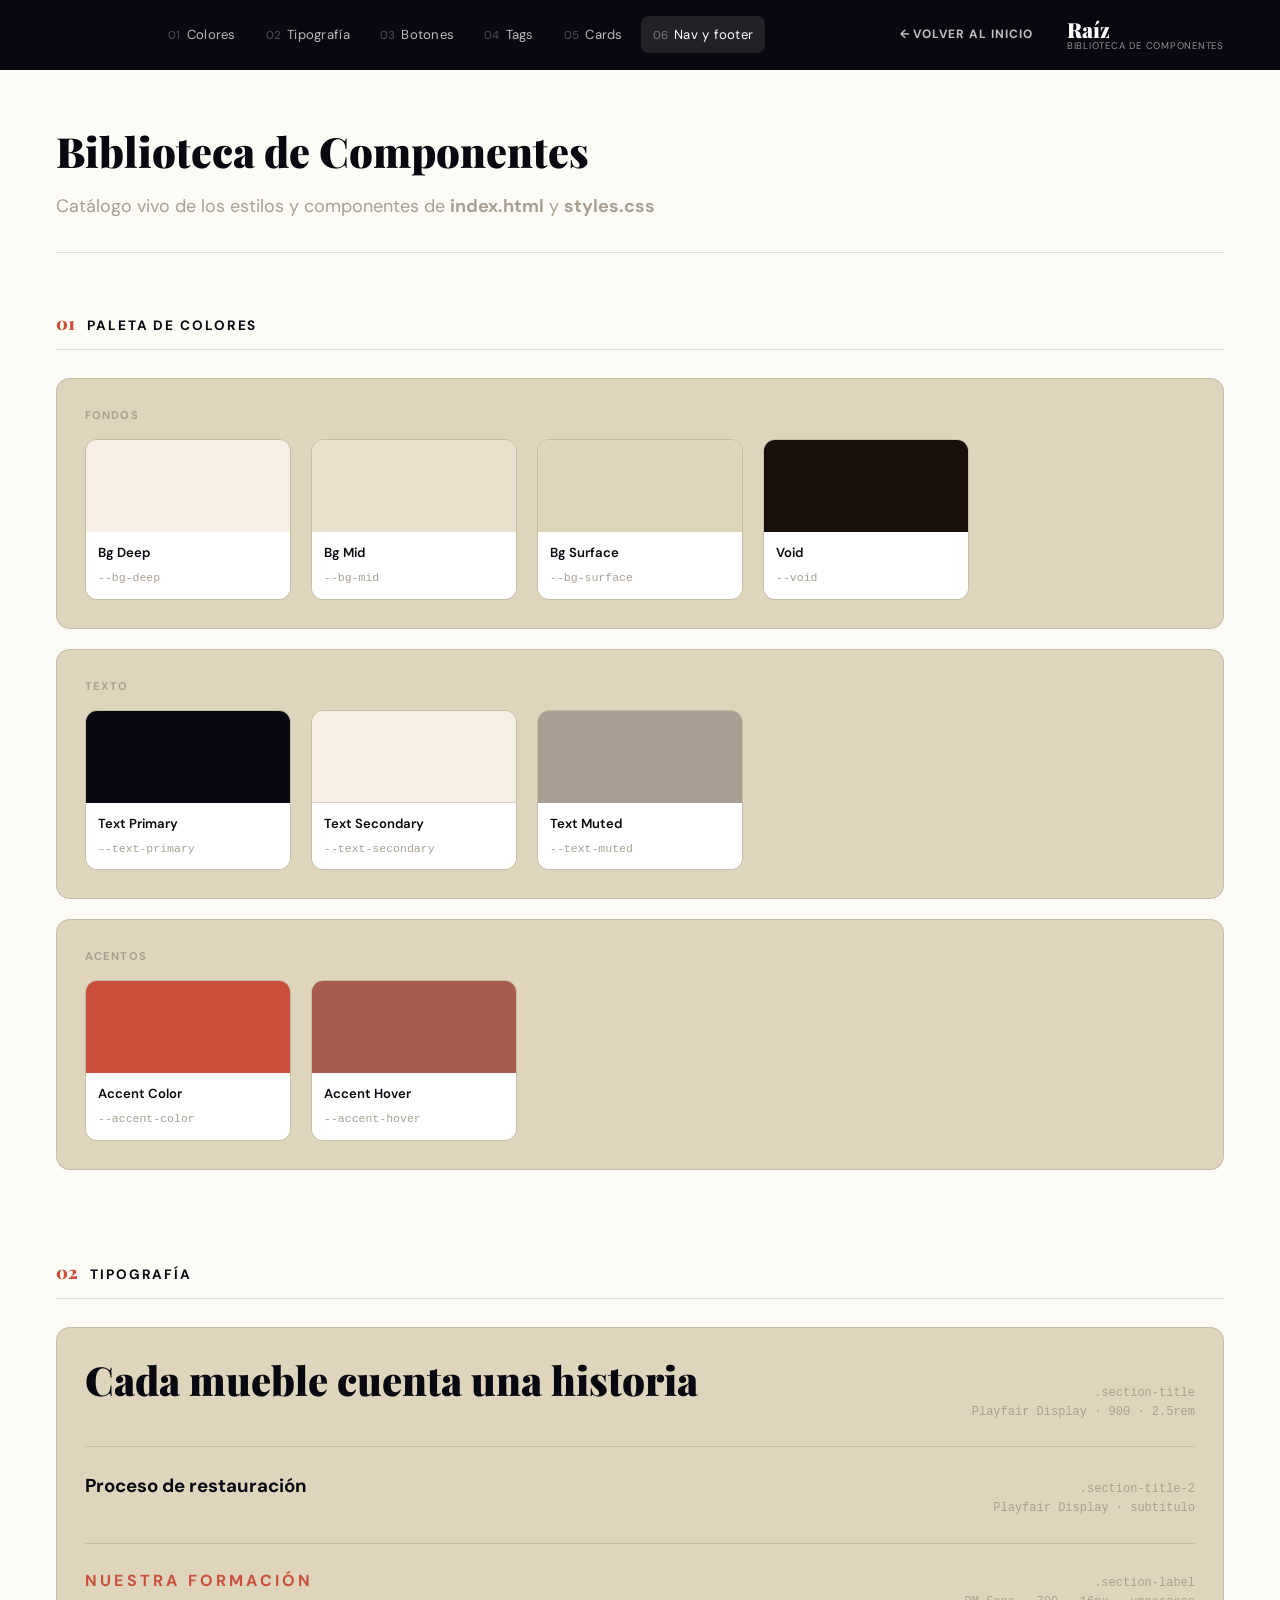
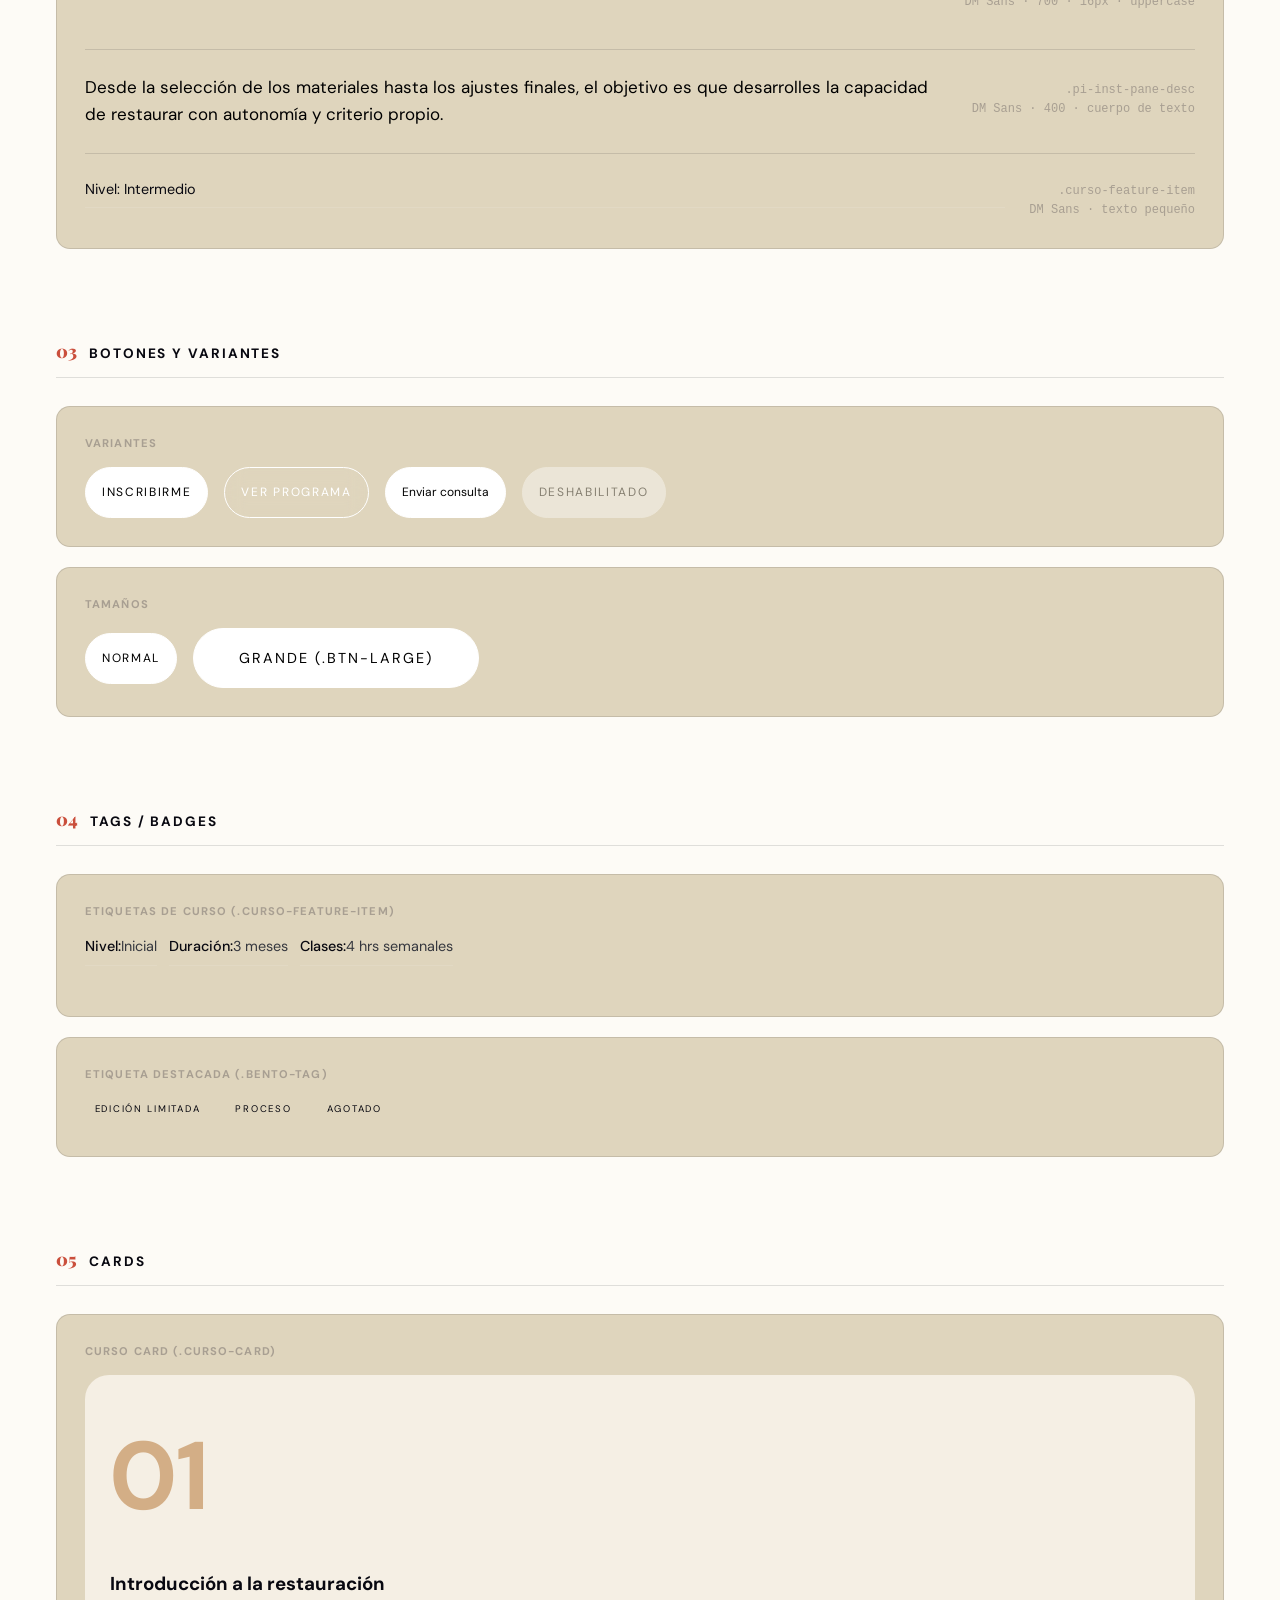
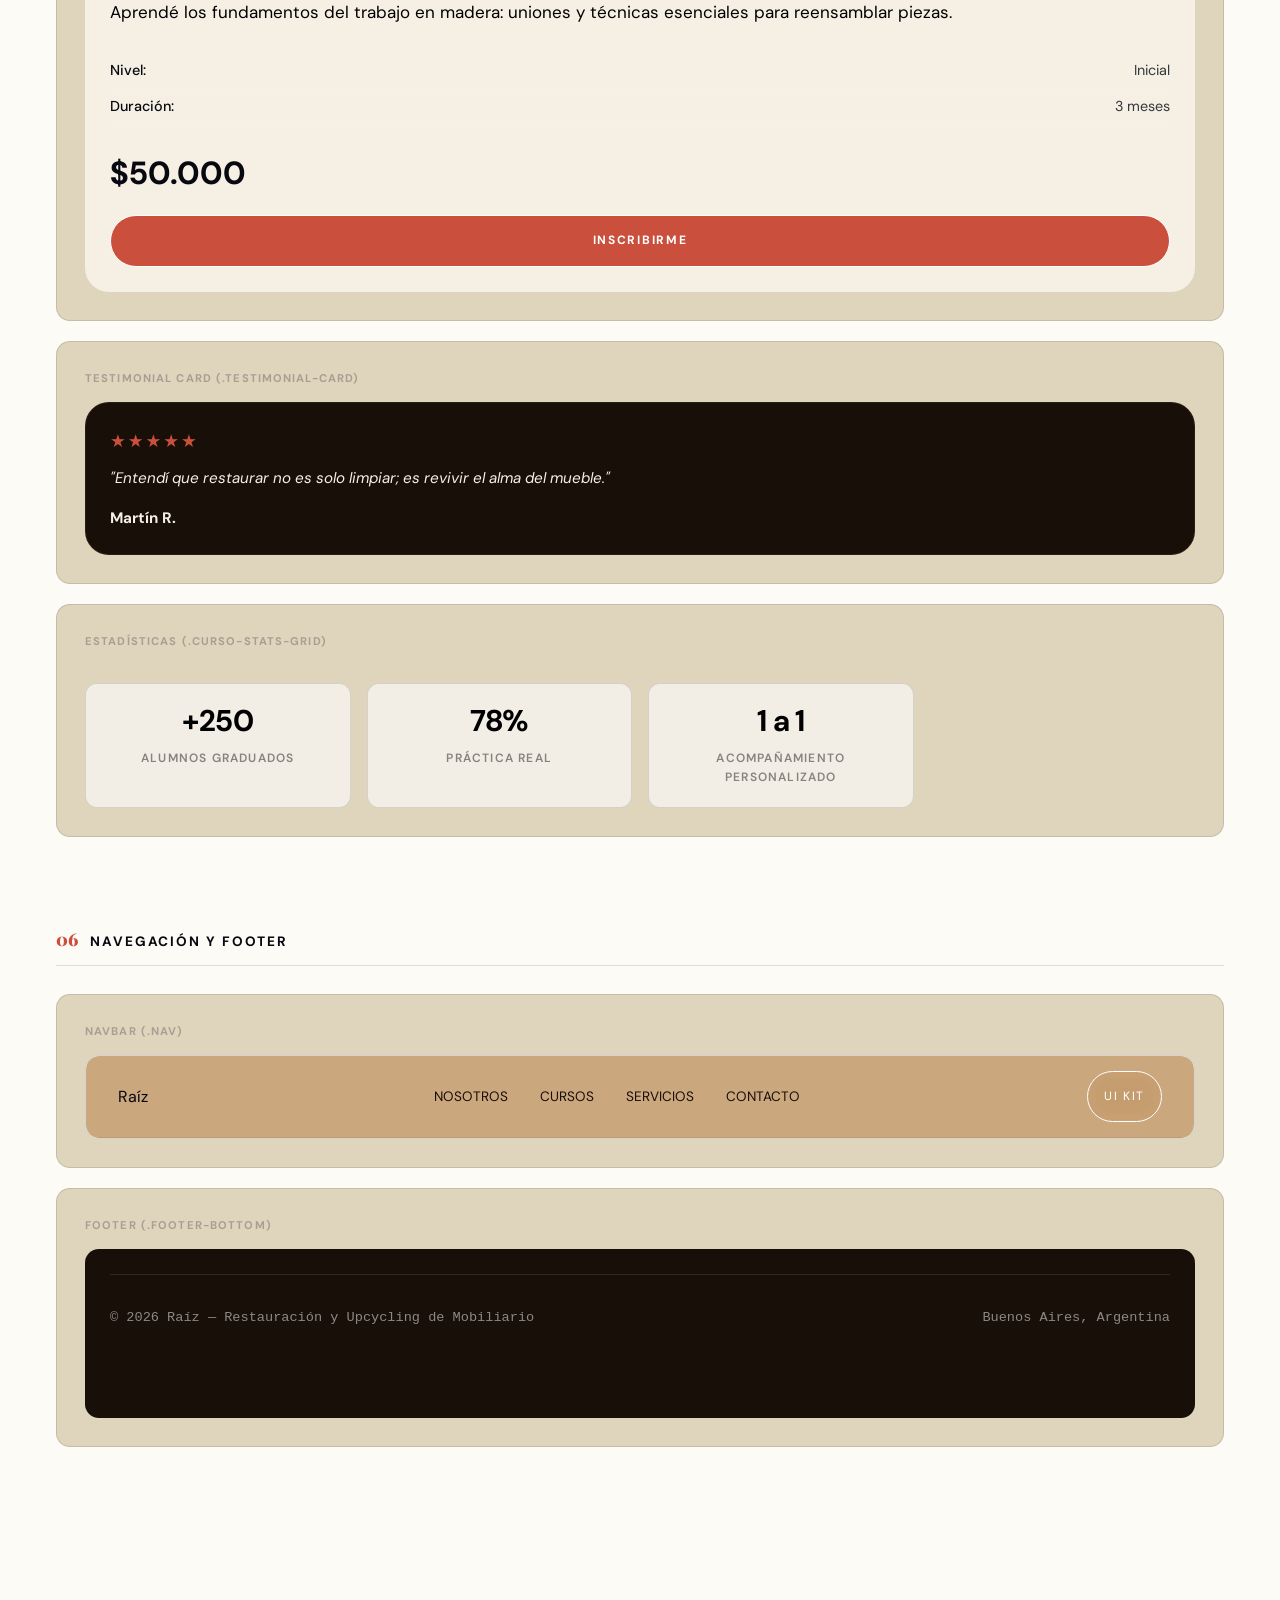
==== commit 2462108e: "subir a git final" ====
--- a/biblioteca.html
+++ b/biblioteca.html
@@ -269,7 +269,7 @@
     }
 
     .lib-block {
-      background: var(--bg-deep);
+      background: var(--bg-surface);
       border: 1px solid var(--lib-border);
       border-radius: 14px;
       padding: 28px;
@@ -444,7 +444,6 @@
       <li><a href="#tags"><span>04</span>Tags</a></li>
       <li><a href="#cards"><span>05</span>Cards</a></li>
       <li><a href="#navegacion"><span>06</span>Nav y footer</a></li>
-      <li><a href="#iconos"><span>07</span>Iconos</a></li>
     </ul>
   </header>
 
@@ -453,9 +452,7 @@
 
     <header class="lib-header">
       <h1>Biblioteca de Componentes</h1>
-      <p>Catálogo vivo de los estilos y componentes de <strong>index.html</strong>. Cada bloque usa las mismas
-        clases CSS del sitio, así que cualquier cambio en <code>css/styles.css</code> se refleja acá automáticamente.
-        Reemplazá nombres de clase según corresponda a tu proyecto.</p>
+      <p>Catálogo vivo de los estilos y componentes de <strong>index.html</strong> y <strong>styles.css</strong></p>
     </header>
 
     <!-- ========================================================
@@ -625,7 +622,6 @@
         <div class="lib-row">
           <a href="#" class="btn btn-primary">Normal</a>
           <a href="#" class="btn btn-primary btn-large">Grande (.btn-large)</a>
-          <a href="#" class="btn btn-primary btn-full" style="max-width:220px;">Ancho completo (.btn-full)</a>
         </div>
       </div>
     </section>
@@ -680,7 +676,8 @@
               <li class="curso-feature-item"><strong>Duración:</strong> <span>3 meses</span></li>
             </ul>
             <div class="curso-price-wrapper"><strong>$50.000</strong></div>
-            <a href="#" class="btn btn-ghost btn-block"><strong>Inscribirme</strong></a>
+            <a href="#" class="btn btn-ghost btn-block"
+              style="color:#8a1f10; background: var(--accent-color) !important;"><strong>Inscribirme</strong></a>
           </div>
         </div>
       </div>
@@ -727,7 +724,7 @@
       <div class="lib-block">
         <span class="lib-block__label">Navbar (.nav)</span>
         <div class="lib-replica">
-          <nav class="nav">
+          <nav class="nav" style="background: rgba(196, 154, 108, 0.85);">
             <div class="apex-nav-inner">
               <a href="#" class="apex-logo">Raíz</a>
               <div class="apex-nav-links">
@@ -744,7 +741,7 @@
 
       <div class="lib-block">
         <span class="lib-block__label">Footer (.footer-bottom)</span>
-        <div class="lib-replica" style="padding:24px;">
+        <div class="lib-replica" style="padding:24px; background:#190f09;">
           <div class="footer-bottom">
             <footer>
               <span class="footer-copy">© 2026 Raíz — Restauración y Upcycling de Mobiliario</span>
@@ -755,37 +752,6 @@
       </div>
     </section>
 
-    <!-- ========================================================
-         07 — ICONOS
-    ========================================================= -->
-    <section class="lib-section" id="iconos">
-      <div class="lib-section__head">
-        <span class="lib-section__num">07</span>
-        <h2>Iconos</h2>
-      </div>
-
-      <div class="lib-block">
-        <span class="lib-block__label">Grilla de iconos base</span>
-        <div class="lib-grid lib-grid--icons">
-          <div class="lib-item-caption">
-            <div class="lib-icon">↗</div>
-            Flecha
-          </div>
-          <div class="lib-item-caption">
-            <div class="lib-icon" style="background: var(--text-primary); color:#fff;">→</div>
-            Ir a
-          </div>
-          <div class="lib-item-caption">
-            <div class="lib-icon" style="background: var(--accent-color); color:#fff;">✓</div>
-            Confirmar
-          </div>
-          <div class="lib-item-caption">
-            <div class="lib-icon">★</div>
-            Estrella
-          </div>
-        </div>
-      </div>
-    </section>
 
   </main>
 
